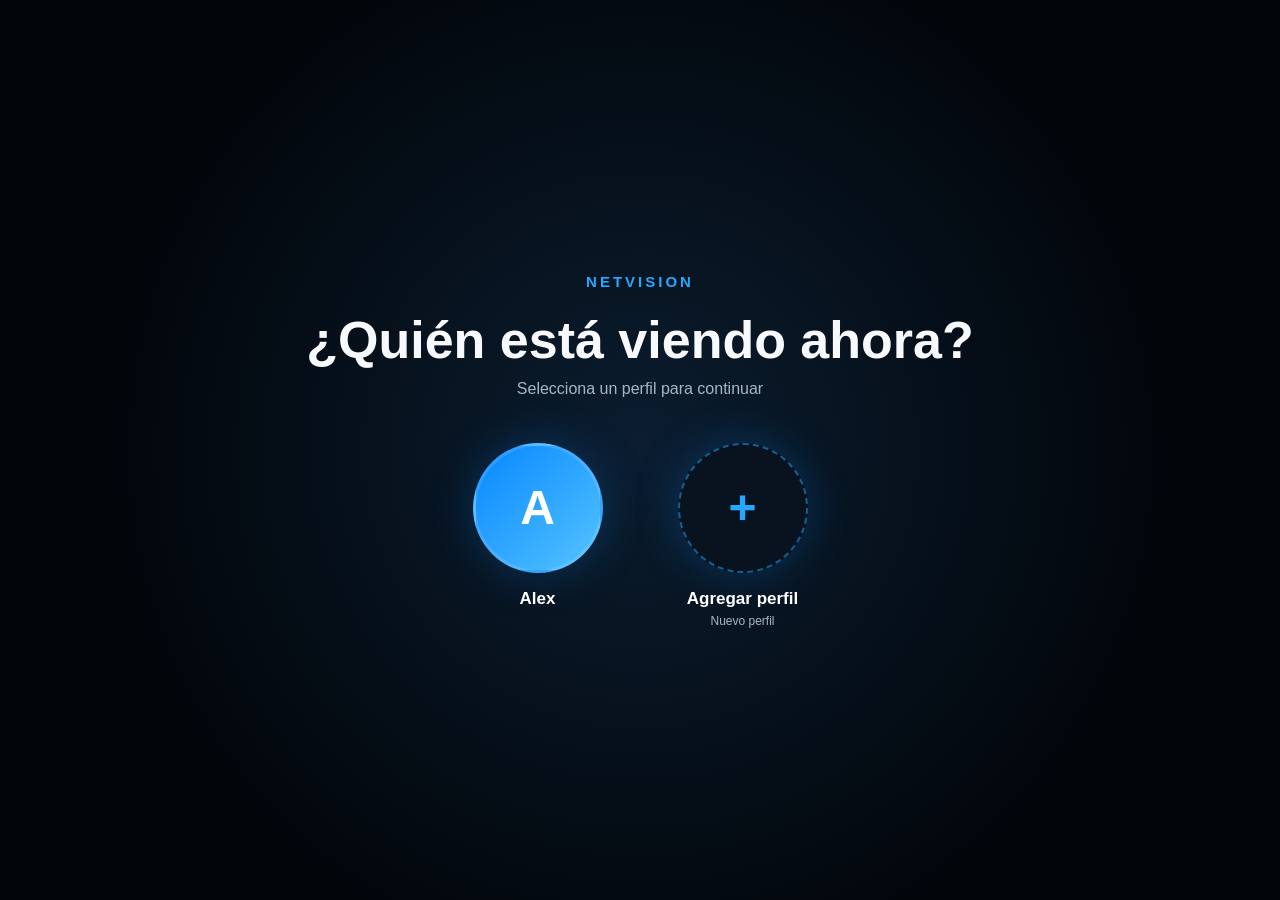
==== index.html @ 22b1b545 "Create index.html" ====
<!DOCTYPE html>
<html lang="es">
<head>
<meta charset="UTF-8">

<meta
    name="viewport"
    content="width=device-width, initial-scale=1.0, viewport-fit=cover"
>

<title>NETVISION</title>

<style>

:root{
    --bg:#02060b;
    --panel:#06101a;
    --panel2:#081522;

    --blue:#0b8cff;
    --blue2:#27a8ff;

    --purple:#d946ff;
    --green:#32f32d;

    --text:#f7f9fc;
    --muted:#aab5c4;

    --border:rgba(255,255,255,.12);
}

*{
    box-sizing:border-box;
    margin:0;
    padding:0;
}

html,
body{
    width:100%;
    height:100%;
    min-height:100%;

    background:var(--bg);
    color:var(--text);

    font-family:
        Arial,
        Helvetica,
        sans-serif;

    overflow:hidden;
}

button{
    font-family:inherit;
}


/* =========================================================
   APP
========================================================= */

#app{
    width:100%;
    height:100%;

    min-height:100dvh;

    position:relative;
}


/* =========================================================
   PERFIL
========================================================= */

.profile-screen{

    position:fixed;
    inset:0;

    z-index:1000;

    display:flex;
    align-items:center;
    justify-content:center;

    background:
        radial-gradient(
            circle at center,
            rgba(12,32,52,.9),
            #02060b 68%
        );

    padding:30px;
}

.profile-container{

    width:min(900px,100%);

    text-align:center;
}

.brand-small{

    color:var(--blue2);

    font-size:15px;

    font-weight:900;

    letter-spacing:3px;

    margin-bottom:20px;
}

.profile-container h1{

    font-size:
        clamp(30px,5vw,52px);

    margin-bottom:10px;
}

.profile-subtitle{

    color:var(--muted);

    font-size:16px;

    margin-bottom:45px;
}

.profile-list{

    display:flex;

    justify-content:center;

    align-items:flex-start;

    gap:45px;

    flex-wrap:wrap;
}

.profile{

    width:160px;

    border:0;

    background:transparent;

    color:white;

    cursor:pointer;

    transition:.25s;
}

.profile:hover{

    transform:translateY(-8px);
}

.avatar{

    width:130px;
    height:130px;

    margin:auto;

    border-radius:50%;

    display:flex;

    align-items:center;
    justify-content:center;

    background:
        linear-gradient(
            135deg,
            #0787ff,
            #55c4ff
        );

    font-size:48px;

    font-weight:900;

    border:
        3px solid
        rgba(255,255,255,.12);

    box-shadow:
        0 0 45px
        rgba(11,140,255,.25);
}

.avatar.add{

    background:#08131f;

    border:
        2px dashed
        rgba(39,168,255,.5);

    color:var(--blue2);
}

.profile-name{

    margin-top:16px;

    font-size:17px;

    font-weight:800;
}

.profile-extra{

    margin-top:5px;

    color:var(--muted);

    font-size:12px;
}


/* =========================================================
   HOME
========================================================= */

.home-screen{

    width:100%;
    height:100%;

    min-height:100dvh;

    display:none;

    flex-direction:column;

    position:relative;

    overflow:hidden;

    background:#02060b;
}


/* =========================================================
   HEADER
========================================================= */

.header{

    height:88px;

    min-height:88px;

    display:flex;

    align-items:center;

    justify-content:space-between;

    padding:0 36px;

    background:
        rgba(0,0,0,.88);

    border-bottom:
        1px solid
        rgba(255,255,255,.07);

    position:relative;

    z-index:5;
}

.logo{

    font-size:31px;

    font-weight:900;

    letter-spacing:-1px;

    color:white;
}

.logo span{

    color:var(--blue2);
}

.profile-button{

    display:flex;

    align-items:center;

    gap:12px;

    padding:5px 13px 5px 5px;

    border:
        1px solid
        rgba(255,255,255,.15);

    border-radius:35px;

    background:
        rgba(5,12,20,.8);

    color:white;

    cursor:pointer;

    font-size:18px;
}

.small-avatar{

    width:48px;
    height:48px;

    border-radius:50%;

    display:flex;

    align-items:center;
    justify-content:center;

    background:
        linear-gradient(
            135deg,
            #087cff,
            #31aaff
        );

    font-size:22px;

    font-weight:900;
}

.arrow{

    font-size:20px;
}


/* =========================================================
   BACKGROUND
========================================================= */

.home-background{

    position:absolute;

    inset:88px 0 0;

    z-index:0;

    background:
        radial-gradient(
            ellipse at center,
            rgba(0,93,170,.18),
            transparent 50%
        ),
        #02060b;
}

.home-background::before{

    content:"";

    position:absolute;

    inset:0;

    background:
        linear-gradient(
            90deg,
            rgba(0,0,0,.9),
            rgba(0,0,0,.2) 50%,
            rgba(0,0,0,.9)
        );
}


/* =========================================================
   HOME CONTENT
========================================================= */

.home-content{

    position:relative;

    z-index:2;

    flex:1;

    min-height:0;

    display:flex;

    flex-direction:column;

    align-items:center;

    justify-content:center;

    padding:30px 40px 20px;

    overflow:hidden;
}

.home-brand{

    color:var(--blue2);

    font-size:23px;

    font-weight:900;

    letter-spacing:4px;

    margin-bottom:12px;
}

.home-title{

    text-align:center;

    font-size:
        clamp(42px,5vw,78px);

    line-height:1;

    font-weight:900;

    max-width:1000px;
}

.home-title span{

    color:var(--blue2);
}

.home-description{

    margin-top:24px;

    text-align:center;

    color:#c9d2de;

    font-size:
        clamp(16px,1.5vw,23px);

    line-height:1.5;

    max-width:800px;
}


/* =========================================================
   CONTENT CARDS
========================================================= */

.menu-cards{

    width:min(1250px,100%);

    display:grid;

    grid-template-columns:
        repeat(3,1fr);

    gap:25px;

    margin-top:55px;
}

.menu-card{

    min-height:370px;

    border-radius:20px;

    border:1px solid;

    display:flex;

    flex-direction:column;

    align-items:center;

    justify-content:center;

    text-align:center;

    position:relative;

    overflow:hidden;

    background:
        linear-gradient(
            180deg,
            rgba(7,19,31,.78),
            rgba(1,6,11,.97)
        );

    cursor:pointer;

    transition:
        transform .25s,
        box-shadow .25s;
}

.menu-card:hover{

    transform:translateY(-8px);
}

.menu-card.tv{

    border-color:#009dff;

    box-shadow:
        inset 0 0 50px
        rgba(0,136,255,.08);
}

.menu-card.movies{

    border-color:#d43cff;

    box-shadow:
        inset 0 0 50px
        rgba(212,60,255,.08);
}

.menu-card.series{

    border-color:#39f52f;

    box-shadow:
        inset 0 0 50px
        rgba(57,245,47,.08);
}

.card-icon{

    width:140px;

    height:140px;

    display:flex;

    align-items:center;
    justify-content:center;

    margin-bottom:25px;
}

.card-icon svg{

    width:135px;
    height:135px;

    fill:none;

    stroke-width:4;
}

.tv .card-icon svg{
    stroke:#1ba1ff;
    filter:
        drop-shadow(
            0 0 12px
            rgba(27,161,255,.6)
        );
}

.movies .card-icon svg{
    stroke:#db4dff;
    filter:
        drop-shadow(
            0 0 12px
            rgba(219,77,255,.6)
        );
}

.series .card-icon svg{
    stroke:#42ff35;
    filter:
        drop-shadow(
            0 0 12px
            rgba(66,255,53,.6)
        );
}

.menu-card h2{

    font-size:35px;

    margin-bottom:12px;
}

.menu-card p{

    color:#d2d9e3;

    font-size:18px;
}

.card-arrow{

    margin-top:25px;

    width:62px;
    height:62px;

    border-radius:50%;

    display:flex;

    align-items:center;
    justify-content:center;

    color:white;

    font-size:35px;

    font-weight:300;
}

.tv .card-arrow{
    background:#087dff;
}

.movies .card-arrow{
    background:#8d29b9;
}

.series .card-arrow{
    background:#1dbd20;
}


/* =========================================================
   FOOTER
========================================================= */

.footer{

    flex:0 0 auto;

    text-align:center;

    color:#718094;

    font-size:16px;

    padding:15px;
}

.footer span{
    color:var(--blue2);
}


/* =========================================================
   PERFIL MENU
========================================================= */

.profile-menu{

    position:absolute;

    top:78px;

    right:30px;

    z-index:20;

    display:none;

    width:190px;

    padding:8px;

    border:
        1px solid
        rgba(255,255,255,.1);

    border-radius:12px;

    background:
        #07101a;

    box-shadow:
        0 15px 50px
        rgba(0,0,0,.5);
}

.profile-menu button{

    width:100%;

    border:0;

    background:transparent;

    color:white;

    padding:12px;

    text-align:left;

    border-radius:8px;

    cursor:pointer;
}

.profile-menu button:hover{

    background:
        rgba(14,143,255,.15);
}


/* =========================================================
   TABLET
========================================================= */

@media(max-width:1000px){

    .header{
        height:70px;
        min-height:70px;
        padding:0 22px;
    }

    .home-background{
        inset:70px 0 0;
    }

    .logo{
        font-size:24px;
    }

    .menu-cards{
        gap:15px;
    }

    .menu-card{
        min-height:300px;
    }

    .card-icon{
        width:100px;
        height:100px;
    }

    .card-icon svg{
        width:100px;
        height:100px;
    }

    .menu-card h2{
        font-size:27px;
    }

    .menu-card p{
        font-size:15px;
    }
}


/* =========================================================
   MÓVIL
========================================================= */

@media(max-width:650px){

    html,
    body{
        overflow:hidden;
    }

    .header{
        height:58px;
        min-height:58px;
        padding:0 12px;
    }

    .home-background{
        inset:58px 0 0;
    }

    .logo{
        font-size:20px;
    }

    .profile-button{
        font-size:13px;
        gap:7px;
        padding-right:8px;
    }

    .small-avatar{
        width:36px;
        height:36px;
        font-size:17px;
    }

    .home-content{
        padding:18px 12px 8px;
        justify-content:center;
    }

    .home-brand{
        font-size:14px;
        letter-spacing:3px;
        margin-bottom:8px;
    }

    .home-title{
        font-size:
            clamp(27px,8vw,42px);

        line-height:1.02;
    }

    .home-description{
        font-size:12px;
        margin-top:13px;
        max-width:330px;
    }

    .menu-cards{

        width:100%;

        grid-template-columns:
            repeat(3,1fr);

        gap:7px;

        margin-top:22px;
    }

    .menu-card{

        min-height:
            min(300px,42vh);

        border-radius:12px;
    }

    .card-icon{

        width:70px;
        height:70px;

        margin-bottom:10px;
    }

    .card-icon svg{
        width:68px;
        height:68px;
    }

    .menu-card h2{
        font-size:
            clamp(14px,4vw,20px);

        margin-bottom:6px;
    }

    .menu-card p{
        font-size:9px;
    }

    .card-arrow{
        width:38px;
        height:38px;

        margin-top:13px;

        font-size:23px;
    }

    .footer{
        font-size:9px;
        padding:8px;
    }

    .profile-screen{
        padding:15px;
    }

    .profile-container h1{
        font-size:27px;
    }

    .profile-subtitle{
        font-size:12px;
        margin-bottom:25px;
    }

    .profile-list{
        gap:20px;
    }

    .profile{
        width:105px;
    }

    .avatar{
        width:82px;
        height:82px;
        font-size:29px;
    }

    .profile-name{
        font-size:12px;
    }

    .profile-extra{
        font-size:9px;
    }
}


/* =========================================================
   MÓVIL HORIZONTAL
========================================================= */

@media(max-width:900px) and (orientation:landscape){

    .header{
        height:48px;
        min-height:48px;
    }

    .home-background{
        inset:48px 0 0;
    }

    .home-content{
        padding:8px 20px;
    }

    .home-brand{
        font-size:11px;
        margin-bottom:4px;
    }

    .home-title{
        font-size:28px;
    }

    .home-description{
        font-size:10px;
        margin-top:6px;
    }

    .menu-cards{
        margin-top:12px;
    }

    .menu-card{
        min-height:190px;
    }

    .card-icon{
        width:55px;
        height:55px;
        margin-bottom:5px;
    }

    .card-icon svg{
        width:55px;
        height:55px;
    }

    .menu-card h2{
        font-size:18px;
    }

    .menu-card p{
        font-size:9px;
    }

    .card-arrow{
        width:30px;
        height:30px;
        margin-top:8px;
        font-size:18px;
    }

    .footer{
        padding:5px;
        font-size:8px;
    }
}

</style>
</head>

<body>

<div id="app">

    <!-- =====================================================
         PERFIL
    ====================================================== -->

    <section
        class="profile-screen"
        id="profileScreen"
    >

        <div class="profile-container">

            <div class="brand-small">
                NETVISION
            </div>

            <h1>
                ¿Quién está viendo ahora?
            </h1>

            <p class="profile-subtitle">
                Selecciona un perfil para continuar
            </p>

            <div class="profile-list">

                <button
                    class="profile"
                    id="alexProfile"
                >

                    <div class="avatar">
                        A
                    </div>

                    <div class="profile-name">
                        Alex
                    </div>

                </button>


                <button
                    class="profile"
                    id="addProfile"
                >

                    <div class="avatar add">
                        +
                    </div>

                    <div class="profile-name">
                        Agregar perfil
                    </div>

                    <div class="profile-extra">
                        Nuevo perfil
                    </div>

                </button>

            </div>

        </div>

    </section>


    <!-- =====================================================
         HOME
    ====================================================== -->

    <section
        class="home-screen"
        id="homeScreen"
    >

        <div class="home-background"></div>


        <header class="header">

            <div class="logo">
                NET<span>VISION</span>
            </div>


            <button
                class="profile-button"
                id="profileButton"
            >

                <div
                    class="small-avatar"
                    id="currentAvatar"
                >
                    A
                </div>

                <span id="currentProfile">
                    Perfil
                </span>

                <span class="arrow">
                   ⌄
                </span>

            </button>


            <div
                class="profile-menu"
                id="profileMenu"
            >

                <button id="changeProfile">
                    Cambiar perfil
                </button>

            </div>

        </header>


        <main class="home-content">

            <div class="home-brand">
                NETVISION
            </div>

            <h1 class="home-title">
                Todo tu entretenimiento
                <br>
                <span>
                    en un solo lugar.
                </span>
            </h1>

            <p class="home-description">
                Disfruta de televisión, películas y series
                <br>
                desde cualquier dispositivo.
            </p>


            <div class="menu-cards">


                <!-- TV -->

                <article
                    class="menu-card tv"
                    id="tvButton"
                >

                    <div class="card-icon">

                        <svg
                            viewBox="0 0 100 100"
                        >

                            <rect
                                x="15"
                                y="27"
                                width="70"
                                height="50"
                                rx="7"
                            />

                            <line
                                x1="35"
                                y1="17"
                                x2="50"
                                y2="27"
                            />

                            <line
                                x1="65"
                                y1="17"
                                x2="50"
                                y2="27"
                            />

                            <line
                                x1="35"
                                y1="84"
                                x2="65"
                                y2="84"
                            />

                        </svg>

                    </div>

                    <h2>
                        TV
                    </h2>

                    <p>
                        Ver canales en vivo
                    </p>

                    <div class="card-arrow">
                        →
                    </div>

                </article>


                <!-- PELÍCULAS -->

                <article
                    class="menu-card movies"
                    id="moviesButton"
                >

                    <div class="card-icon">

                        <svg
                            viewBox="0 0 100 100"
                        >

                            <rect
                                x="15"
                                y="25"
                                width="70"
                                height="50"
                                rx="5"
                            />

                            <line
                                x1="15"
                                y1="38"
                                x2="85"
                                y2="38"
                            />

                            <line
                                x1="15"
                                y1="62"
                                x2="85"
                                y2="62"
                            />

                            <line
                                x1="32"
                                y1="25"
                                x2="40"
                                y2="38"
                            />

                            <line
                                x1="50"
                                y1="25"
                                x2="58"
                                y2="38"
                            />

                            <line
                                x1="68"
                                y1="25"
                                x2="76"
                                y2="38"
                            />

                        </svg>

                    </div>

                    <h2>
                        PELÍCULAS
                    </h2>

                    <p>
                        Explora el catálogo
                    </p>

                    <div class="card-arrow">
                        →
                    </div>

                </article>


                <!-- SERIES -->

                <article
                    class="menu-card series"
                    id="seriesButton"
                >

                    <div class="card-icon">

                        <svg
                            viewBox="0 0 100 100"
                        >

                            <rect
                                x="15"
                                y="27"
                                width="70"
                                height="50"
                                rx="7"
                            />

                            <polygon
                                points="43,40 43,64 65,52"
                                fill="currentColor"
                                stroke="none"
                            />

                            <line
                                x1="35"
                                y1="17"
                                x2="50"
                                y2="27"
                            />

                            <line
                                x1="65"
                                y1="17"
                                x2="50"
                                y2="27"
                            />

                        </svg>

                    </div>

                    <h2>
                        SERIES
                    </h2>

                    <p>
                        Explora el catálogo
                    </p>

                    <div class="card-arrow">
                        →
                    </div>

                </article>

            </div>

        </main>


        <footer class="footer">
            © 2026 <span>NETVISION</span>
            &nbsp; | &nbsp;
            Todos los derechos reservados.
        </footer>

    </section>

</div>


<script>

/* =========================================================
   ELEMENTOS
========================================================= */

const profileScreen =
    document.getElementById("profileScreen");

const homeScreen =
    document.getElementById("homeScreen");

const alexProfile =
    document.getElementById("alexProfile");

const addProfile =
    document.getElementById("addProfile");

const profileButton =
    document.getElementById("profileButton");

const profileMenu =
    document.getElementById("profileMenu");

const changeProfile =
    document.getElementById("changeProfile");

const currentProfile =
    document.getElementById("currentProfile");

const currentAvatar =
    document.getElementById("currentAvatar");

const tvButton =
    document.getElementById("tvButton");

const moviesButton =
    document.getElementById("moviesButton");

const seriesButton =
    document.getElementById("seriesButton");


/* =========================================================
   PANTALLA COMPLETA
========================================================= */

async function activateAppMode(){

    try{

        if(
            !document.fullscreenElement &&
            document.documentElement.requestFullscreen
        ){

            await document.documentElement
                .requestFullscreen()
                .catch(()=>{});

        }

    }catch(error){}


    /*
     * En móviles compatibles,
     * el bloqueo horizontal funciona
     * cuando estamos en fullscreen.
     */

    try{

        if(
            screen.orientation &&
            screen.orientation.lock
        ){

            await screen.orientation
                .lock("landscape")
                .catch(()=>{});

        }

    }catch(error){}

}


/* =========================================================
   SELECCIONAR PERFIL
========================================================= */

alexProfile.addEventListener(
    "click",
    async ()=>{

        sessionStorage.setItem(
            "netvisionProfile",
            "Alex"
        );

        await activateAppMode();

        showHome();

    }
);


/* =========================================================
   AGREGAR PERFIL
========================================================= */

addProfile.addEventListener(
    "click",
    ()=>{

        alert(
            "La creación de perfiles estará disponible próximamente."
        );

    }
);


/* =========================================================
   MOSTRAR HOME
========================================================= */

function showHome(){

    profileScreen.style.display =
        "none";

    homeScreen.style.display =
        "flex";

    currentProfile.textContent =
        sessionStorage.getItem(
            "netvisionProfile"
        ) || "Alex";

}


/* =========================================================
   PERFIL
========================================================= */

profileButton.addEventListener(
    "click",
    (event)=>{

        event.stopPropagation();

        profileMenu.style.display =
            profileMenu.style.display === "block"
                ? "none"
                : "block";

    }
);


changeProfile.addEventListener(
    "click",
    async ()=>{

        profileMenu.style.display =
            "none";

        homeScreen.style.display =
            "none";

        profileScreen.style.display =
            "flex";

        await activateAppMode();

    }
);


document.addEventListener(
    "click",
    ()=>{

        profileMenu.style.display =
            "none";

    }
);


/* =========================================================
   NAVEGACIÓN
========================================================= */

tvButton.addEventListener(
    "click",
    ()=>{
        window.location.href =
            "tv.html";
    }
);


moviesButton.addEventListener(
    "click",
    ()=>{
        window.location.href =
            "peliculas.html";
    }
);


seriesButton.addEventListener(
    "click",
    ()=>{
        window.location.href =
            "series.html";
    }
);


/* =========================================================
   RECUPERAR PERFIL
========================================================= */

const savedProfile =
    sessionStorage.getItem(
        "netvisionProfile"
    );

if(savedProfile){

    currentProfile.textContent =
        savedProfile;

}


/* =========================================================
   EVITAR SCROLL
========================================================= */

window.addEventListener(
    "resize",
    ()=>{
        document.documentElement.style.height =
            window.innerHeight + "px";

        document.body.style.height =
            window.innerHeight + "px";
    }
);

</script>

</body>
</html>
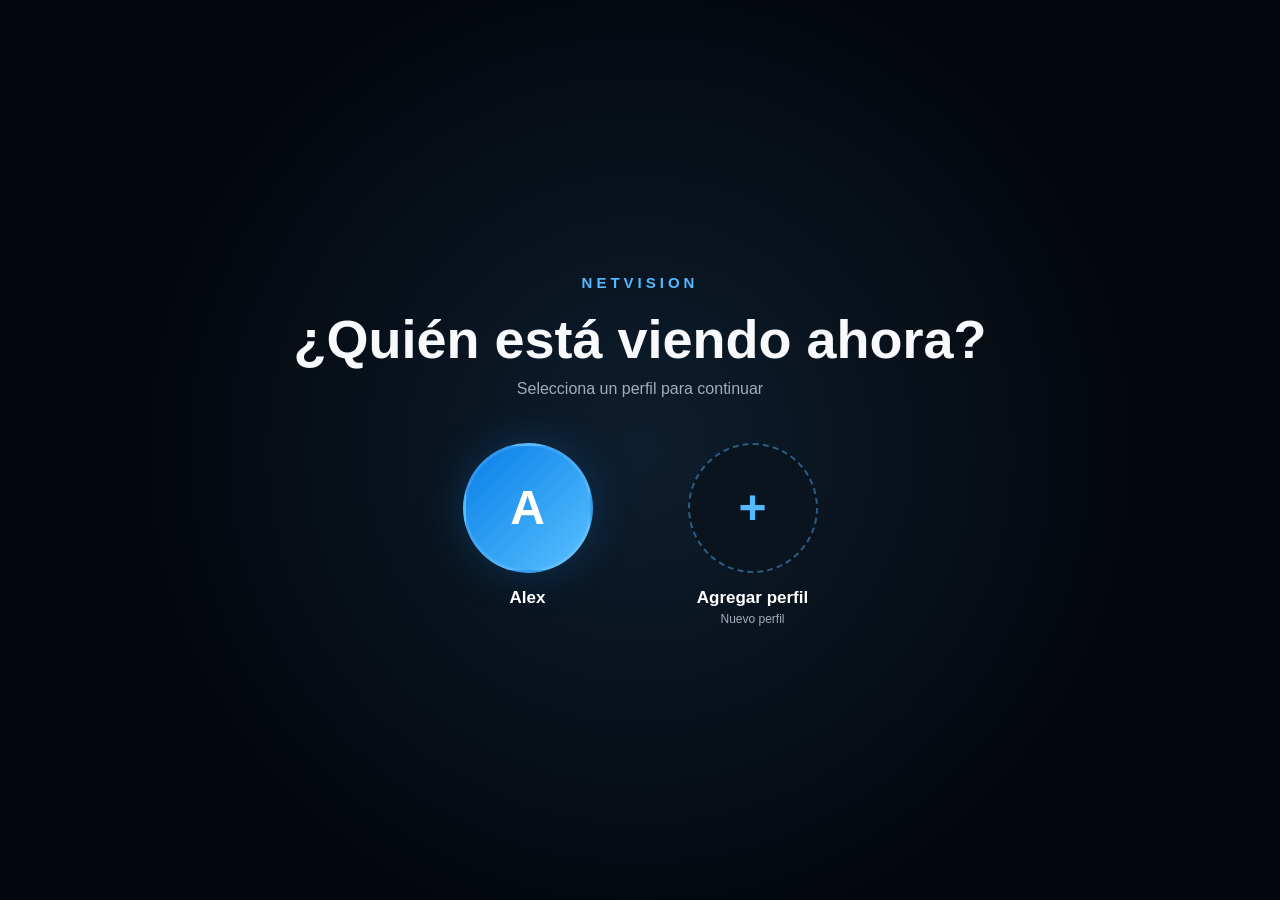
==== commit 0766c505: "Update index.html" ====
--- a/index.html
+++ b/index.html
@@ -1,3 +1,4 @@
+
 <!DOCTYPE html>
 <html lang="es">
 <head>
@@ -10,648 +11,1055 @@
 
 <title>NETVISION</title>
 
+<meta
+    name="description"
+    content="NETVISION - Todo tu entretenimiento en un solo lugar."
+>
+
 <style>
 
-:root{
-    --bg:#02060b;
-    --panel:#06101a;
-    --panel2:#081522;
-
-    --blue:#0b8cff;
-    --blue2:#27a8ff;
-
-    --purple:#d946ff;
-    --green:#32f32d;
-
-    --text:#f7f9fc;
-    --muted:#aab5c4;
-
-    --border:rgba(255,255,255,.12);
-}
-
-*{
-    box-sizing:border-box;
-    margin:0;
-    padding:0;
-}
+/* =========================================================
+   NETVISION
+   INDEX PRINCIPAL
+========================================================= */
+
+:root {
+
+    --bg:
+        #03070d;
+
+    --bg-soft:
+        #07111d;
+
+    --panel:
+        rgba(7, 16, 27, .78);
+
+    --border:
+        rgba(255,255,255,.12);
+
+    --blue:
+        #1597ff;
+
+    --blue-light:
+        #54b9ff;
+
+    --purple:
+        #c44cff;
+
+    --green:
+        #39ff14;
+
+    --text:
+        #f7f9fc;
+
+    --muted:
+        #a1adbc;
+}
+
+
+/* =========================================================
+   RESET
+========================================================= */
+
+* {
+    box-sizing:
+        border-box;
+
+    margin:
+        0;
+
+    padding:
+        0;
+}
+
 
 html,
-body{
-    width:100%;
-    height:100%;
-    min-height:100%;
-
-    background:var(--bg);
-    color:var(--text);
+body {
+
+    width:
+        100%;
+
+    height:
+        100%;
+
+    min-height:
+        100%;
+
+    overflow:
+        hidden;
+
+    background:
+        var(--bg);
+
+    color:
+        var(--text);
 
     font-family:
         Arial,
         Helvetica,
         sans-serif;
-
-    overflow:hidden;
-}
-
-button{
-    font-family:inherit;
-}
-
-
-/* =========================================================
-   APP
-========================================================= */
-
-#app{
-    width:100%;
-    height:100%;
-
-    min-height:100dvh;
-
-    position:relative;
-}
-
-
-/* =========================================================
-   PERFIL
-========================================================= */
-
-.profile-screen{
-
-    position:fixed;
-    inset:0;
-
-    z-index:1000;
-
-    display:flex;
-    align-items:center;
-    justify-content:center;
+}
+
+
+body {
+
+    position:
+        relative;
+}
+
+
+/* =========================================================
+   FONDO
+========================================================= */
+
+body::before {
+
+    content:
+        "";
+
+    position:
+        fixed;
+
+    inset:
+        0;
+
+    z-index:
+        -3;
+
+    background:
+
+        radial-gradient(
+            circle at 50% 15%,
+            rgba(21,151,255,.12),
+            transparent 38%
+        ),
+
+        radial-gradient(
+            circle at 10% 50%,
+            rgba(21,151,255,.08),
+            transparent 30%
+        ),
+
+        radial-gradient(
+            circle at 90% 50%,
+            rgba(0,100,255,.08),
+            transparent 30%
+        ),
+
+        linear-gradient(
+            180deg,
+            #02050a 0%,
+            #030811 50%,
+            #02050a 100%
+        );
+}
+
+
+/* =========================================================
+   EFECTO DECORATIVO
+========================================================= */
+
+body::after {
+
+    content:
+        "";
+
+    position:
+        fixed;
+
+    inset:
+        0;
+
+    z-index:
+        -2;
+
+    pointer-events:
+        none;
+
+    background:
+
+        linear-gradient(
+            90deg,
+            rgba(0,0,0,.55),
+            transparent 20%,
+            transparent 80%,
+            rgba(0,0,0,.55)
+        );
+}
+
+
+/* =========================================================
+   BOTONES
+========================================================= */
+
+button {
+
+    font-family:
+        inherit;
+
+    border:
+        0;
+
+    cursor:
+        pointer;
+}
+
+
+/* =========================================================
+   PANTALLA DE PERFIL
+========================================================= */
+
+.profile-screen {
+
+    position:
+        fixed;
+
+    inset:
+        0;
+
+    z-index:
+        1000;
+
+    display:
+        flex;
+
+    align-items:
+        center;
+
+    justify-content:
+        center;
+
+    padding:
+        30px;
+
+    background:
+
+        radial-gradient(
+            circle at center,
+            rgba(15,31,48,.95),
+            rgba(2,5,9,.99) 70%
+        );
+
+    transition:
+        opacity .35s ease,
+        visibility .35s ease;
+}
+
+
+.profile-screen.hidden {
+
+    opacity:
+        0;
+
+    visibility:
+        hidden;
+
+    pointer-events:
+        none;
+}
+
+
+.profile-container {
+
+    width:
+        min(900px, 100%);
+
+    text-align:
+        center;
+}
+
+
+.profile-brand {
+
+    color:
+        var(--blue-light);
+
+    font-size:
+        15px;
+
+    font-weight:
+        900;
+
+    letter-spacing:
+        4px;
+
+    margin-bottom:
+        20px;
+}
+
+
+.profile-container h1 {
+
+    font-size:
+        clamp(30px, 5vw, 54px);
+
+    line-height:
+        1.05;
+
+    font-weight:
+        800;
+
+    margin-bottom:
+        12px;
+}
+
+
+.profile-subtitle {
+
+    color:
+        var(--muted);
+
+    font-size:
+        16px;
+
+    margin-bottom:
+        45px;
+}
+
+
+/* =========================================================
+   PERFILES
+========================================================= */
+
+.profile-list {
+
+    display:
+        flex;
+
+    align-items:
+        flex-start;
+
+    justify-content:
+        center;
+
+    gap:
+        55px;
+
+    flex-wrap:
+        wrap;
+}
+
+
+.profile-item {
+
+    width:
+        170px;
+
+    background:
+        transparent;
+
+    color:
+        white;
+
+    transition:
+        transform .2s ease;
+}
+
+
+.profile-item:hover {
+
+    transform:
+        translateY(-8px);
+}
+
+
+.profile-avatar {
+
+    width:
+        130px;
+
+    height:
+        130px;
+
+    margin:
+        0 auto 15px;
+
+    border-radius:
+        50%;
+
+    display:
+        flex;
+
+    align-items:
+        center;
+
+    justify-content:
+        center;
+
+    background:
+        linear-gradient(
+            135deg,
+            #087ee8,
+            #59c1ff
+        );
+
+    border:
+        3px solid
+        rgba(255,255,255,.12);
+
+    box-shadow:
+        0 0 45px
+        rgba(21,151,255,.22);
+
+    color:
+        white;
+
+    font-size:
+        48px;
+
+    font-weight:
+        900;
+}
+
+
+.profile-avatar.add {
+
+    background:
+        rgba(10,20,31,.9);
+
+    color:
+        var(--blue-light);
+
+    border:
+        2px dashed
+        rgba(84,185,255,.45);
+
+    box-shadow:
+        none;
+}
+
+
+.profile-name {
+
+    font-size:
+        17px;
+
+    font-weight:
+        800;
+}
+
+
+.profile-add {
+
+    color:
+        var(--muted);
+
+    font-size:
+        12px;
+
+    margin-top:
+        4px;
+}
+
+
+/* =========================================================
+   APLICACIÓN
+========================================================= */
+
+#app {
+
+    width:
+        100%;
+
+    height:
+        100%;
+
+    min-height:
+        100%;
+
+    display:
+        none;
+
+    flex-direction:
+        column;
+}
+
+
+#app.visible {
+
+    display:
+        flex;
+}
+
+
+/* =========================================================
+   HEADER
+========================================================= */
+
+.navbar {
+
+    flex:
+        0 0 88px;
+
+    height:
+        88px;
+
+    display:
+        flex;
+
+    align-items:
+        center;
+
+    justify-content:
+        space-between;
+
+    padding:
+        0 38px;
+
+    background:
+        rgba(2,6,11,.92);
+
+    border-bottom:
+        1px solid
+        rgba(255,255,255,.08);
+
+    backdrop-filter:
+        blur(18px);
+}
+
+
+.logo {
+
+    font-size:
+        32px;
+
+    font-weight:
+        900;
+
+    letter-spacing:
+        1px;
+
+    color:
+        white;
+}
+
+
+.logo span {
+
+    color:
+        var(--blue);
+}
+
+
+/* =========================================================
+   PERFIL HEADER
+========================================================= */
+
+.profile-button {
+
+    display:
+        flex;
+
+    align-items:
+        center;
+
+    gap:
+        12px;
+
+    padding:
+        7px 15px 7px 8px;
+
+    border:
+        1px solid
+        rgba(84,185,255,.22);
+
+    border-radius:
+        40px;
+
+    background:
+        rgba(7,15,25,.8);
+
+    color:
+        white;
+
+    font-size:
+        15px;
+
+    transition:
+        background .2s ease,
+        border-color .2s ease;
+}
+
+
+.profile-button:hover {
+
+    background:
+        rgba(21,151,255,.12);
+
+    border-color:
+        rgba(84,185,255,.5);
+}
+
+
+.header-avatar {
+
+    width:
+        44px;
+
+    height:
+        44px;
+
+    border-radius:
+        50%;
+
+    display:
+        flex;
+
+    align-items:
+        center;
+
+    justify-content:
+        center;
+
+    background:
+        linear-gradient(
+            135deg,
+            #087ee8,
+            #55c1ff
+        );
+
+    font-size:
+        18px;
+
+    font-weight:
+        900;
+}
+
+
+.profile-arrow {
+
+    font-size:
+        15px;
+
+    color:
+        #aab5c3;
+}
+
+
+/* =========================================================
+   MENÚ PRINCIPAL
+========================================================= */
+
+.main-menu {
+
+    flex:
+        1;
+
+    min-height:
+        0;
+
+    display:
+        flex;
+
+    flex-direction:
+        column;
+
+    align-items:
+        center;
+
+    justify-content:
+        center;
+
+    padding:
+        25px 45px 18px;
+
+    overflow:
+        hidden;
+}
+
+
+/* =========================================================
+   HERO
+========================================================= */
+
+.hero {
+
+    width:
+        100%;
+
+    max-width:
+        1100px;
+
+    text-align:
+        center;
+
+    margin-bottom:
+        45px;
+}
+
+
+.hero-brand {
+
+    color:
+        var(--blue-light);
+
+    font-size:
+        20px;
+
+    font-weight:
+        900;
+
+    letter-spacing:
+        4px;
+
+    margin-bottom:
+        15px;
+}
+
+
+.hero h1 {
+
+    font-size:
+        clamp(42px, 5vw, 76px);
+
+    line-height:
+        .98;
+
+    font-weight:
+        900;
+
+    letter-spacing:
+        -2px;
+
+    margin-bottom:
+        15px;
+}
+
+
+.hero h1 span {
+
+    display:
+        block;
+
+    color:
+        var(--blue);
+}
+
+
+.hero p {
+
+    color:
+        #c4ceda;
+
+    font-size:
+        clamp(16px, 2vw, 22px);
+
+    line-height:
+        1.45;
+}
+
+
+/* =========================================================
+   TARJETAS
+========================================================= */
+
+.menu-cards {
+
+    width:
+        min(1220px, 100%);
+
+    display:
+        grid;
+
+    grid-template-columns:
+        repeat(3, 1fr);
+
+    gap:
+        25px;
+}
+
+
+.menu-card {
+
+    position:
+        relative;
+
+    min-height:
+        330px;
+
+    border:
+        1px solid
+        var(--card-color);
+
+    border-radius:
+        22px;
+
+    background:
+        linear-gradient(
+            180deg,
+            var(--card-bg),
+            rgba(2,7,13,.94)
+        );
+
+    overflow:
+        hidden;
+
+    display:
+        flex;
+
+    flex-direction:
+        column;
+
+    align-items:
+        center;
+
+    justify-content:
+        center;
+
+    text-align:
+        center;
+
+    color:
+        white;
+
+    transition:
+        transform .25s ease,
+        box-shadow .25s ease;
+}
+
+
+.menu-card::before {
+
+    content:
+        "";
+
+    position:
+        absolute;
+
+    inset:
+        0;
 
     background:
         radial-gradient(
             circle at center,
-            rgba(12,32,52,.9),
-            #02060b 68%
+            var(--card-glow),
+            transparent 65%
         );
 
-    padding:30px;
-}
-
-.profile-container{
-
-    width:min(900px,100%);
-
-    text-align:center;
-}
-
-.brand-small{
-
-    color:var(--blue2);
-
-    font-size:15px;
-
-    font-weight:900;
-
-    letter-spacing:3px;
-
-    margin-bottom:20px;
-}
-
-.profile-container h1{
-
-    font-size:
-        clamp(30px,5vw,52px);
-
-    margin-bottom:10px;
-}
-
-.profile-subtitle{
-
-    color:var(--muted);
-
-    font-size:16px;
-
-    margin-bottom:45px;
-}
-
-.profile-list{
-
-    display:flex;
-
-    justify-content:center;
-
-    align-items:flex-start;
-
-    gap:45px;
-
-    flex-wrap:wrap;
-}
-
-.profile{
-
-    width:160px;
-
-    border:0;
-
-    background:transparent;
-
-    color:white;
-
-    cursor:pointer;
-
-    transition:.25s;
-}
-
-.profile:hover{
-
-    transform:translateY(-8px);
-}
-
-.avatar{
-
-    width:130px;
-    height:130px;
-
-    margin:auto;
-
-    border-radius:50%;
-
-    display:flex;
-
-    align-items:center;
-    justify-content:center;
-
-    background:
-        linear-gradient(
-            135deg,
-            #0787ff,
-            #55c4ff
-        );
-
-    font-size:48px;
-
-    font-weight:900;
-
-    border:
-        3px solid
-        rgba(255,255,255,.12);
+    opacity:
+        .55;
+
+    pointer-events:
+        none;
+}
+
+
+.menu-card:hover {
+
+    transform:
+        translateY(-7px);
 
     box-shadow:
-        0 0 45px
-        rgba(11,140,255,.25);
-}
-
-.avatar.add{
-
-    background:#08131f;
-
-    border:
-        2px dashed
-        rgba(39,168,255,.5);
-
-    color:var(--blue2);
-}
-
-.profile-name{
-
-    margin-top:16px;
-
-    font-size:17px;
-
-    font-weight:800;
-}
-
-.profile-extra{
-
-    margin-top:5px;
-
-    color:var(--muted);
-
-    font-size:12px;
-}
-
-
-/* =========================================================
-   HOME
-========================================================= */
-
-.home-screen{
-
-    width:100%;
-    height:100%;
-
-    min-height:100dvh;
-
-    display:none;
-
-    flex-direction:column;
-
-    position:relative;
-
-    overflow:hidden;
-
-    background:#02060b;
-}
-
-
-/* =========================================================
-   HEADER
-========================================================= */
-
-.header{
-
-    height:88px;
-
-    min-height:88px;
-
-    display:flex;
-
-    align-items:center;
-
-    justify-content:space-between;
-
-    padding:0 36px;
-
-    background:
-        rgba(0,0,0,.88);
-
-    border-bottom:
-        1px solid
-        rgba(255,255,255,.07);
-
-    position:relative;
-
-    z-index:5;
-}
-
-.logo{
-
-    font-size:31px;
-
-    font-weight:900;
-
-    letter-spacing:-1px;
-
-    color:white;
-}
-
-.logo span{
-
-    color:var(--blue2);
-}
-
-.profile-button{
-
-    display:flex;
-
-    align-items:center;
-
-    gap:12px;
-
-    padding:5px 13px 5px 5px;
-
-    border:
-        1px solid
-        rgba(255,255,255,.15);
-
-    border-radius:35px;
-
-    background:
-        rgba(5,12,20,.8);
-
-    color:white;
-
-    cursor:pointer;
-
-    font-size:18px;
-}
-
-.small-avatar{
-
-    width:48px;
-    height:48px;
-
-    border-radius:50%;
-
-    display:flex;
-
-    align-items:center;
-    justify-content:center;
-
-    background:
-        linear-gradient(
-            135deg,
-            #087cff,
-            #31aaff
-        );
-
-    font-size:22px;
-
-    font-weight:900;
-}
-
-.arrow{
-
-    font-size:20px;
-}
-
-
-/* =========================================================
-   BACKGROUND
-========================================================= */
-
-.home-background{
-
-    position:absolute;
-
-    inset:88px 0 0;
-
-    z-index:0;
-
-    background:
-        radial-gradient(
-            ellipse at center,
-            rgba(0,93,170,.18),
-            transparent 50%
-        ),
-        #02060b;
-}
-
-.home-background::before{
-
-    content:"";
-
-    position:absolute;
-
-    inset:0;
-
-    background:
-        linear-gradient(
-            90deg,
-            rgba(0,0,0,.9),
-            rgba(0,0,0,.2) 50%,
-            rgba(0,0,0,.9)
-        );
-}
-
-
-/* =========================================================
-   HOME CONTENT
-========================================================= */
-
-.home-content{
-
-    position:relative;
-
-    z-index:2;
-
-    flex:1;
-
-    min-height:0;
-
-    display:flex;
-
-    flex-direction:column;
-
-    align-items:center;
-
-    justify-content:center;
-
-    padding:30px 40px 20px;
-
-    overflow:hidden;
-}
-
-.home-brand{
-
-    color:var(--blue2);
-
-    font-size:23px;
-
-    font-weight:900;
-
-    letter-spacing:4px;
-
-    margin-bottom:12px;
-}
-
-.home-title{
-
-    text-align:center;
-
-    font-size:
-        clamp(42px,5vw,78px);
-
-    line-height:1;
-
-    font-weight:900;
-
-    max-width:1000px;
-}
-
-.home-title span{
-
-    color:var(--blue2);
-}
-
-.home-description{
-
-    margin-top:24px;
-
-    text-align:center;
-
-    color:#c9d2de;
-
-    font-size:
-        clamp(16px,1.5vw,23px);
-
-    line-height:1.5;
-
-    max-width:800px;
-}
-
-
-/* =========================================================
-   CONTENT CARDS
-========================================================= */
-
-.menu-cards{
-
-    width:min(1250px,100%);
-
-    display:grid;
-
-    grid-template-columns:
-        repeat(3,1fr);
-
-    gap:25px;
-
-    margin-top:55px;
-}
-
-.menu-card{
-
-    min-height:370px;
-
-    border-radius:20px;
-
-    border:1px solid;
-
-    display:flex;
-
-    flex-direction:column;
-
-    align-items:center;
-
-    justify-content:center;
-
-    text-align:center;
-
-    position:relative;
-
-    overflow:hidden;
-
-    background:
-        linear-gradient(
-            180deg,
-            rgba(7,19,31,.78),
-            rgba(1,6,11,.97)
-        );
-
-    cursor:pointer;
-
-    transition:
-        transform .25s,
-        box-shadow .25s;
-}
-
-.menu-card:hover{
-
-    transform:translateY(-8px);
-}
-
-.menu-card.tv{
-
-    border-color:#009dff;
-
-    box-shadow:
-        inset 0 0 50px
-        rgba(0,136,255,.08);
-}
-
-.menu-card.movies{
-
-    border-color:#d43cff;
-
-    box-shadow:
-        inset 0 0 50px
-        rgba(212,60,255,.08);
-}
-
-.menu-card.series{
-
-    border-color:#39f52f;
-
-    box-shadow:
-        inset 0 0 50px
-        rgba(57,245,47,.08);
-}
-
-.card-icon{
-
-    width:140px;
-
-    height:140px;
-
-    display:flex;
-
-    align-items:center;
-    justify-content:center;
-
-    margin-bottom:25px;
-}
-
-.card-icon svg{
-
-    width:135px;
-    height:135px;
-
-    fill:none;
-
-    stroke-width:4;
-}
-
-.tv .card-icon svg{
-    stroke:#1ba1ff;
+        0 18px 60px
+        var(--card-shadow);
+}
+
+
+/* =========================================================
+   COLORES TARJETAS
+========================================================= */
+
+.menu-card.tv {
+
+    --card-color:
+        #1597ff;
+
+    --card-bg:
+        rgba(12,52,88,.38);
+
+    --card-glow:
+        rgba(21,151,255,.18);
+
+    --card-shadow:
+        rgba(21,151,255,.16);
+}
+
+
+.menu-card.movies {
+
+    --card-color:
+        #c44cff;
+
+    --card-bg:
+        rgba(71,19,87,.34);
+
+    --card-glow:
+        rgba(196,76,255,.18);
+
+    --card-shadow:
+        rgba(196,76,255,.15);
+}
+
+
+.menu-card.series {
+
+    --card-color:
+        #39ff14;
+
+    --card-bg:
+        rgba(17,65,16,.34);
+
+    --card-glow:
+        rgba(57,255,20,.15);
+
+    --card-shadow:
+        rgba(57,255,20,.12);
+}
+
+
+/* =========================================================
+   ICONO
+========================================================= */
+
+.menu-icon {
+
+    width:
+        125px;
+
+    height:
+        125px;
+
+    margin-bottom:
+        20px;
+
+    display:
+        flex;
+
+    align-items:
+        center;
+
+    justify-content:
+        center;
+
+    color:
+        var(--card-color);
+}
+
+
+.menu-icon svg {
+
+    width:
+        105px;
+
+    height:
+        105px;
+
+    stroke:
+        currentColor;
+
+    fill:
+        none;
+
+    stroke-width:
+        2;
+
+    stroke-linecap:
+        round;
+
+    stroke-linejoin:
+        round;
+
     filter:
         drop-shadow(
             0 0 12px
-            rgba(27,161,255,.6)
+            var(--card-color)
         );
 }
 
-.movies .card-icon svg{
-    stroke:#db4dff;
-    filter:
-        drop-shadow(
-            0 0 12px
-            rgba(219,77,255,.6)
-        );
-}
-
-.series .card-icon svg{
-    stroke:#42ff35;
-    filter:
-        drop-shadow(
-            0 0 12px
-            rgba(66,255,53,.6)
-        );
-}
-
-.menu-card h2{
-
-    font-size:35px;
-
-    margin-bottom:12px;
-}
-
-.menu-card p{
-
-    color:#d2d9e3;
-
-    font-size:18px;
-}
-
-.card-arrow{
-
-    margin-top:25px;
-
-    width:62px;
-    height:62px;
-
-    border-radius:50%;
-
-    display:flex;
-
-    align-items:center;
-    justify-content:center;
-
-    color:white;
-
-    font-size:35px;
-
-    font-weight:300;
-}
-
-.tv .card-arrow{
-    background:#087dff;
-}
-
-.movies .card-arrow{
-    background:#8d29b9;
-}
-
-.series .card-arrow{
-    background:#1dbd20;
+
+.menu-card h2 {
+
+    position:
+        relative;
+
+    z-index:
+        1;
+
+    font-size:
+        32px;
+
+    font-weight:
+        900;
+
+    margin-bottom:
+        8px;
+}
+
+
+.menu-card p {
+
+    position:
+        relative;
+
+    z-index:
+        1;
+
+    color:
+        #c0cad5;
+
+    font-size:
+        17px;
+
+    margin-bottom:
+        22px;
+}
+
+
+/* =========================================================
+   FLECHA
+========================================================= */
+
+.menu-arrow {
+
+    position:
+        relative;
+
+    z-index:
+        1;
+
+    width:
+        58px;
+
+    height:
+        58px;
+
+    border-radius:
+        50%;
+
+    display:
+        flex;
+
+    align-items:
+        center;
+
+    justify-content:
+        center;
+
+    background:
+        var(--card-color);
+
+    color:
+        white;
+
+    font-size:
+        32px;
+
+    font-weight:
+        300;
+
+    box-shadow:
+        0 0 28px
+        var(--card-color);
+
+    transition:
+        transform .2s ease;
+}
+
+
+.menu-card:hover .menu-arrow {
+
+    transform:
+        translateX(5px);
 }
 
 
@@ -659,129 +1067,124 @@
    FOOTER
 ========================================================= */
 
-.footer{
-
-    flex:0 0 auto;
-
-    text-align:center;
-
-    color:#718094;
-
-    font-size:16px;
-
-    padding:15px;
-}
-
-.footer span{
-    color:var(--blue2);
-}
-
-
-/* =========================================================
-   PERFIL MENU
-========================================================= */
-
-.profile-menu{
-
-    position:absolute;
-
-    top:78px;
-
-    right:30px;
-
-    z-index:20;
-
-    display:none;
-
-    width:190px;
-
-    padding:8px;
-
-    border:
-        1px solid
-        rgba(255,255,255,.1);
-
-    border-radius:12px;
-
-    background:
-        #07101a;
-
-    box-shadow:
-        0 15px 50px
-        rgba(0,0,0,.5);
-}
-
-.profile-menu button{
-
-    width:100%;
-
-    border:0;
-
-    background:transparent;
-
-    color:white;
-
-    padding:12px;
-
-    text-align:left;
-
-    border-radius:8px;
-
-    cursor:pointer;
-}
-
-.profile-menu button:hover{
-
-    background:
-        rgba(14,143,255,.15);
-}
-
-
-/* =========================================================
-   TABLET
-========================================================= */
-
-@media(max-width:1000px){
-
-    .header{
-        height:70px;
-        min-height:70px;
-        padding:0 22px;
-    }
-
-    .home-background{
-        inset:70px 0 0;
-    }
-
-    .logo{
-        font-size:24px;
-    }
-
-    .menu-cards{
-        gap:15px;
-    }
-
-    .menu-card{
-        min-height:300px;
-    }
-
-    .card-icon{
-        width:100px;
-        height:100px;
-    }
-
-    .card-icon svg{
-        width:100px;
-        height:100px;
-    }
-
-    .menu-card h2{
-        font-size:27px;
-    }
-
-    .menu-card p{
-        font-size:15px;
-    }
+.footer {
+
+    flex:
+        0 0 45px;
+
+    height:
+        45px;
+
+    display:
+        flex;
+
+    align-items:
+        center;
+
+    justify-content:
+        center;
+
+    color:
+        #788697;
+
+    font-size:
+        14px;
+
+    gap:
+        15px;
+}
+
+
+.footer strong {
+
+    color:
+        var(--blue-light);
+}
+
+
+/* =========================================================
+   RESPONSIVE
+========================================================= */
+
+@media (max-width: 1000px) {
+
+    .navbar {
+
+        flex-basis:
+            70px;
+
+        height:
+            70px;
+
+        padding:
+            0 25px;
+    }
+
+
+    .logo {
+
+        font-size:
+            25px;
+    }
+
+
+    .hero {
+
+        margin-bottom:
+            25px;
+    }
+
+
+    .hero h1 {
+
+        font-size:
+            clamp(35px, 6vw, 55px);
+    }
+
+
+    .menu-card {
+
+        min-height:
+            260px;
+    }
+
+
+    .menu-icon {
+
+        width:
+            90px;
+
+        height:
+            90px;
+
+        margin-bottom:
+            12px;
+    }
+
+
+    .menu-icon svg {
+
+        width:
+            75px;
+
+        height:
+            75px;
+    }
+
+
+    .menu-card h2 {
+
+        font-size:
+            25px;
+    }
+
+
+    .menu-card p {
+
+        font-size:
+            14px;
+    }
+
 }
 
 
@@ -789,596 +1192,1042 @@
    MÓVIL
 ========================================================= */
 
-@media(max-width:650px){
+@media (max-width: 650px) {
 
     html,
-    body{
-        overflow:hidden;
-    }
-
-    .header{
-        height:58px;
-        min-height:58px;
-        padding:0 12px;
-    }
-
-    .home-background{
-        inset:58px 0 0;
-    }
-
-    .logo{
-        font-size:20px;
-    }
-
-    .profile-button{
-        font-size:13px;
-        gap:7px;
-        padding-right:8px;
-    }
-
-    .small-avatar{
-        width:36px;
-        height:36px;
-        font-size:17px;
-    }
-
-    .home-content{
-        padding:18px 12px 8px;
-        justify-content:center;
-    }
-
-    .home-brand{
-        font-size:14px;
-        letter-spacing:3px;
-        margin-bottom:8px;
-    }
-
-    .home-title{
-        font-size:
-            clamp(27px,8vw,42px);
-
-        line-height:1.02;
-    }
-
-    .home-description{
-        font-size:12px;
-        margin-top:13px;
-        max-width:330px;
-    }
-
-    .menu-cards{
-
-        width:100%;
+    body {
+
+        overflow:
+            hidden;
+    }
+
+
+    .navbar {
+
+        flex-basis:
+            58px;
+
+        height:
+            58px;
+
+        min-height:
+            58px;
+
+        padding:
+            0 12px;
+    }
+
+
+    .logo {
+
+        font-size:
+            19px;
+
+        letter-spacing:
+            .5px;
+    }
+
+
+    .profile-button {
+
+        gap:
+            7px;
+
+        padding:
+            4px 9px 4px 5px;
+
+        font-size:
+            11px;
+    }
+
+
+    .header-avatar {
+
+        width:
+            34px;
+
+        height:
+            34px;
+
+        font-size:
+            14px;
+    }
+
+
+    .profile-arrow {
+
+        font-size:
+            11px;
+    }
+
+
+    .main-menu {
+
+        padding:
+            14px 12px 8px;
+
+        justify-content:
+            center;
+
+        gap:
+            0;
+    }
+
+
+    .hero {
+
+        margin-bottom:
+            18px;
+
+        flex:
+            0 0 auto;
+    }
+
+
+    .hero-brand {
+
+        font-size:
+            10px;
+
+        letter-spacing:
+            2.5px;
+
+        margin-bottom:
+            8px;
+    }
+
+
+    .hero h1 {
+
+        font-size:
+            clamp(25px, 8vw, 37px);
+
+        letter-spacing:
+            -1px;
+
+        margin-bottom:
+            8px;
+    }
+
+
+    .hero p {
+
+        font-size:
+            11px;
+
+        line-height:
+            1.35;
+
+        max-width:
+            340px;
+
+        margin:
+            0 auto;
+    }
+
+
+    .menu-cards {
+
+        width:
+            100%;
 
         grid-template-columns:
-            repeat(3,1fr);
-
-        gap:7px;
-
-        margin-top:22px;
-    }
-
-    .menu-card{
+            repeat(3, 1fr);
+
+        gap:
+            7px;
+
+        flex:
+            0 0 auto;
+    }
+
+
+    .menu-card {
 
         min-height:
-            min(300px,42vh);
-
-        border-radius:12px;
-    }
-
-    .card-icon{
-
-        width:70px;
-        height:70px;
-
-        margin-bottom:10px;
-    }
-
-    .card-icon svg{
-        width:68px;
-        height:68px;
-    }
-
-    .menu-card h2{
-        font-size:
-            clamp(14px,4vw,20px);
-
-        margin-bottom:6px;
-    }
-
-    .menu-card p{
-        font-size:9px;
-    }
-
-    .card-arrow{
-        width:38px;
-        height:38px;
-
-        margin-top:13px;
-
-        font-size:23px;
-    }
-
-    .footer{
-        font-size:9px;
-        padding:8px;
-    }
-
-    .profile-screen{
-        padding:15px;
-    }
-
-    .profile-container h1{
-        font-size:27px;
-    }
-
-    .profile-subtitle{
-        font-size:12px;
-        margin-bottom:25px;
-    }
-
-    .profile-list{
-        gap:20px;
-    }
-
-    .profile{
-        width:105px;
-    }
-
-    .avatar{
-        width:82px;
-        height:82px;
-        font-size:29px;
-    }
-
-    .profile-name{
-        font-size:12px;
-    }
-
-    .profile-extra{
-        font-size:9px;
-    }
-}
-
-
-/* =========================================================
-   MÓVIL HORIZONTAL
-========================================================= */
-
-@media(max-width:900px) and (orientation:landscape){
-
-    .header{
-        height:48px;
-        min-height:48px;
-    }
-
-    .home-background{
-        inset:48px 0 0;
-    }
-
-    .home-content{
-        padding:8px 20px;
-    }
-
-    .home-brand{
-        font-size:11px;
-        margin-bottom:4px;
-    }
-
-    .home-title{
-        font-size:28px;
-    }
-
-    .home-description{
-        font-size:10px;
-        margin-top:6px;
-    }
-
-    .menu-cards{
-        margin-top:12px;
-    }
-
-    .menu-card{
-        min-height:190px;
-    }
-
-    .card-icon{
-        width:55px;
-        height:55px;
-        margin-bottom:5px;
-    }
-
-    .card-icon svg{
-        width:55px;
-        height:55px;
-    }
-
-    .menu-card h2{
-        font-size:18px;
-    }
-
-    .menu-card p{
-        font-size:9px;
-    }
-
-    .card-arrow{
-        width:30px;
-        height:30px;
-        margin-top:8px;
-        font-size:18px;
-    }
-
-    .footer{
-        padding:5px;
-        font-size:8px;
-    }
+            205px;
+
+        border-radius:
+            13px;
+    }
+
+
+    .menu-icon {
+
+        width:
+            65px;
+
+        height:
+            65px;
+
+        margin-bottom:
+            8px;
+    }
+
+
+    .menu-icon svg {
+
+        width:
+            58px;
+
+        height:
+            58px;
+    }
+
+
+    .menu-card h2 {
+
+        font-size:
+            17px;
+
+        margin-bottom:
+            5px;
+    }
+
+
+    .menu-card p {
+
+        font-size:
+            9px;
+
+        margin-bottom:
+            10px;
+    }
+
+
+    .menu-arrow {
+
+        width:
+            34px;
+
+        height:
+            34px;
+
+        font-size:
+            20px;
+    }
+
+
+    .footer {
+
+        flex-basis:
+            25px;
+
+        height:
+            25px;
+
+        font-size:
+            8px;
+
+        gap:
+            7px;
+    }
+
+
+    /* =============================================
+       PERFIL MÓVIL
+    ============================================= */
+
+    .profile-screen {
+
+        padding:
+            12px;
+
+        overflow:
+            hidden;
+    }
+
+
+    .profile-brand {
+
+        font-size:
+            11px;
+
+        letter-spacing:
+            2.5px;
+
+        margin-bottom:
+            10px;
+    }
+
+
+    .profile-container h1 {
+
+        font-size:
+            clamp(23px, 7vw, 30px);
+
+        margin-bottom:
+            7px;
+    }
+
+
+    .profile-subtitle {
+
+        font-size:
+            10px;
+
+        margin-bottom:
+            20px;
+    }
+
+
+    .profile-list {
+
+        gap:
+            18px;
+    }
+
+
+    .profile-item {
+
+        width:
+            100px;
+    }
+
+
+    .profile-avatar {
+
+        width:
+            72px;
+
+        height:
+            72px;
+
+        font-size:
+            27px;
+
+        margin-bottom:
+            9px;
+    }
+
+
+    .profile-avatar.add {
+
+        font-size:
+            27px;
+    }
+
+
+    .profile-name {
+
+        font-size:
+            11px;
+    }
+
+
+    .profile-add {
+
+        font-size:
+            8px;
+    }
+
+}
+
+
+/* =========================================================
+   TELÉFONOS MUY PEQUEÑOS
+========================================================= */
+
+@media (max-width: 380px) {
+
+    .navbar {
+
+        height:
+            52px;
+
+        min-height:
+            52px;
+
+        flex-basis:
+            52px;
+    }
+
+
+    .logo {
+
+        font-size:
+            17px;
+    }
+
+
+    .header-avatar {
+
+        width:
+            30px;
+
+        height:
+            30px;
+    }
+
+
+    .profile-button {
+
+        font-size:
+            9px;
+
+        padding:
+            3px 7px 3px 4px;
+    }
+
+
+    .main-menu {
+
+        padding:
+            8px 8px 5px;
+    }
+
+
+    .hero {
+
+        margin-bottom:
+            10px;
+    }
+
+
+    .hero-brand {
+
+        font-size:
+            8px;
+
+        margin-bottom:
+            5px;
+    }
+
+
+    .hero h1 {
+
+        font-size:
+            23px;
+    }
+
+
+    .hero p {
+
+        font-size:
+            9px;
+    }
+
+
+    .menu-cards {
+
+        gap:
+            5px;
+    }
+
+
+    .menu-card {
+
+        min-height:
+            175px;
+
+        border-radius:
+            10px;
+    }
+
+
+    .menu-icon {
+
+        width:
+            52px;
+
+        height:
+            52px;
+    }
+
+
+    .menu-icon svg {
+
+        width:
+            48px;
+
+        height:
+            48px;
+    }
+
+
+    .menu-card h2 {
+
+        font-size:
+            14px;
+    }
+
+
+    .menu-card p {
+
+        font-size:
+            7px;
+
+        margin-bottom:
+            7px;
+    }
+
+
+    .menu-arrow {
+
+        width:
+            28px;
+
+        height:
+            28px;
+
+        font-size:
+            17px;
+    }
+
+
+    .footer {
+
+        font-size:
+            7px;
+    }
+
+}
+
+
+/* =========================================================
+   LANDSCAPE MÓVIL
+========================================================= */
+
+@media (max-width: 900px) and (orientation: landscape) {
+
+    .navbar {
+
+        height:
+            48px;
+
+        min-height:
+            48px;
+
+        flex-basis:
+            48px;
+    }
+
+
+    .logo {
+
+        font-size:
+            18px;
+    }
+
+
+    .header-avatar {
+
+        width:
+            30px;
+
+        height:
+            30px;
+    }
+
+
+    .main-menu {
+
+        padding:
+            8px 30px 5px;
+    }
+
+
+    .hero {
+
+        margin-bottom:
+            10px;
+    }
+
+
+    .hero-brand {
+
+        font-size:
+            9px;
+
+        margin-bottom:
+            4px;
+    }
+
+
+    .hero h1 {
+
+        font-size:
+            28px;
+
+        margin-bottom:
+            5px;
+    }
+
+
+    .hero p {
+
+        font-size:
+            10px;
+    }
+
+
+    .menu-cards {
+
+        max-width:
+            900px;
+
+        gap:
+            10px;
+    }
+
+
+    .menu-card {
+
+        min-height:
+            155px;
+
+        border-radius:
+            10px;
+    }
+
+
+    .menu-icon {
+
+        width:
+            48px;
+
+        height:
+            48px;
+
+        margin-bottom:
+            5px;
+    }
+
+
+    .menu-icon svg {
+
+        width:
+            44px;
+
+        height:
+            44px;
+    }
+
+
+    .menu-card h2 {
+
+        font-size:
+            15px;
+    }
+
+
+    .menu-card p {
+
+        font-size:
+            8px;
+
+        margin-bottom:
+            7px;
+    }
+
+
+    .menu-arrow {
+
+        width:
+            28px;
+
+        height:
+            28px;
+
+        font-size:
+            17px;
+    }
+
+
+    .footer {
+
+        height:
+            20px;
+
+        flex-basis:
+            20px;
+
+        font-size:
+            7px;
+    }
+
 }
 
 </style>
 </head>
 
+
 <body>
 
+
+<!-- =========================================================
+     PANTALLA DE PERFILES
+========================================================= -->
+
+<section
+    class="profile-screen"
+    id="profileScreen"
+>
+
+    <div class="profile-container">
+
+        <div class="profile-brand">
+            NETVISION
+        </div>
+
+        <h1>
+            ¿Quién está viendo ahora?
+        </h1>
+
+        <p class="profile-subtitle">
+            Selecciona un perfil para continuar
+        </p>
+
+
+        <div class="profile-list">
+
+
+            <!-- ALEX -->
+
+            <button
+                class="profile-item"
+                id="alexProfile"
+                type="button"
+            >
+
+                <div class="profile-avatar">
+                    A
+                </div>
+
+                <div class="profile-name">
+                    Alex
+                </div>
+
+            </button>
+
+
+            <!-- AGREGAR PERFIL -->
+
+            <button
+                class="profile-item"
+                id="addProfile"
+                type="button"
+            >
+
+                <div class="profile-avatar add">
+                    +
+                </div>
+
+                <div class="profile-name">
+                    Agregar perfil
+                </div>
+
+                <div class="profile-add">
+                    Nuevo perfil
+                </div>
+
+            </button>
+
+        </div>
+
+    </div>
+
+</section>
+
+
+
+<!-- =========================================================
+     APLICACIÓN PRINCIPAL
+========================================================= -->
+
 <div id="app">
 
+
     <!-- =====================================================
-         PERFIL
+         HEADER
     ====================================================== -->
 
-    <section
-        class="profile-screen"
-        id="profileScreen"
-    >
-
-        <div class="profile-container">
-
-            <div class="brand-small">
+    <header class="navbar">
+
+
+        <div class="logo">
+            NET<span>VISION</span>
+        </div>
+
+
+        <button
+            class="profile-button"
+            id="profileButton"
+            type="button"
+        >
+
+            <div
+                class="header-avatar"
+                id="headerAvatar"
+            >
+                A
+            </div>
+
+            <span id="headerProfileName">
+                Alex
+            </span>
+
+            <span class="profile-arrow">
+               ⌄
+            </span>
+
+        </button>
+
+    </header>
+
+
+
+    <!-- =====================================================
+         MENÚ
+    ====================================================== -->
+
+    <main class="main-menu">
+
+
+        <!-- =================================================
+             HERO
+        ================================================== -->
+
+        <section class="hero">
+
+            <div class="hero-brand">
                 NETVISION
             </div>
 
             <h1>
-                ¿Quién está viendo ahora?
-            </h1>
-
-            <p class="profile-subtitle">
-                Selecciona un perfil para continuar
-            </p>
-
-            <div class="profile-list">
-
-                <button
-                    class="profile"
-                    id="alexProfile"
-                >
-
-                    <div class="avatar">
-                        A
-                    </div>
-
-                    <div class="profile-name">
-                        Alex
-                    </div>
-
-                </button>
-
-
-                <button
-                    class="profile"
-                    id="addProfile"
-                >
-
-                    <div class="avatar add">
-                        +
-                    </div>
-
-                    <div class="profile-name">
-                        Agregar perfil
-                    </div>
-
-                    <div class="profile-extra">
-                        Nuevo perfil
-                    </div>
-
-                </button>
-
-            </div>
-
-        </div>
-
-    </section>
-
-
-    <!-- =====================================================
-         HOME
-    ====================================================== -->
-
-    <section
-        class="home-screen"
-        id="homeScreen"
-    >
-
-        <div class="home-background"></div>
-
-
-        <header class="header">
-
-            <div class="logo">
-                NET<span>VISION</span>
-            </div>
-
-
-            <button
-                class="profile-button"
-                id="profileButton"
-            >
-
-                <div
-                    class="small-avatar"
-                    id="currentAvatar"
-                >
-                    A
-                </div>
-
-                <span id="currentProfile">
-                    Perfil
-                </span>
-
-                <span class="arrow">
-                   ⌄
-                </span>
-
-            </button>
-
-
-            <div
-                class="profile-menu"
-                id="profileMenu"
-            >
-
-                <button id="changeProfile">
-                    Cambiar perfil
-                </button>
-
-            </div>
-
-        </header>
-
-
-        <main class="home-content">
-
-            <div class="home-brand">
-                NETVISION
-            </div>
-
-            <h1 class="home-title">
                 Todo tu entretenimiento
-                <br>
                 <span>
                     en un solo lugar.
                 </span>
             </h1>
 
-            <p class="home-description">
+            <p>
                 Disfruta de televisión, películas y series
                 <br>
                 desde cualquier dispositivo.
             </p>
 
-
-            <div class="menu-cards">
-
-
-                <!-- TV -->
-
-                <article
-                    class="menu-card tv"
-                    id="tvButton"
-                >
-
-                    <div class="card-icon">
-
-                        <svg
-                            viewBox="0 0 100 100"
-                        >
-
-                            <rect
-                                x="15"
-                                y="27"
-                                width="70"
-                                height="50"
-                                rx="7"
-                            />
-
-                            <line
-                                x1="35"
-                                y1="17"
-                                x2="50"
-                                y2="27"
-                            />
-
-                            <line
-                                x1="65"
-                                y1="17"
-                                x2="50"
-                                y2="27"
-                            />
-
-                            <line
-                                x1="35"
-                                y1="84"
-                                x2="65"
-                                y2="84"
-                            />
-
-                        </svg>
-
-                    </div>
-
-                    <h2>
-                        TV
-                    </h2>
-
-                    <p>
-                        Ver canales en vivo
-                    </p>
-
-                    <div class="card-arrow">
-                        →
-                    </div>
-
-                </article>
-
-
-                <!-- PELÍCULAS -->
-
-                <article
-                    class="menu-card movies"
-                    id="moviesButton"
-                >
-
-                    <div class="card-icon">
-
-                        <svg
-                            viewBox="0 0 100 100"
-                        >
-
-                            <rect
-                                x="15"
-                                y="25"
-                                width="70"
-                                height="50"
-                                rx="5"
-                            />
-
-                            <line
-                                x1="15"
-                                y1="38"
-                                x2="85"
-                                y2="38"
-                            />
-
-                            <line
-                                x1="15"
-                                y1="62"
-                                x2="85"
-                                y2="62"
-                            />
-
-                            <line
-                                x1="32"
-                                y1="25"
-                                x2="40"
-                                y2="38"
-                            />
-
-                            <line
-                                x1="50"
-                                y1="25"
-                                x2="58"
-                                y2="38"
-                            />
-
-                            <line
-                                x1="68"
-                                y1="25"
-                                x2="76"
-                                y2="38"
-                            />
-
-                        </svg>
-
-                    </div>
-
-                    <h2>
-                        PELÍCULAS
-                    </h2>
-
-                    <p>
-                        Explora el catálogo
-                    </p>
-
-                    <div class="card-arrow">
-                        →
-                    </div>
-
-                </article>
-
-
-                <!-- SERIES -->
-
-                <article
-                    class="menu-card series"
-                    id="seriesButton"
-                >
-
-                    <div class="card-icon">
-
-                        <svg
-                            viewBox="0 0 100 100"
-                        >
-
-                            <rect
-                                x="15"
-                                y="27"
-                                width="70"
-                                height="50"
-                                rx="7"
-                            />
-
-                            <polygon
-                                points="43,40 43,64 65,52"
-                                fill="currentColor"
-                                stroke="none"
-                            />
-
-                            <line
-                                x1="35"
-                                y1="17"
-                                x2="50"
-                                y2="27"
-                            />
-
-                            <line
-                                x1="65"
-                                y1="17"
-                                x2="50"
-                                y2="27"
-                            />
-
-                        </svg>
-
-                    </div>
-
-                    <h2>
-                        SERIES
-                    </h2>
-
-                    <p>
-                        Explora el catálogo
-                    </p>
-
-                    <div class="card-arrow">
-                        →
-                    </div>
-
-                </article>
-
-            </div>
-
-        </main>
-
-
-        <footer class="footer">
-            © 2026 <span>NETVISION</span>
-            &nbsp; | &nbsp;
+        </section>
+
+
+
+        <!-- =================================================
+             OPCIONES
+        ================================================== -->
+
+        <section class="menu-cards">
+
+
+            <!-- =============================================
+                 TV
+            ============================================== -->
+
+            <button
+                class="menu-card tv"
+                type="button"
+                onclick="openTV()"
+            >
+
+                <div class="menu-icon">
+
+                    <svg
+                        viewBox="0 0 100 100"
+                    >
+
+                        <rect
+                            x="15"
+                            y="25"
+                            width="70"
+                            height="48"
+                            rx="8"
+                        />
+
+                        <path
+                            d="M35 15 L50 25 L65 15"
+                        />
+
+                        <path
+                            d="M38 83 H62"
+                        />
+
+                    </svg>
+
+                </div>
+
+
+                <h2>
+                    TV
+                </h2>
+
+                <p>
+                    Ver canales en vivo
+                </p>
+
+                <div class="menu-arrow">
+                    →
+                </div>
+
+            </button>
+
+
+
+            <!-- =============================================
+                 PELÍCULAS
+            ============================================== -->
+
+            <button
+                class="menu-card movies"
+                type="button"
+                onclick="openMovies()"
+            >
+
+                <div class="menu-icon">
+
+                    <svg
+                        viewBox="0 0 100 100"
+                    >
+
+                        <rect
+                            x="15"
+                            y="20"
+                            width="70"
+                            height="60"
+                            rx="7"
+                        />
+
+                        <path
+                            d="M15 35 H85"
+                        />
+
+                        <path
+                            d="M30 20 L40 35"
+                        />
+
+                        <path
+                            d="M50 20 L60 35"
+                        />
+
+                        <path
+                            d="M70 20 L80 35"
+                        />
+
+                        <path
+                            d="M38 50 H62"
+                        />
+
+                        <path
+                            d="M38 62 H62"
+                        />
+
+                    </svg>
+
+                </div>
+
+
+                <h2>
+                    PELÍCULAS
+                </h2>
+
+                <p>
+                    Explora el catálogo
+                </p>
+
+                <div class="menu-arrow">
+                    →
+                </div>
+
+            </button>
+
+
+
+            <!-- =============================================
+                 SERIES
+            ============================================== -->
+
+            <button
+                class="menu-card series"
+                type="button"
+                onclick="openSeries()"
+            >
+
+                <div class="menu-icon">
+
+                    <svg
+                        viewBox="0 0 100 100"
+                    >
+
+                        <rect
+                            x="15"
+                            y="25"
+                            width="70"
+                            height="48"
+                            rx="8"
+                        />
+
+                        <path
+                            d="M50 73 V84"
+                        />
+
+                        <path
+                            d="M35 84 H65"
+                        />
+
+                        <polygon
+                            points="43,38 43,60 64,49"
+                            fill="currentColor"
+                            stroke="none"
+                        />
+
+                    </svg>
+
+                </div>
+
+
+                <h2>
+                    SERIES
+                </h2>
+
+                <p>
+                    Explora el catálogo
+                </p>
+
+                <div class="menu-arrow">
+                    →
+                </div>
+
+            </button>
+
+        </section>
+
+    </main>
+
+
+
+    <!-- =====================================================
+         FOOTER
+    ====================================================== -->
+
+    <footer class="footer">
+
+        <span>
+            © 2026
+            <strong>NETVISION</strong>
+        </span>
+
+        <span>
+            |
+        </span>
+
+        <span>
             Todos los derechos reservados.
-        </footer>
-
-    </section>
+        </span>
+
+    </footer>
 
 </div>
 
 
+
 <script>
 
 /* =========================================================
@@ -1386,105 +2235,195 @@
 ========================================================= */
 
 const profileScreen =
-    document.getElementById("profileScreen");
-
-const homeScreen =
-    document.getElementById("homeScreen");
+    document.getElementById(
+        "profileScreen"
+    );
+
+
+const app =
+    document.getElementById(
+        "app"
+    );
+
 
 const alexProfile =
-    document.getElementById("alexProfile");
+    document.getElementById(
+        "alexProfile"
+    );
+
 
 const addProfile =
-    document.getElementById("addProfile");
+    document.getElementById(
+        "addProfile"
+    );
+
 
 const profileButton =
-    document.getElementById("profileButton");
-
-const profileMenu =
-    document.getElementById("profileMenu");
-
-const changeProfile =
-    document.getElementById("changeProfile");
-
-const currentProfile =
-    document.getElementById("currentProfile");
-
-const currentAvatar =
-    document.getElementById("currentAvatar");
-
-const tvButton =
-    document.getElementById("tvButton");
-
-const moviesButton =
-    document.getElementById("moviesButton");
-
-const seriesButton =
-    document.getElementById("seriesButton");
-
-
-/* =========================================================
-   PANTALLA COMPLETA
-========================================================= */
-
-async function activateAppMode(){
-
-    try{
-
-        if(
-            !document.fullscreenElement &&
-            document.documentElement.requestFullscreen
-        ){
+    document.getElementById(
+        "profileButton"
+    );
+
+
+const headerAvatar =
+    document.getElementById(
+        "headerAvatar"
+    );
+
+
+const headerProfileName =
+    document.getElementById(
+        "headerProfileName"
+    );
+
+
+/* =========================================================
+   PERFIL ACTUAL
+========================================================= */
+
+let currentProfile =
+    sessionStorage.getItem(
+        "netvisionProfile"
+    );
+
+
+/* =========================================================
+   MOSTRAR APP
+========================================================= */
+
+function showApp() {
+
+    profileScreen.classList.add(
+        "hidden"
+    );
+
+
+    setTimeout(
+        () => {
+
+            profileScreen.style.display =
+                "none";
+
+            app.classList.add(
+                "visible"
+            );
+
+        },
+        250
+    );
+
+
+    updateHeader();
+
+}
+
+
+/* =========================================================
+   ACTUALIZAR PERFIL
+========================================================= */
+
+function updateHeader() {
+
+    const name =
+        currentProfile ||
+        "Alex";
+
+
+    headerProfileName.textContent =
+        name;
+
+
+    headerAvatar.textContent =
+        name.charAt(0).toUpperCase();
+
+}
+
+
+/* =========================================================
+   ENTRAR AL SISTEMA
+========================================================= */
+
+async function enterWithProfile(
+    profileName
+) {
+
+    currentProfile =
+        profileName;
+
+
+    sessionStorage.setItem(
+        "netvisionProfile",
+        profileName
+    );
+
+
+    /*
+     * Intentar pantalla completa.
+     */
+
+    try {
+
+        if (
+            document.documentElement
+                .requestFullscreen
+        ) {
 
             await document.documentElement
                 .requestFullscreen()
-                .catch(()=>{});
+                .catch(
+                    () => {}
+                );
 
         }
 
-    }catch(error){}
+    } catch (error) {}
 
 
     /*
-     * En móviles compatibles,
-     * el bloqueo horizontal funciona
-     * cuando estamos en fullscreen.
+     * Intentar orientación horizontal.
+     *
+     * Algunos navegadores móviles no
+     * permiten bloquear la orientación.
+     * Si no lo permiten, el diseño
+     * responsive continúa funcionando.
      */
 
-    try{
-
-        if(
+    try {
+
+        if (
             screen.orientation &&
             screen.orientation.lock
-        ){
+        ) {
 
             await screen.orientation
-                .lock("landscape")
-                .catch(()=>{});
+                .lock(
+                    "landscape"
+                )
+                .catch(
+                    () => {}
+                );
 
         }
 
-    }catch(error){}
-
-}
-
-
-/* =========================================================
-   SELECCIONAR PERFIL
+    } catch (error) {}
+
+
+    showApp();
+
+}
+
+
+/* =========================================================
+   ALEX
 ========================================================= */
 
 alexProfile.addEventListener(
     "click",
-    async ()=>{
-
-        sessionStorage.setItem(
-            "netvisionProfile",
+    () => {
+
+        enterWithProfile(
             "Alex"
         );
 
-        await activateAppMode();
-
-        showHome();
-
     }
 );
 
@@ -1495,7 +2434,7 @@
 
 addProfile.addEventListener(
     "click",
-    ()=>{
+    () => {
 
         alert(
             "La creación de perfiles estará disponible próximamente."
@@ -1506,134 +2445,178 @@
 
 
 /* =========================================================
-   MOSTRAR HOME
-========================================================= */
-
-function showHome(){
-
-    profileScreen.style.display =
-        "none";
-
-    homeScreen.style.display =
-        "flex";
-
-    currentProfile.textContent =
-        sessionStorage.getItem(
-            "netvisionProfile"
-        ) || "Alex";
-
-}
-
-
-/* =========================================================
-   PERFIL
+   BOTÓN PERFIL
 ========================================================= */
 
 profileButton.addEventListener(
     "click",
-    (event)=>{
-
-        event.stopPropagation();
-
-        profileMenu.style.display =
-            profileMenu.style.display === "block"
-                ? "none"
-                : "block";
-
-    }
-);
-
-
-changeProfile.addEventListener(
-    "click",
-    async ()=>{
-
-        profileMenu.style.display =
-            "none";
-
-        homeScreen.style.display =
-            "none";
+    () => {
+
+        app.classList.remove(
+            "visible"
+        );
+
 
         profileScreen.style.display =
             "flex";
 
-        await activateAppMode();
+
+        requestAnimationFrame(
+            () => {
+
+                profileScreen.classList.remove(
+                    "hidden"
+                );
+
+            }
+        );
 
     }
 );
 
 
+/* =========================================================
+   NAVEGACIÓN TV
+========================================================= */
+
+function openTV() {
+
+    /*
+     * El navegador puede salir de
+     * fullscreen al cambiar de página.
+     * TV.html se encargará nuevamente
+     * de su propia interfaz.
+     */
+
+    window.location.href =
+        "tv.html";
+
+}
+
+
+/* =========================================================
+   NAVEGACIÓN PELÍCULAS
+========================================================= */
+
+function openMovies() {
+
+    window.location.href =
+        "peliculas.html";
+
+}
+
+
+/* =========================================================
+   NAVEGACIÓN SERIES
+========================================================= */
+
+function openSeries() {
+
+    window.location.href =
+        "series.html";
+
+}
+
+
+/* =========================================================
+   INICIO
+========================================================= */
+
+function initialize() {
+
+    /*
+     * IMPORTANTE:
+     * Siempre mostramos primero el selector
+     * de perfiles al abrir index.html.
+     *
+     * Esto mantiene el flujo:
+     *
+     * PERFIL
+     *   ↓
+     * MENÚ
+     *   ↓
+     * TV / PELÍCULAS / SERIES
+     */
+
+    app.classList.remove(
+        "visible"
+    );
+
+
+    profileScreen.style.display =
+        "flex";
+
+
+    profileScreen.classList.remove(
+        "hidden"
+    );
+
+
+    updateHeader();
+
+}
+
+
+/* =========================================================
+   INICIAR
+========================================================= */
+
+initialize();
+
+
+/* =========================================================
+   EVITAR SCROLL
+========================================================= */
+
 document.addEventListener(
-    "click",
-    ()=>{
-
-        profileMenu.style.display =
-            "none";
-
+    "touchmove",
+    event => {
+
+        /*
+         * Solo evitamos el movimiento
+         * cuando la página principal
+         * está activa.
+         */
+
+        if (
+            app.classList.contains(
+                "visible"
+            )
+        ) {
+
+            event.preventDefault();
+
+        }
+
+    },
+    {
+        passive:
+            false
     }
 );
 
 
 /* =========================================================
-   NAVEGACIÓN
-========================================================= */
-
-tvButton.addEventListener(
-    "click",
-    ()=>{
-        window.location.href =
-            "tv.html";
-    }
-);
-
-
-moviesButton.addEventListener(
-    "click",
-    ()=>{
-        window.location.href =
-            "peliculas.html";
-    }
-);
-
-
-seriesButton.addEventListener(
-    "click",
-    ()=>{
-        window.location.href =
-            "series.html";
-    }
-);
-
-
-/* =========================================================
-   RECUPERAR PERFIL
-========================================================= */
-
-const savedProfile =
-    sessionStorage.getItem(
-        "netvisionProfile"
-    );
-
-if(savedProfile){
-
-    currentProfile.textContent =
-        savedProfile;
-
-}
-
-
-/* =========================================================
-   EVITAR SCROLL
+   RESTAURAR ORIENTACIÓN AL SALIR
 ========================================================= */
 
 window.addEventListener(
-    "resize",
-    ()=>{
-        document.documentElement.style.height =
-            window.innerHeight + "px";
-
-        document.body.style.height =
-            window.innerHeight + "px";
+    "pagehide",
+    () => {
+
+        try {
+
+            if (
+                screen.orientation &&
+                screen.orientation.unlock
+            ) {
+
+                screen.orientation.unlock();
+
+            }
+
+        } catch (error) {}
+
     }
 );
 
@@ -1641,3 +2624,4 @@
 
 </body>
 </html>
+
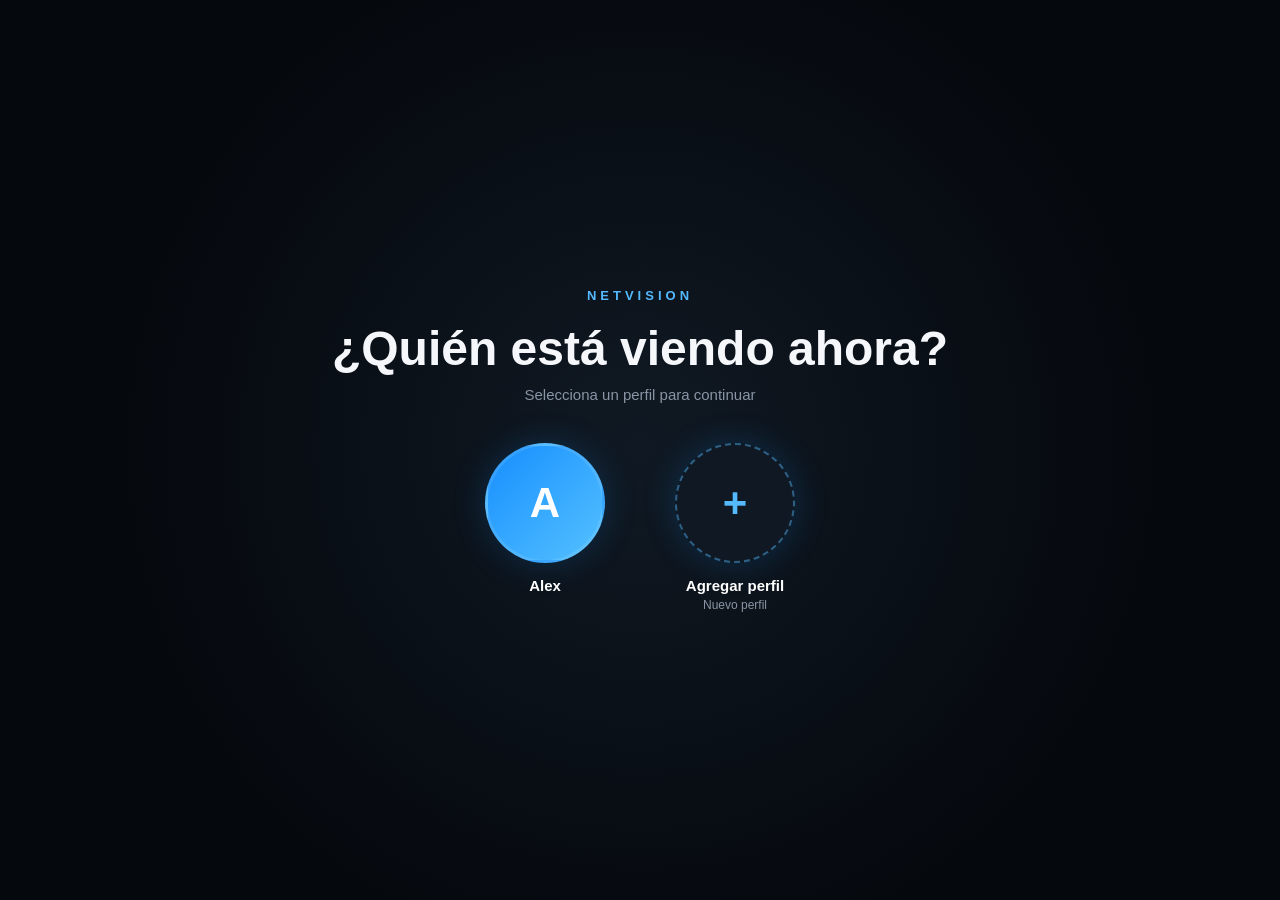
==== commit 722447c3: "Update index.html" ====
--- a/index.html
+++ b/index.html
@@ -2,6 +2,7 @@
 <!DOCTYPE html>
 <html lang="es">
 <head>
+
 <meta charset="UTF-8">
 
 <meta
@@ -25,17 +26,12 @@
 
 :root {
 
-    --bg:
-        #03070d;
-
-    --bg-soft:
-        #07111d;
-
-    --panel:
-        rgba(7, 16, 27, .78);
+    --bg: #05080d;
+    --panel: #0a1018;
+    --panel-2: #0d1520;
 
     --border:
-        rgba(255,255,255,.12);
+        rgba(255,255,255,.08);
 
     --blue:
         #1597ff;
@@ -43,17 +39,14 @@
     --blue-light:
         #54b9ff;
 
-    --purple:
-        #c44cff;
-
-    --green:
-        #39ff14;
-
     --text:
-        #f7f9fc;
+        #f5f7fb;
 
     --muted:
-        #a1adbc;
+        #8995a5;
+
+    --radius:
+        14px;
 }
 
 
@@ -62,6 +55,7 @@
 ========================================================= */
 
 * {
+
     box-sizing:
         border-box;
 
@@ -70,6 +64,7 @@
 
     padding:
         0;
+
 }
 
 
@@ -98,127 +93,202 @@
         Arial,
         Helvetica,
         sans-serif;
-}
-
-
-body {
+
+}
+
+
+button {
+
+    font-family:
+        inherit;
+
+}
+
+
+/* =========================================================
+   APP
+========================================================= */
+
+#app {
+
+    width:
+        100%;
+
+    height:
+        100%;
+
+    min-height:
+        100svh;
 
     position:
         relative;
-}
-
-
-/* =========================================================
-   FONDO
-========================================================= */
-
-body::before {
-
-    content:
-        "";
+
+    overflow:
+        hidden;
+
+}
+
+
+/* =========================================================
+   PANTALLA DE PERFILES
+========================================================= */
+
+.profile-screen {
 
     position:
-        fixed;
+        absolute;
 
     inset:
         0;
 
     z-index:
-        -3;
+        100;
+
+    display:
+        flex;
+
+    align-items:
+        center;
+
+    justify-content:
+        center;
+
+    padding:
+        30px;
 
     background:
-
         radial-gradient(
-            circle at 50% 15%,
-            rgba(21,151,255,.12),
-            transparent 38%
-        ),
-
-        radial-gradient(
-            circle at 10% 50%,
-            rgba(21,151,255,.08),
-            transparent 30%
-        ),
-
-        radial-gradient(
-            circle at 90% 50%,
-            rgba(0,100,255,.08),
-            transparent 30%
-        ),
-
-        linear-gradient(
-            180deg,
-            #02050a 0%,
-            #030811 50%,
-            #02050a 100%
+            circle at center,
+            #101923 0%,
+            #05080d 68%
         );
-}
-
-
-/* =========================================================
-   EFECTO DECORATIVO
-========================================================= */
-
-body::after {
-
-    content:
-        "";
-
-    position:
-        fixed;
-
-    inset:
-        0;
-
-    z-index:
-        -2;
-
-    pointer-events:
-        none;
-
-    background:
-
-        linear-gradient(
-            90deg,
-            rgba(0,0,0,.55),
-            transparent 20%,
-            transparent 80%,
-            rgba(0,0,0,.55)
-        );
-}
-
-
-/* =========================================================
-   BOTONES
-========================================================= */
-
-button {
-
-    font-family:
-        inherit;
+
+}
+
+
+.profile-container {
+
+    width:
+        min(850px, 100%);
+
+    text-align:
+        center;
+
+}
+
+
+.profile-brand {
+
+    color:
+        var(--blue-light);
+
+    font-size:
+        13px;
+
+    font-weight:
+        900;
+
+    letter-spacing:
+        4px;
+
+    margin-bottom:
+        18px;
+
+}
+
+
+.profile-container h1 {
+
+    font-size:
+        clamp(28px, 5vw, 48px);
+
+    font-weight:
+        800;
+
+    margin-bottom:
+        10px;
+
+}
+
+
+.profile-subtitle {
+
+    color:
+        var(--muted);
+
+    font-size:
+        15px;
+
+    margin-bottom:
+        40px;
+
+}
+
+
+.profile-list {
+
+    display:
+        flex;
+
+    justify-content:
+        center;
+
+    align-items:
+        flex-start;
+
+    gap:
+        40px;
+
+    flex-wrap:
+        wrap;
+
+}
+
+
+.profile-item {
+
+    width:
+        150px;
 
     border:
         0;
 
+    background:
+        transparent;
+
+    color:
+        white;
+
     cursor:
         pointer;
-}
-
-
-/* =========================================================
-   PANTALLA DE PERFIL
-========================================================= */
-
-.profile-screen {
-
-    position:
-        fixed;
-
-    inset:
-        0;
-
-    z-index:
-        1000;
+
+    transition:
+        transform .2s ease;
+
+}
+
+
+.profile-item:hover {
+
+    transform:
+        translateY(-6px);
+
+}
+
+
+.profile-avatar {
+
+    width:
+        120px;
+
+    height:
+        120px;
+
+    margin:
+        0 auto 14px;
+
+    border-radius:
+        50%;
 
     display:
         flex;
@@ -229,193 +299,37 @@
     justify-content:
         center;
 
-    padding:
-        30px;
-
-    background:
-
-        radial-gradient(
-            circle at center,
-            rgba(15,31,48,.95),
-            rgba(2,5,9,.99) 70%
-        );
-
-    transition:
-        opacity .35s ease,
-        visibility .35s ease;
-}
-
-
-.profile-screen.hidden {
-
-    opacity:
-        0;
-
-    visibility:
-        hidden;
-
-    pointer-events:
-        none;
-}
-
-
-.profile-container {
-
-    width:
-        min(900px, 100%);
-
-    text-align:
-        center;
-}
-
-
-.profile-brand {
-
-    color:
-        var(--blue-light);
-
     font-size:
-        15px;
+        42px;
 
     font-weight:
         900;
-
-    letter-spacing:
-        4px;
-
-    margin-bottom:
-        20px;
-}
-
-
-.profile-container h1 {
-
-    font-size:
-        clamp(30px, 5vw, 54px);
-
-    line-height:
-        1.05;
-
-    font-weight:
-        800;
-
-    margin-bottom:
-        12px;
-}
-
-
-.profile-subtitle {
-
-    color:
-        var(--muted);
-
-    font-size:
-        16px;
-
-    margin-bottom:
-        45px;
-}
-
-
-/* =========================================================
-   PERFILES
-========================================================= */
-
-.profile-list {
-
-    display:
-        flex;
-
-    align-items:
-        flex-start;
-
-    justify-content:
-        center;
-
-    gap:
-        55px;
-
-    flex-wrap:
-        wrap;
-}
-
-
-.profile-item {
-
-    width:
-        170px;
-
-    background:
-        transparent;
-
-    color:
-        white;
-
-    transition:
-        transform .2s ease;
-}
-
-
-.profile-item:hover {
-
-    transform:
-        translateY(-8px);
-}
-
-
-.profile-avatar {
-
-    width:
-        130px;
-
-    height:
-        130px;
-
-    margin:
-        0 auto 15px;
-
-    border-radius:
-        50%;
-
-    display:
-        flex;
-
-    align-items:
-        center;
-
-    justify-content:
-        center;
 
     background:
         linear-gradient(
             135deg,
-            #087ee8,
-            #59c1ff
+            #168fff,
+            #55c1ff
         );
+
+    color:
+        white;
 
     border:
         3px solid
-        rgba(255,255,255,.12);
+        rgba(255,255,255,.10);
 
     box-shadow:
-        0 0 45px
-        rgba(21,151,255,.22);
-
-    color:
-        white;
-
-    font-size:
-        48px;
-
-    font-weight:
-        900;
+        0 0 35px
+        rgba(21,151,255,.20);
+
 }
 
 
 .profile-avatar.add {
 
     background:
-        rgba(10,20,31,.9);
+        #101923;
 
     color:
         var(--blue-light);
@@ -424,18 +338,17 @@
         2px dashed
         rgba(84,185,255,.45);
 
-    box-shadow:
-        none;
 }
 
 
 .profile-name {
 
     font-size:
-        17px;
+        15px;
 
     font-weight:
         800;
+
 }
 
 
@@ -449,50 +362,100 @@
 
     margin-top:
         4px;
-}
-
-
-/* =========================================================
-   APLICACIÓN
-========================================================= */
-
-#app {
-
-    width:
-        100%;
-
-    height:
-        100%;
-
-    min-height:
-        100%;
+
+}
+
+
+/* =========================================================
+   MENU PRINCIPAL
+========================================================= */
+
+.main-screen {
+
+    position:
+        absolute;
+
+    inset:
+        0;
 
     display:
         none;
 
     flex-direction:
         column;
-}
-
-
-#app.visible {
+
+    background:
+        var(--bg);
+
+}
+
+
+/* =========================================================
+   HEADER
+========================================================= */
+
+.navbar {
+
+    height:
+        58px;
+
+    min-height:
+        58px;
 
     display:
         flex;
-}
-
-
-/* =========================================================
-   HEADER
-========================================================= */
-
-.navbar {
-
-    flex:
-        0 0 88px;
-
-    height:
-        88px;
+
+    align-items:
+        center;
+
+    justify-content:
+        space-between;
+
+    padding:
+        0 28px;
+
+    background:
+        #070c13;
+
+    border-bottom:
+        1px solid
+        var(--border);
+
+}
+
+
+.logo {
+
+    border:
+        0;
+
+    background:
+        transparent;
+
+    color:
+        white;
+
+    font-size:
+        15px;
+
+    font-weight:
+        900;
+
+    letter-spacing:
+        2px;
+
+}
+
+
+.logo span {
+
+    color:
+        var(--blue-light);
+
+}
+
+
+.profile-area {
 
     display:
         flex;
@@ -500,195 +463,351 @@
     align-items:
         center;
 
+    gap:
+        9px;
+
+    color:
+        #dce4ed;
+
+    font-size:
+        12px;
+
+}
+
+
+.small-avatar {
+
+    width:
+        30px;
+
+    height:
+        30px;
+
+    border-radius:
+        50%;
+
+    display:
+        flex;
+
+    align-items:
+        center;
+
     justify-content:
-        space-between;
-
-    padding:
-        0 38px;
-
-    background:
-        rgba(2,6,11,.92);
-
-    border-bottom:
-        1px solid
-        rgba(255,255,255,.08);
-
-    backdrop-filter:
-        blur(18px);
-}
-
-
-.logo {
+        center;
 
     font-size:
-        32px;
+        12px;
 
     font-weight:
         900;
-
-    letter-spacing:
-        1px;
-
-    color:
-        white;
-}
-
-
-.logo span {
-
-    color:
-        var(--blue);
-}
-
-
-/* =========================================================
-   PERFIL HEADER
-========================================================= */
-
-.profile-button {
-
-    display:
-        flex;
-
-    align-items:
-        center;
-
-    gap:
-        12px;
-
-    padding:
-        7px 15px 7px 8px;
-
-    border:
-        1px solid
-        rgba(84,185,255,.22);
-
-    border-radius:
-        40px;
-
-    background:
-        rgba(7,15,25,.8);
-
-    color:
-        white;
-
-    font-size:
-        15px;
-
-    transition:
-        background .2s ease,
-        border-color .2s ease;
-}
-
-
-.profile-button:hover {
-
-    background:
-        rgba(21,151,255,.12);
-
-    border-color:
-        rgba(84,185,255,.5);
-}
-
-
-.header-avatar {
-
-    width:
-        44px;
-
-    height:
-        44px;
-
-    border-radius:
-        50%;
-
-    display:
-        flex;
-
-    align-items:
-        center;
-
-    justify-content:
-        center;
 
     background:
         linear-gradient(
             135deg,
-            #087ee8,
+            #168fff,
             #55c1ff
         );
 
+}
+
+
+/* =========================================================
+   CONTENIDO PRINCIPAL
+========================================================= */
+
+.main-content {
+
+    flex:
+        1;
+
+    min-height:
+        0;
+
+    display:
+        flex;
+
+    align-items:
+        center;
+
+    justify-content:
+        center;
+
+    padding:
+        30px;
+
+}
+
+
+.main-inner {
+
+    width:
+        min(1100px, 100%);
+
+    text-align:
+        center;
+
+}
+
+
+/* =========================================================
+   HERO
+========================================================= */
+
+.hero-kicker {
+
+    color:
+        var(--blue-light);
+
     font-size:
-        18px;
+        11px;
 
     font-weight:
         900;
-}
-
-
-.profile-arrow {
+
+    letter-spacing:
+        4px;
+
+    margin-bottom:
+        12px;
+
+}
+
+
+.hero-title {
+
+    font-size:
+        clamp(34px, 6vw, 68px);
+
+    font-weight:
+        900;
+
+    line-height:
+        1;
+
+    margin-bottom:
+        15px;
+
+}
+
+
+.hero-title span {
+
+    color:
+        var(--blue-light);
+
+}
+
+
+.hero-description {
+
+    max-width:
+        600px;
+
+    margin:
+        0 auto 42px;
+
+    color:
+        var(--muted);
 
     font-size:
         15px;
 
-    color:
-        #aab5c3;
-}
-
-
-/* =========================================================
-   MENÚ PRINCIPAL
-========================================================= */
-
-.main-menu {
-
-    flex:
-        1;
+    line-height:
+        1.6;
+
+}
+
+
+/* =========================================================
+   OPCIONES
+========================================================= */
+
+.content-options {
+
+    display:
+        grid;
+
+    grid-template-columns:
+        repeat(3, 1fr);
+
+    gap:
+        18px;
+
+    width:
+        100%;
+
+    max-width:
+        900px;
+
+    margin:
+        0 auto;
+
+}
+
+
+.content-card {
+
+    position:
+        relative;
 
     min-height:
-        0;
+        220px;
+
+    padding:
+        28px;
+
+    border:
+        1px solid
+        var(--border);
+
+    border-radius:
+        var(--radius);
+
+    background:
+        linear-gradient(
+            145deg,
+            #0d1621,
+            #080d14
+        );
+
+    color:
+        white;
+
+    cursor:
+        pointer;
+
+    overflow:
+        hidden;
+
+    text-align:
+        left;
+
+    transition:
+        transform .2s ease,
+        border-color .2s ease,
+        box-shadow .2s ease;
+
+}
+
+
+.content-card::after {
+
+    content:
+        "";
+
+    position:
+        absolute;
+
+    width:
+        140px;
+
+    height:
+        140px;
+
+    right:
+        -45px;
+
+    bottom:
+        -45px;
+
+    border-radius:
+        50%;
+
+    background:
+        rgba(21,151,255,.10);
+
+}
+
+
+.content-card:hover {
+
+    transform:
+        translateY(-6px);
+
+    border-color:
+        rgba(84,185,255,.45);
+
+    box-shadow:
+        0 15px 40px
+        rgba(0,0,0,.35);
+
+}
+
+
+.content-icon {
+
+    width:
+        62px;
+
+    height:
+        62px;
 
     display:
         flex;
 
-    flex-direction:
-        column;
-
     align-items:
         center;
 
     justify-content:
         center;
 
-    padding:
-        25px 45px 18px;
-
-    overflow:
-        hidden;
-}
-
-
-/* =========================================================
-   HERO
-========================================================= */
-
-.hero {
-
-    width:
-        100%;
-
-    max-width:
-        1100px;
-
-    text-align:
-        center;
+    border-radius:
+        14px;
+
+    background:
+        rgba(21,151,255,.12);
+
+    border:
+        1px solid
+        rgba(84,185,255,.25);
+
+    color:
+        var(--blue-light);
+
+    font-size:
+        28px;
 
     margin-bottom:
-        45px;
-}
-
-
-.hero-brand {
+        22px;
+
+}
+
+
+.content-card h2 {
+
+    font-size:
+        21px;
+
+    margin-bottom:
+        8px;
+
+}
+
+
+.content-card p {
+
+    color:
+        var(--muted);
+
+    font-size:
+        12px;
+
+    line-height:
+        1.5;
+
+}
+
+
+.content-arrow {
+
+    position:
+        absolute;
+
+    right:
+        22px;
+
+    bottom:
+        20px;
 
     color:
         var(--blue-light);
@@ -696,409 +815,24 @@
     font-size:
         20px;
 
-    font-weight:
-        900;
-
-    letter-spacing:
-        4px;
-
-    margin-bottom:
-        15px;
-}
-
-
-.hero h1 {
+}
+
+
+/* =========================================================
+   FOOTER
+========================================================= */
+
+.main-footer {
+
+    color:
+        #586575;
 
     font-size:
-        clamp(42px, 5vw, 76px);
-
-    line-height:
-        .98;
-
-    font-weight:
-        900;
-
-    letter-spacing:
-        -2px;
-
-    margin-bottom:
-        15px;
-}
-
-
-.hero h1 span {
-
-    display:
-        block;
-
-    color:
-        var(--blue);
-}
-
-
-.hero p {
-
-    color:
-        #c4ceda;
-
-    font-size:
-        clamp(16px, 2vw, 22px);
-
-    line-height:
-        1.45;
-}
-
-
-/* =========================================================
-   TARJETAS
-========================================================= */
-
-.menu-cards {
-
-    width:
-        min(1220px, 100%);
-
-    display:
-        grid;
-
-    grid-template-columns:
-        repeat(3, 1fr);
-
-    gap:
+        9px;
+
+    margin-top:
         25px;
-}
-
-
-.menu-card {
-
-    position:
-        relative;
-
-    min-height:
-        330px;
-
-    border:
-        1px solid
-        var(--card-color);
-
-    border-radius:
-        22px;
-
-    background:
-        linear-gradient(
-            180deg,
-            var(--card-bg),
-            rgba(2,7,13,.94)
-        );
-
-    overflow:
-        hidden;
-
-    display:
-        flex;
-
-    flex-direction:
-        column;
-
-    align-items:
-        center;
-
-    justify-content:
-        center;
-
-    text-align:
-        center;
-
-    color:
-        white;
-
-    transition:
-        transform .25s ease,
-        box-shadow .25s ease;
-}
-
-
-.menu-card::before {
-
-    content:
-        "";
-
-    position:
-        absolute;
-
-    inset:
-        0;
-
-    background:
-        radial-gradient(
-            circle at center,
-            var(--card-glow),
-            transparent 65%
-        );
-
-    opacity:
-        .55;
-
-    pointer-events:
-        none;
-}
-
-
-.menu-card:hover {
-
-    transform:
-        translateY(-7px);
-
-    box-shadow:
-        0 18px 60px
-        var(--card-shadow);
-}
-
-
-/* =========================================================
-   COLORES TARJETAS
-========================================================= */
-
-.menu-card.tv {
-
-    --card-color:
-        #1597ff;
-
-    --card-bg:
-        rgba(12,52,88,.38);
-
-    --card-glow:
-        rgba(21,151,255,.18);
-
-    --card-shadow:
-        rgba(21,151,255,.16);
-}
-
-
-.menu-card.movies {
-
-    --card-color:
-        #c44cff;
-
-    --card-bg:
-        rgba(71,19,87,.34);
-
-    --card-glow:
-        rgba(196,76,255,.18);
-
-    --card-shadow:
-        rgba(196,76,255,.15);
-}
-
-
-.menu-card.series {
-
-    --card-color:
-        #39ff14;
-
-    --card-bg:
-        rgba(17,65,16,.34);
-
-    --card-glow:
-        rgba(57,255,20,.15);
-
-    --card-shadow:
-        rgba(57,255,20,.12);
-}
-
-
-/* =========================================================
-   ICONO
-========================================================= */
-
-.menu-icon {
-
-    width:
-        125px;
-
-    height:
-        125px;
-
-    margin-bottom:
-        20px;
-
-    display:
-        flex;
-
-    align-items:
-        center;
-
-    justify-content:
-        center;
-
-    color:
-        var(--card-color);
-}
-
-
-.menu-icon svg {
-
-    width:
-        105px;
-
-    height:
-        105px;
-
-    stroke:
-        currentColor;
-
-    fill:
-        none;
-
-    stroke-width:
-        2;
-
-    stroke-linecap:
-        round;
-
-    stroke-linejoin:
-        round;
-
-    filter:
-        drop-shadow(
-            0 0 12px
-            var(--card-color)
-        );
-}
-
-
-.menu-card h2 {
-
-    position:
-        relative;
-
-    z-index:
-        1;
-
-    font-size:
-        32px;
-
-    font-weight:
-        900;
-
-    margin-bottom:
-        8px;
-}
-
-
-.menu-card p {
-
-    position:
-        relative;
-
-    z-index:
-        1;
-
-    color:
-        #c0cad5;
-
-    font-size:
-        17px;
-
-    margin-bottom:
-        22px;
-}
-
-
-/* =========================================================
-   FLECHA
-========================================================= */
-
-.menu-arrow {
-
-    position:
-        relative;
-
-    z-index:
-        1;
-
-    width:
-        58px;
-
-    height:
-        58px;
-
-    border-radius:
-        50%;
-
-    display:
-        flex;
-
-    align-items:
-        center;
-
-    justify-content:
-        center;
-
-    background:
-        var(--card-color);
-
-    color:
-        white;
-
-    font-size:
-        32px;
-
-    font-weight:
-        300;
-
-    box-shadow:
-        0 0 28px
-        var(--card-color);
-
-    transition:
-        transform .2s ease;
-}
-
-
-.menu-card:hover .menu-arrow {
-
-    transform:
-        translateX(5px);
-}
-
-
-/* =========================================================
-   FOOTER
-========================================================= */
-
-.footer {
-
-    flex:
-        0 0 45px;
-
-    height:
-        45px;
-
-    display:
-        flex;
-
-    align-items:
-        center;
-
-    justify-content:
-        center;
-
-    color:
-        #788697;
-
-    font-size:
-        14px;
-
-    gap:
-        15px;
-}
-
-
-.footer strong {
-
-    color:
-        var(--blue-light);
+
 }
 
 
@@ -1106,757 +840,305 @@
    RESPONSIVE
 ========================================================= */
 
-@media (max-width: 1000px) {
+@media (max-width: 750px) {
 
     .navbar {
 
-        flex-basis:
-            70px;
-
         height:
-            70px;
+            50px;
+
+        min-height:
+            50px;
 
         padding:
-            0 25px;
+            0 14px;
+
     }
 
 
     .logo {
 
         font-size:
-            25px;
-    }
-
-
-    .hero {
+            12px;
+
+    }
+
+
+    .profile-area {
+
+        font-size:
+            9px;
+
+    }
+
+
+    .small-avatar {
+
+        width:
+            26px;
+
+        height:
+            26px;
+
+        font-size:
+            10px;
+
+    }
+
+
+    .main-content {
+
+        padding:
+            18px 12px;
+
+    }
+
+
+    .hero-kicker {
+
+        font-size:
+            8px;
+
+        letter-spacing:
+            2px;
+
+    }
+
+
+    .hero-title {
+
+        font-size:
+            clamp(27px, 9vw, 43px);
+
+    }
+
+
+    .hero-description {
+
+        font-size:
+            11px;
+
+        margin-bottom:
+            24px;
+
+    }
+
+
+    .content-options {
+
+        gap:
+            8px;
+
+    }
+
+
+    .content-card {
+
+        min-height:
+            155px;
+
+        padding:
+            15px;
+
+        border-radius:
+            10px;
+
+    }
+
+
+    .content-icon {
+
+        width:
+            42px;
+
+        height:
+            42px;
+
+        border-radius:
+            10px;
+
+        font-size:
+            19px;
+
+        margin-bottom:
+            15px;
+
+    }
+
+
+    .content-card h2 {
+
+        font-size:
+            14px;
+
+    }
+
+
+    .content-card p {
+
+        font-size:
+            8px;
+
+    }
+
+
+    .content-arrow {
+
+        right:
+            12px;
+
+        bottom:
+            10px;
+
+        font-size:
+            14px;
+
+    }
+
+
+    .profile-screen {
+
+        padding:
+            15px;
+
+    }
+
+
+    .profile-container h1 {
+
+        font-size:
+            27px;
+
+    }
+
+
+    .profile-subtitle {
+
+        font-size:
+            11px;
 
         margin-bottom:
             25px;
-    }
-
-
-    .hero h1 {
-
-        font-size:
-            clamp(35px, 6vw, 55px);
-    }
-
-
-    .menu-card {
+
+    }
+
+
+    .profile-list {
+
+        gap:
+            18px;
+
+    }
+
+
+    .profile-item {
+
+        width:
+            105px;
+
+    }
+
+
+    .profile-avatar {
+
+        width:
+            80px;
+
+        height:
+            80px;
+
+        font-size:
+            28px;
+
+    }
+
+
+    .profile-name {
+
+        font-size:
+            12px;
+
+    }
+
+
+    .profile-add {
+
+        font-size:
+            9px;
+
+    }
+
+}
+
+
+@media (max-width: 420px) {
+
+    .content-card {
 
         min-height:
-            260px;
-    }
-
-
-    .menu-icon {
-
-        width:
-            90px;
-
-        height:
-            90px;
-
-        margin-bottom:
-            12px;
-    }
-
-
-    .menu-icon svg {
-
-        width:
-            75px;
-
-        height:
-            75px;
-    }
-
-
-    .menu-card h2 {
-
-        font-size:
-            25px;
-    }
-
-
-    .menu-card p {
-
-        font-size:
-            14px;
-    }
-
-}
-
-
-/* =========================================================
-   MÓVIL
-========================================================= */
-
-@media (max-width: 650px) {
-
-    html,
-    body {
-
-        overflow:
-            hidden;
-    }
-
-
-    .navbar {
-
-        flex-basis:
-            58px;
-
-        height:
-            58px;
-
-        min-height:
-            58px;
-
-        padding:
-            0 12px;
-    }
-
-
-    .logo {
-
-        font-size:
-            19px;
-
-        letter-spacing:
-            .5px;
-    }
-
-
-    .profile-button {
-
-        gap:
-            7px;
-
-        padding:
-            4px 9px 4px 5px;
-
-        font-size:
-            11px;
-    }
-
-
-    .header-avatar {
-
-        width:
-            34px;
-
-        height:
-            34px;
-
-        font-size:
-            14px;
-    }
-
-
-    .profile-arrow {
-
-        font-size:
-            11px;
-    }
-
-
-    .main-menu {
-
-        padding:
-            14px 12px 8px;
-
-        justify-content:
-            center;
-
-        gap:
-            0;
-    }
-
-
-    .hero {
-
-        margin-bottom:
-            18px;
-
-        flex:
-            0 0 auto;
-    }
-
-
-    .hero-brand {
-
-        font-size:
-            10px;
-
-        letter-spacing:
-            2.5px;
-
-        margin-bottom:
-            8px;
-    }
-
-
-    .hero h1 {
-
-        font-size:
-            clamp(25px, 8vw, 37px);
-
-        letter-spacing:
-            -1px;
-
-        margin-bottom:
-            8px;
-    }
-
-
-    .hero p {
-
-        font-size:
-            11px;
-
-        line-height:
-            1.35;
-
-        max-width:
-            340px;
-
-        margin:
-            0 auto;
-    }
-
-
-    .menu-cards {
-
-        width:
-            100%;
-
-        grid-template-columns:
-            repeat(3, 1fr);
-
-        gap:
-            7px;
-
-        flex:
-            0 0 auto;
-    }
-
-
-    .menu-card {
-
-        min-height:
-            205px;
-
-        border-radius:
-            13px;
-    }
-
-
-    .menu-icon {
-
-        width:
-            65px;
-
-        height:
-            65px;
-
-        margin-bottom:
-            8px;
-    }
-
-
-    .menu-icon svg {
-
-        width:
-            58px;
-
-        height:
-            58px;
-    }
-
-
-    .menu-card h2 {
-
-        font-size:
-            17px;
-
-        margin-bottom:
-            5px;
-    }
-
-
-    .menu-card p {
-
-        font-size:
-            9px;
-
-        margin-bottom:
-            10px;
-    }
-
-
-    .menu-arrow {
-
-        width:
-            34px;
-
-        height:
-            34px;
-
-        font-size:
-            20px;
-    }
-
-
-    .footer {
-
-        flex-basis:
-            25px;
-
-        height:
-            25px;
-
-        font-size:
-            8px;
-
-        gap:
-            7px;
-    }
-
-
-    /* =============================================
-       PERFIL MÓVIL
-    ============================================= */
-
-    .profile-screen {
+            140px;
 
         padding:
             12px;
 
-        overflow:
-            hidden;
-    }
-
-
-    .profile-brand {
-
-        font-size:
+    }
+
+
+    .content-icon {
+
+        width:
+            38px;
+
+        height:
+            38px;
+
+        font-size:
+            17px;
+
+        margin-bottom:
             11px;
 
-        letter-spacing:
-            2.5px;
-
-        margin-bottom:
-            10px;
-    }
-
-
-    .profile-container h1 {
-
-        font-size:
-            clamp(23px, 7vw, 30px);
-
-        margin-bottom:
+    }
+
+
+    .content-card h2 {
+
+        font-size:
+            12px;
+
+    }
+
+
+    .content-card p {
+
+        font-size:
             7px;
-    }
-
-
-    .profile-subtitle {
-
-        font-size:
-            10px;
-
-        margin-bottom:
-            20px;
-    }
-
-
-    .profile-list {
-
-        gap:
-            18px;
-    }
-
-
-    .profile-item {
-
-        width:
-            100px;
-    }
-
-
-    .profile-avatar {
-
-        width:
-            72px;
-
-        height:
-            72px;
-
-        font-size:
-            27px;
-
-        margin-bottom:
-            9px;
-    }
-
-
-    .profile-avatar.add {
-
-        font-size:
-            27px;
-    }
-
-
-    .profile-name {
-
-        font-size:
-            11px;
-    }
-
-
-    .profile-add {
-
-        font-size:
-            8px;
-    }
-
-}
-
-
-/* =========================================================
-   TELÉFONOS MUY PEQUEÑOS
-========================================================= */
-
-@media (max-width: 380px) {
-
-    .navbar {
-
-        height:
-            52px;
-
-        min-height:
-            52px;
-
-        flex-basis:
-            52px;
-    }
-
-
-    .logo {
-
-        font-size:
-            17px;
-    }
-
-
-    .header-avatar {
-
-        width:
-            30px;
-
-        height:
-            30px;
-    }
-
-
-    .profile-button {
-
-        font-size:
-            9px;
-
-        padding:
-            3px 7px 3px 4px;
-    }
-
-
-    .main-menu {
-
-        padding:
-            8px 8px 5px;
-    }
-
-
-    .hero {
-
-        margin-bottom:
-            10px;
-    }
-
-
-    .hero-brand {
-
-        font-size:
-            8px;
-
-        margin-bottom:
-            5px;
-    }
-
-
-    .hero h1 {
-
-        font-size:
-            23px;
-    }
-
-
-    .hero p {
-
-        font-size:
-            9px;
-    }
-
-
-    .menu-cards {
-
-        gap:
-            5px;
-    }
-
-
-    .menu-card {
-
-        min-height:
-            175px;
-
-        border-radius:
-            10px;
-    }
-
-
-    .menu-icon {
-
-        width:
-            52px;
-
-        height:
-            52px;
-    }
-
-
-    .menu-icon svg {
-
-        width:
-            48px;
-
-        height:
-            48px;
-    }
-
-
-    .menu-card h2 {
-
-        font-size:
-            14px;
-    }
-
-
-    .menu-card p {
-
-        font-size:
-            7px;
-
-        margin-bottom:
-            7px;
-    }
-
-
-    .menu-arrow {
-
-        width:
-            28px;
-
-        height:
-            28px;
-
-        font-size:
-            17px;
-    }
-
-
-    .footer {
-
-        font-size:
-            7px;
-    }
-
-}
-
-
-/* =========================================================
-   LANDSCAPE MÓVIL
-========================================================= */
-
-@media (max-width: 900px) and (orientation: landscape) {
-
-    .navbar {
-
-        height:
-            48px;
-
-        min-height:
-            48px;
-
-        flex-basis:
-            48px;
-    }
-
-
-    .logo {
-
-        font-size:
-            18px;
-    }
-
-
-    .header-avatar {
-
-        width:
-            30px;
-
-        height:
-            30px;
-    }
-
-
-    .main-menu {
-
-        padding:
-            8px 30px 5px;
-    }
-
-
-    .hero {
-
-        margin-bottom:
-            10px;
-    }
-
-
-    .hero-brand {
-
-        font-size:
-            9px;
-
-        margin-bottom:
-            4px;
-    }
-
-
-    .hero h1 {
-
-        font-size:
-            28px;
-
-        margin-bottom:
-            5px;
-    }
-
-
-    .hero p {
-
-        font-size:
-            10px;
-    }
-
-
-    .menu-cards {
+
+    }
+
+
+    .hero-description {
 
         max-width:
-            900px;
-
-        gap:
-            10px;
-    }
-
-
-    .menu-card {
-
-        min-height:
-            155px;
-
-        border-radius:
-            10px;
-    }
-
-
-    .menu-icon {
-
-        width:
-            48px;
-
-        height:
-            48px;
-
-        margin-bottom:
-            5px;
-    }
-
-
-    .menu-icon svg {
-
-        width:
-            44px;
-
-        height:
-            44px;
-    }
-
-
-    .menu-card h2 {
-
-        font-size:
-            15px;
-    }
-
-
-    .menu-card p {
-
-        font-size:
-            8px;
-
-        margin-bottom:
-            7px;
-    }
-
-
-    .menu-arrow {
-
-        width:
-            28px;
-
-        height:
-            28px;
-
-        font-size:
-            17px;
-    }
-
-
-    .footer {
-
-        height:
-            20px;
-
-        flex-basis:
-            20px;
-
-        font-size:
-            7px;
+            310px;
+
     }
 
 }
 
 </style>
+
 </head>
 
 
 <body>
 
 
+<div id="app">
+
+
 <!-- =========================================================
-     PANTALLA DE PERFILES
+     PERFIL
 ========================================================= -->
 
 <section
@@ -1880,9 +1162,6 @@
 
 
         <div class="profile-list">
-
-
-            <!-- ALEX -->
 
             <button
                 class="profile-item"
@@ -1901,8 +1180,6 @@
             </button>
 
 
-            <!-- AGREGAR PERFIL -->
-
             <button
                 class="profile-item"
                 id="addProfile"
@@ -1930,34 +1207,32 @@
 </section>
 
 
-
 <!-- =========================================================
-     APLICACIÓN PRINCIPAL
+     MENU PRINCIPAL
 ========================================================= -->
 
-<div id="app">
-
-
-    <!-- =====================================================
-         HEADER
-    ====================================================== -->
+<section
+    class="main-screen"
+    id="mainScreen"
+>
+
 
     <header class="navbar">
 
-
         <div class="logo">
-            NET<span>VISION</span>
+            <span>NET</span>VISION
         </div>
 
 
-        <button
-            class="profile-button"
+        <div
+            class="profile-area"
             id="profileButton"
-            type="button"
+            style="cursor:pointer;"
+            title="Cambiar perfil"
         >
 
             <div
-                class="header-avatar"
+                class="small-avatar"
                 id="headerAvatar"
             >
                 A
@@ -1967,265 +1242,136 @@
                 Alex
             </span>
 
-            <span class="profile-arrow">
-               ⌄
-            </span>
-
-        </button>
+        </div>
 
     </header>
 
 
 
-    <!-- =====================================================
-         MENÚ
-    ====================================================== -->
-
-    <main class="main-menu">
-
-
-        <!-- =================================================
-             HERO
-        ================================================== -->
-
-        <section class="hero">
-
-            <div class="hero-brand">
+    <main class="main-content">
+
+        <div class="main-inner">
+
+
+            <div class="hero-kicker">
                 NETVISION
             </div>
 
-            <h1>
-                Todo tu entretenimiento
-                <span>
-                    en un solo lugar.
-                </span>
+
+            <h1 class="hero-title">
+                Todo tu
+                <span>entretenimiento</span>
+                en un solo lugar
             </h1>
 
-            <p>
-                Disfruta de televisión, películas y series
-                <br>
-                desde cualquier dispositivo.
+
+            <p class="hero-description">
+                Elige qué quieres ver y disfruta
+                de tus contenidos favoritos.
             </p>
 
-        </section>
-
-
-
-        <!-- =================================================
-             OPCIONES
-        ================================================== -->
-
-        <section class="menu-cards">
-
-
-            <!-- =============================================
-                 TV
-            ============================================== -->
-
-            <button
-                class="menu-card tv"
-                type="button"
-                onclick="openTV()"
-            >
-
-                <div class="menu-icon">
-
-                    <svg
-                        viewBox="0 0 100 100"
-                    >
-
-                        <rect
-                            x="15"
-                            y="25"
-                            width="70"
-                            height="48"
-                            rx="8"
-                        />
-
-                        <path
-                            d="M35 15 L50 25 L65 15"
-                        />
-
-                        <path
-                            d="M38 83 H62"
-                        />
-
-                    </svg>
-
-                </div>
-
-
-                <h2>
-                    TV
-                </h2>
-
-                <p>
-                    Ver canales en vivo
-                </p>
-
-                <div class="menu-arrow">
-                    →
-                </div>
-
-            </button>
-
-
-
-            <!-- =============================================
-                 PELÍCULAS
-            ============================================== -->
-
-            <button
-                class="menu-card movies"
-                type="button"
-                onclick="openMovies()"
-            >
-
-                <div class="menu-icon">
-
-                    <svg
-                        viewBox="0 0 100 100"
-                    >
-
-                        <rect
-                            x="15"
-                            y="20"
-                            width="70"
-                            height="60"
-                            rx="7"
-                        />
-
-                        <path
-                            d="M15 35 H85"
-                        />
-
-                        <path
-                            d="M30 20 L40 35"
-                        />
-
-                        <path
-                            d="M50 20 L60 35"
-                        />
-
-                        <path
-                            d="M70 20 L80 35"
-                        />
-
-                        <path
-                            d="M38 50 H62"
-                        />
-
-                        <path
-                            d="M38 62 H62"
-                        />
-
-                    </svg>
-
-                </div>
-
-
-                <h2>
-                    PELÍCULAS
-                </h2>
-
-                <p>
-                    Explora el catálogo
-                </p>
-
-                <div class="menu-arrow">
-                    →
-                </div>
-
-            </button>
-
-
-
-            <!-- =============================================
-                 SERIES
-            ============================================== -->
-
-            <button
-                class="menu-card series"
-                type="button"
-                onclick="openSeries()"
-            >
-
-                <div class="menu-icon">
-
-                    <svg
-                        viewBox="0 0 100 100"
-                    >
-
-                        <rect
-                            x="15"
-                            y="25"
-                            width="70"
-                            height="48"
-                            rx="8"
-                        />
-
-                        <path
-                            d="M50 73 V84"
-                        />
-
-                        <path
-                            d="M35 84 H65"
-                        />
-
-                        <polygon
-                            points="43,38 43,60 64,49"
-                            fill="currentColor"
-                            stroke="none"
-                        />
-
-                    </svg>
-
-                </div>
-
-
-                <h2>
-                    SERIES
-                </h2>
-
-                <p>
-                    Explora el catálogo
-                </p>
-
-                <div class="menu-arrow">
-                    →
-                </div>
-
-            </button>
-
-        </section>
+
+            <div class="content-options">
+
+
+                <!-- TV -->
+
+                <button
+                    class="content-card"
+                    id="tvButton"
+                    type="button"
+                >
+
+                    <div class="content-icon">
+                        ▣
+                    </div>
+
+                    <h2>
+                        TV EN VIVO
+                    </h2>
+
+                    <p>
+                        Disfruta canales en vivo
+                        en tiempo real.
+                    </p>
+
+                    <div class="content-arrow">
+                        →
+                    </div>
+
+                </button>
+
+
+                <!-- PELÍCULAS -->
+
+                <button
+                    class="content-card"
+                    id="moviesButton"
+                    type="button"
+                >
+
+                    <div class="content-icon">
+                        ▶
+                    </div>
+
+                    <h2>
+                        PELÍCULAS
+                    </h2>
+
+                    <p>
+                        Descubre películas
+                        y disfruta de tus favoritas.
+                    </p>
+
+                    <div class="content-arrow">
+                        →
+                    </div>
+
+                </button>
+
+
+                <!-- SERIES -->
+
+                <button
+                    class="content-card"
+                    id="seriesButton"
+                    type="button"
+                >
+
+                    <div class="content-icon">
+                        ▤
+                    </div>
+
+                    <h2>
+                        SERIES
+                    </h2>
+
+                    <p>
+                        Explora tus series
+                        y episodios favoritos.
+                    </p>
+
+                    <div class="content-arrow">
+                        →
+                    </div>
+
+                </button>
+
+
+            </div>
+
+
+            <div class="main-footer">
+                Selecciona una categoría para comenzar
+            </div>
+
+        </div>
 
     </main>
 
-
-
-    <!-- =====================================================
-         FOOTER
-    ====================================================== -->
-
-    <footer class="footer">
-
-        <span>
-            © 2026
-            <strong>NETVISION</strong>
-        </span>
-
-        <span>
-            |
-        </span>
-
-        <span>
-            Todos los derechos reservados.
-        </span>
-
-    </footer>
+</section>
 
 </div>
-
 
 
 <script>
@@ -2240,9 +1386,9 @@
     );
 
 
-const app =
+const mainScreen =
     document.getElementById(
-        "app"
+        "mainScreen"
     );
 
 
@@ -2264,55 +1410,42 @@
     );
 
 
+const headerProfileName =
+    document.getElementById(
+        "headerProfileName"
+    );
+
+
 const headerAvatar =
     document.getElementById(
         "headerAvatar"
     );
 
 
-const headerProfileName =
-    document.getElementById(
-        "headerProfileName"
-    );
-
-
-/* =========================================================
-   PERFIL ACTUAL
-========================================================= */
-
-let currentProfile =
-    sessionStorage.getItem(
-        "netvisionProfile"
-    );
-
-
-/* =========================================================
-   MOSTRAR APP
-========================================================= */
-
-function showApp() {
-
-    profileScreen.classList.add(
-        "hidden"
-    );
-
-
-    setTimeout(
-        () => {
-
-            profileScreen.style.display =
-                "none";
-
-            app.classList.add(
-                "visible"
-            );
-
-        },
-        250
-    );
-
-
-    updateHeader();
+/* =========================================================
+   PERFIL
+========================================================= */
+
+function showProfileScreen() {
+
+    profileScreen.style.display =
+        "flex";
+
+    mainScreen.style.display =
+        "none";
+
+}
+
+
+function showMainMenu() {
+
+    profileScreen.style.display =
+        "none";
+
+    mainScreen.style.display =
+        "flex";
+
+    updateProfileUI();
 
 }
 
@@ -2321,108 +1454,81 @@
    ACTUALIZAR PERFIL
 ========================================================= */
 
-function updateHeader() {
-
-    const name =
-        currentProfile ||
-        "Alex";
+function updateProfileUI() {
+
+    const profile =
+        sessionStorage.getItem(
+            "netvisionProfile"
+        ) || "Alex";
 
 
     headerProfileName.textContent =
-        name;
+        profile;
 
 
     headerAvatar.textContent =
-        name.charAt(0).toUpperCase();
-
-}
-
-
-/* =========================================================
-   ENTRAR AL SISTEMA
-========================================================= */
-
-async function enterWithProfile(
-    profileName
-) {
-
-    currentProfile =
-        profileName;
-
-
-    sessionStorage.setItem(
-        "netvisionProfile",
-        profileName
-    );
-
-
-    /*
-     * Intentar pantalla completa.
-     */
-
-    try {
-
-        if (
-            document.documentElement
-                .requestFullscreen
-        ) {
-
-            await document.documentElement
-                .requestFullscreen()
-                .catch(
-                    () => {}
-                );
-
-        }
-
-    } catch (error) {}
-
-
-    /*
-     * Intentar orientación horizontal.
-     *
-     * Algunos navegadores móviles no
-     * permiten bloquear la orientación.
-     * Si no lo permiten, el diseño
-     * responsive continúa funcionando.
-     */
-
-    try {
-
-        if (
-            screen.orientation &&
-            screen.orientation.lock
-        ) {
-
-            await screen.orientation
-                .lock(
-                    "landscape"
-                )
-                .catch(
-                    () => {}
-                );
-
-        }
-
-    } catch (error) {}
-
-
-    showApp();
-
-}
-
-
-/* =========================================================
-   ALEX
+        profile
+            .charAt(0)
+            .toUpperCase();
+
+}
+
+
+/* =========================================================
+   SELECCIONAR ALEX
 ========================================================= */
 
 alexProfile.addEventListener(
     "click",
-    () => {
-
-        enterWithProfile(
+    async () => {
+
+        sessionStorage.setItem(
+            "netvisionProfile",
             "Alex"
         );
+
+
+        /*
+         * Intentamos pantalla completa
+         * en teléfonos.
+         *
+         * Si el navegador no lo permite,
+         * simplemente continúa.
+         */
+
+        try {
+
+            if (
+                document.documentElement
+                    .requestFullscreen
+            ) {
+
+                await document.documentElement
+                    .requestFullscreen()
+                    .catch(() => {});
+
+            }
+
+        } catch (error) {}
+
+
+        try {
+
+            if (
+                screen.orientation &&
+                screen.orientation.lock
+            ) {
+
+                await screen.orientation
+                    .lock("landscape")
+                    .catch(() => {});
+
+            }
+
+        } catch (error) {}
+
+
+        showMainMenu();
 
     }
 );
@@ -2437,7 +1543,7 @@
     () => {
 
         alert(
-            "La creación de perfiles estará disponible próximamente."
+            "La función para crear perfiles estará disponible próximamente."
         );
 
     }
@@ -2445,183 +1551,117 @@
 
 
 /* =========================================================
-   BOTÓN PERFIL
+   CAMBIAR PERFIL
 ========================================================= */
 
 profileButton.addEventListener(
     "click",
     () => {
 
-        app.classList.remove(
-            "visible"
+        sessionStorage.removeItem(
+            "netvisionProfile"
         );
 
 
-        profileScreen.style.display =
-            "flex";
-
-
-        requestAnimationFrame(
-            () => {
-
-                profileScreen.classList.remove(
-                    "hidden"
-                );
-
-            }
+        showProfileScreen();
+
+    }
+);
+
+
+/* =========================================================
+   TV
+========================================================= */
+
+document
+    .getElementById("tvButton")
+    .addEventListener(
+        "click",
+        () => {
+
+            window.location.href =
+                "tv.html";
+
+        }
+    );
+
+
+/* =========================================================
+   PELÍCULAS
+========================================================= */
+
+document
+    .getElementById("moviesButton")
+    .addEventListener(
+        "click",
+        () => {
+
+            window.location.href =
+                "peliculas.html";
+
+        }
+    );
+
+
+/* =========================================================
+   SERIES
+========================================================= */
+
+document
+    .getElementById("seriesButton")
+    .addEventListener(
+        "click",
+        () => {
+
+            window.location.href =
+                "series.html";
+
+        }
+    );
+
+
+/* =========================================================
+   INICIO
+========================================================= */
+
+function initialize() {
+
+    const savedProfile =
+        sessionStorage.getItem(
+            "netvisionProfile"
         );
 
-    }
-);
-
-
-/* =========================================================
-   NAVEGACIÓN TV
-========================================================= */
-
-function openTV() {
 
     /*
-     * El navegador puede salir de
-     * fullscreen al cambiar de página.
-     * TV.html se encargará nuevamente
-     * de su propia interfaz.
+     * Si ya existe perfil:
+     *
+     * NO mostramos perfiles.
+     *
+     * Esto evita:
+     *
+     * TV → INICIO → PERFIL
+     *
+     * y permite:
+     *
+     * TV → INICIO → MENU
      */
 
-    window.location.href =
-        "tv.html";
-
-}
-
-
-/* =========================================================
-   NAVEGACIÓN PELÍCULAS
-========================================================= */
-
-function openMovies() {
-
-    window.location.href =
-        "peliculas.html";
-
-}
-
-
-/* =========================================================
-   NAVEGACIÓN SERIES
-========================================================= */
-
-function openSeries() {
-
-    window.location.href =
-        "series.html";
-
-}
-
-
-/* =========================================================
-   INICIO
-========================================================= */
-
-function initialize() {
-
-    /*
-     * IMPORTANTE:
-     * Siempre mostramos primero el selector
-     * de perfiles al abrir index.html.
-     *
-     * Esto mantiene el flujo:
-     *
-     * PERFIL
-     *   ↓
-     * MENÚ
-     *   ↓
-     * TV / PELÍCULAS / SERIES
-     */
-
-    app.classList.remove(
-        "visible"
-    );
-
-
-    profileScreen.style.display =
-        "flex";
-
-
-    profileScreen.classList.remove(
-        "hidden"
-    );
-
-
-    updateHeader();
-
-}
-
-
-/* =========================================================
-   INICIAR
-========================================================= */
+    if (savedProfile) {
+
+        showMainMenu();
+
+    } else {
+
+        showProfileScreen();
+
+    }
+
+}
+
 
 initialize();
-
-
-/* =========================================================
-   EVITAR SCROLL
-========================================================= */
-
-document.addEventListener(
-    "touchmove",
-    event => {
-
-        /*
-         * Solo evitamos el movimiento
-         * cuando la página principal
-         * está activa.
-         */
-
-        if (
-            app.classList.contains(
-                "visible"
-            )
-        ) {
-
-            event.preventDefault();
-
-        }
-
-    },
-    {
-        passive:
-            false
-    }
-);
-
-
-/* =========================================================
-   RESTAURAR ORIENTACIÓN AL SALIR
-========================================================= */
-
-window.addEventListener(
-    "pagehide",
-    () => {
-
-        try {
-
-            if (
-                screen.orientation &&
-                screen.orientation.unlock
-            ) {
-
-                screen.orientation.unlock();
-
-            }
-
-        } catch (error) {}
-
-    }
-);
 
 </script>
 
 </body>
 </html>
-
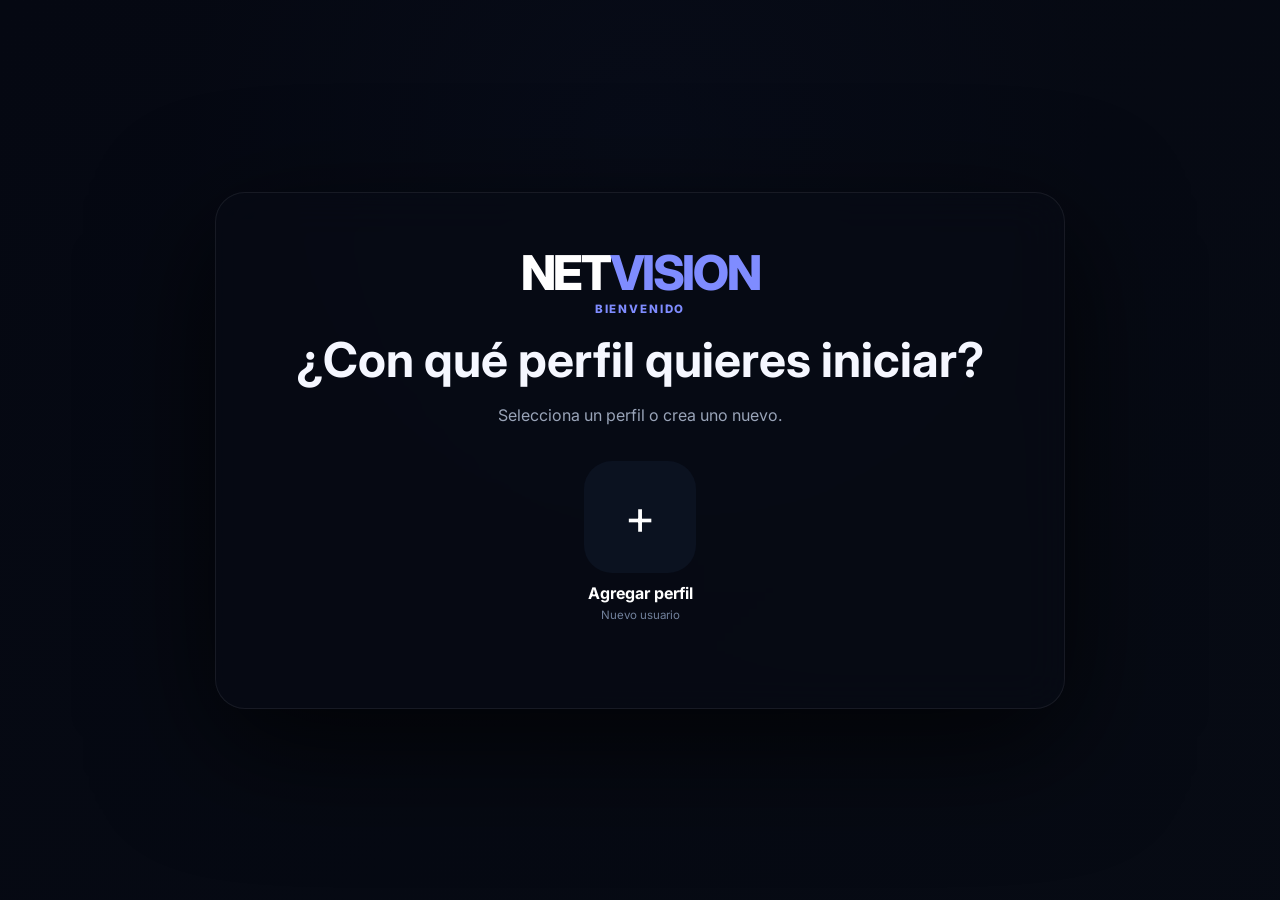
==== commit 3badebc3: "Add files via upload" ====
--- a/index.html
+++ b/index.html
@@ -1,1667 +1,34 @@
-
-<!DOCTYPE html>
-<html lang="es">
-<head>
-
-<meta charset="UTF-8">
-
-<meta
-    name="viewport"
-    content="width=device-width, initial-scale=1.0, viewport-fit=cover"
->
-
-<title>NETVISION</title>
-
-<meta
-    name="description"
-    content="NETVISION - Todo tu entretenimiento en un solo lugar."
->
-
-<style>
-
-/* =========================================================
-   NETVISION
-   INDEX PRINCIPAL
-========================================================= */
-
-:root {
-
-    --bg: #05080d;
-    --panel: #0a1018;
-    --panel-2: #0d1520;
-
-    --border:
-        rgba(255,255,255,.08);
-
-    --blue:
-        #1597ff;
-
-    --blue-light:
-        #54b9ff;
-
-    --text:
-        #f5f7fb;
-
-    --muted:
-        #8995a5;
-
-    --radius:
-        14px;
-}
-
-
-/* =========================================================
-   RESET
-========================================================= */
-
-* {
-
-    box-sizing:
-        border-box;
-
-    margin:
-        0;
-
-    padding:
-        0;
-
-}
-
-
-html,
-body {
-
-    width:
-        100%;
-
-    height:
-        100%;
-
-    min-height:
-        100%;
-
-    overflow:
-        hidden;
-
-    background:
-        var(--bg);
-
-    color:
-        var(--text);
-
-    font-family:
-        Arial,
-        Helvetica,
-        sans-serif;
-
-}
-
-
-button {
-
-    font-family:
-        inherit;
-
-}
-
-
-/* =========================================================
-   APP
-========================================================= */
-
-#app {
-
-    width:
-        100%;
-
-    height:
-        100%;
-
-    min-height:
-        100svh;
-
-    position:
-        relative;
-
-    overflow:
-        hidden;
-
-}
-
-
-/* =========================================================
-   PANTALLA DE PERFILES
-========================================================= */
-
-.profile-screen {
-
-    position:
-        absolute;
-
-    inset:
-        0;
-
-    z-index:
-        100;
-
-    display:
-        flex;
-
-    align-items:
-        center;
-
-    justify-content:
-        center;
-
-    padding:
-        30px;
-
-    background:
-        radial-gradient(
-            circle at center,
-            #101923 0%,
-            #05080d 68%
-        );
-
-}
-
-
-.profile-container {
-
-    width:
-        min(850px, 100%);
-
-    text-align:
-        center;
-
-}
-
-
-.profile-brand {
-
-    color:
-        var(--blue-light);
-
-    font-size:
-        13px;
-
-    font-weight:
-        900;
-
-    letter-spacing:
-        4px;
-
-    margin-bottom:
-        18px;
-
-}
-
-
-.profile-container h1 {
-
-    font-size:
-        clamp(28px, 5vw, 48px);
-
-    font-weight:
-        800;
-
-    margin-bottom:
-        10px;
-
-}
-
-
-.profile-subtitle {
-
-    color:
-        var(--muted);
-
-    font-size:
-        15px;
-
-    margin-bottom:
-        40px;
-
-}
-
-
-.profile-list {
-
-    display:
-        flex;
-
-    justify-content:
-        center;
-
-    align-items:
-        flex-start;
-
-    gap:
-        40px;
-
-    flex-wrap:
-        wrap;
-
-}
-
-
-.profile-item {
-
-    width:
-        150px;
-
-    border:
-        0;
-
-    background:
-        transparent;
-
-    color:
-        white;
-
-    cursor:
-        pointer;
-
-    transition:
-        transform .2s ease;
-
-}
-
-
-.profile-item:hover {
-
-    transform:
-        translateY(-6px);
-
-}
-
-
-.profile-avatar {
-
-    width:
-        120px;
-
-    height:
-        120px;
-
-    margin:
-        0 auto 14px;
-
-    border-radius:
-        50%;
-
-    display:
-        flex;
-
-    align-items:
-        center;
-
-    justify-content:
-        center;
-
-    font-size:
-        42px;
-
-    font-weight:
-        900;
-
-    background:
-        linear-gradient(
-            135deg,
-            #168fff,
-            #55c1ff
-        );
-
-    color:
-        white;
-
-    border:
-        3px solid
-        rgba(255,255,255,.10);
-
-    box-shadow:
-        0 0 35px
-        rgba(21,151,255,.20);
-
-}
-
-
-.profile-avatar.add {
-
-    background:
-        #101923;
-
-    color:
-        var(--blue-light);
-
-    border:
-        2px dashed
-        rgba(84,185,255,.45);
-
-}
-
-
-.profile-name {
-
-    font-size:
-        15px;
-
-    font-weight:
-        800;
-
-}
-
-
-.profile-add {
-
-    color:
-        var(--muted);
-
-    font-size:
-        12px;
-
-    margin-top:
-        4px;
-
-}
-
-
-/* =========================================================
-   MENU PRINCIPAL
-========================================================= */
-
-.main-screen {
-
-    position:
-        absolute;
-
-    inset:
-        0;
-
-    display:
-        none;
-
-    flex-direction:
-        column;
-
-    background:
-        var(--bg);
-
-}
-
-
-/* =========================================================
-   HEADER
-========================================================= */
-
-.navbar {
-
-    height:
-        58px;
-
-    min-height:
-        58px;
-
-    display:
-        flex;
-
-    align-items:
-        center;
-
-    justify-content:
-        space-between;
-
-    padding:
-        0 28px;
-
-    background:
-        #070c13;
-
-    border-bottom:
-        1px solid
-        var(--border);
-
-}
-
-
-.logo {
-
-    border:
-        0;
-
-    background:
-        transparent;
-
-    color:
-        white;
-
-    font-size:
-        15px;
-
-    font-weight:
-        900;
-
-    letter-spacing:
-        2px;
-
-}
-
-
-.logo span {
-
-    color:
-        var(--blue-light);
-
-}
-
-
-.profile-area {
-
-    display:
-        flex;
-
-    align-items:
-        center;
-
-    gap:
-        9px;
-
-    color:
-        #dce4ed;
-
-    font-size:
-        12px;
-
-}
-
-
-.small-avatar {
-
-    width:
-        30px;
-
-    height:
-        30px;
-
-    border-radius:
-        50%;
-
-    display:
-        flex;
-
-    align-items:
-        center;
-
-    justify-content:
-        center;
-
-    font-size:
-        12px;
-
-    font-weight:
-        900;
-
-    background:
-        linear-gradient(
-            135deg,
-            #168fff,
-            #55c1ff
-        );
-
-}
-
-
-/* =========================================================
-   CONTENIDO PRINCIPAL
-========================================================= */
-
-.main-content {
-
-    flex:
-        1;
-
-    min-height:
-        0;
-
-    display:
-        flex;
-
-    align-items:
-        center;
-
-    justify-content:
-        center;
-
-    padding:
-        30px;
-
-}
-
-
-.main-inner {
-
-    width:
-        min(1100px, 100%);
-
-    text-align:
-        center;
-
-}
-
-
-/* =========================================================
-   HERO
-========================================================= */
-
-.hero-kicker {
-
-    color:
-        var(--blue-light);
-
-    font-size:
-        11px;
-
-    font-weight:
-        900;
-
-    letter-spacing:
-        4px;
-
-    margin-bottom:
-        12px;
-
-}
-
-
-.hero-title {
-
-    font-size:
-        clamp(34px, 6vw, 68px);
-
-    font-weight:
-        900;
-
-    line-height:
-        1;
-
-    margin-bottom:
-        15px;
-
-}
-
-
-.hero-title span {
-
-    color:
-        var(--blue-light);
-
-}
-
-
-.hero-description {
-
-    max-width:
-        600px;
-
-    margin:
-        0 auto 42px;
-
-    color:
-        var(--muted);
-
-    font-size:
-        15px;
-
-    line-height:
-        1.6;
-
-}
-
-
-/* =========================================================
-   OPCIONES
-========================================================= */
-
-.content-options {
-
-    display:
-        grid;
-
-    grid-template-columns:
-        repeat(3, 1fr);
-
-    gap:
-        18px;
-
-    width:
-        100%;
-
-    max-width:
-        900px;
-
-    margin:
-        0 auto;
-
-}
-
-
-.content-card {
-
-    position:
-        relative;
-
-    min-height:
-        220px;
-
-    padding:
-        28px;
-
-    border:
-        1px solid
-        var(--border);
-
-    border-radius:
-        var(--radius);
-
-    background:
-        linear-gradient(
-            145deg,
-            #0d1621,
-            #080d14
-        );
-
-    color:
-        white;
-
-    cursor:
-        pointer;
-
-    overflow:
-        hidden;
-
-    text-align:
-        left;
-
-    transition:
-        transform .2s ease,
-        border-color .2s ease,
-        box-shadow .2s ease;
-
-}
-
-
-.content-card::after {
-
-    content:
-        "";
-
-    position:
-        absolute;
-
-    width:
-        140px;
-
-    height:
-        140px;
-
-    right:
-        -45px;
-
-    bottom:
-        -45px;
-
-    border-radius:
-        50%;
-
-    background:
-        rgba(21,151,255,.10);
-
-}
-
-
-.content-card:hover {
-
-    transform:
-        translateY(-6px);
-
-    border-color:
-        rgba(84,185,255,.45);
-
-    box-shadow:
-        0 15px 40px
-        rgba(0,0,0,.35);
-
-}
-
-
-.content-icon {
-
-    width:
-        62px;
-
-    height:
-        62px;
-
-    display:
-        flex;
-
-    align-items:
-        center;
-
-    justify-content:
-        center;
-
-    border-radius:
-        14px;
-
-    background:
-        rgba(21,151,255,.12);
-
-    border:
-        1px solid
-        rgba(84,185,255,.25);
-
-    color:
-        var(--blue-light);
-
-    font-size:
-        28px;
-
-    margin-bottom:
-        22px;
-
-}
-
-
-.content-card h2 {
-
-    font-size:
-        21px;
-
-    margin-bottom:
-        8px;
-
-}
-
-
-.content-card p {
-
-    color:
-        var(--muted);
-
-    font-size:
-        12px;
-
-    line-height:
-        1.5;
-
-}
-
-
-.content-arrow {
-
-    position:
-        absolute;
-
-    right:
-        22px;
-
-    bottom:
-        20px;
-
-    color:
-        var(--blue-light);
-
-    font-size:
-        20px;
-
-}
-
-
-/* =========================================================
-   FOOTER
-========================================================= */
-
-.main-footer {
-
-    color:
-        #586575;
-
-    font-size:
-        9px;
-
-    margin-top:
-        25px;
-
-}
-
-
-/* =========================================================
-   RESPONSIVE
-========================================================= */
-
-@media (max-width: 750px) {
-
-    .navbar {
-
-        height:
-            50px;
-
-        min-height:
-            50px;
-
-        padding:
-            0 14px;
-
-    }
-
-
-    .logo {
-
-        font-size:
-            12px;
-
-    }
-
-
-    .profile-area {
-
-        font-size:
-            9px;
-
-    }
-
-
-    .small-avatar {
-
-        width:
-            26px;
-
-        height:
-            26px;
-
-        font-size:
-            10px;
-
-    }
-
-
-    .main-content {
-
-        padding:
-            18px 12px;
-
-    }
-
-
-    .hero-kicker {
-
-        font-size:
-            8px;
-
-        letter-spacing:
-            2px;
-
-    }
-
-
-    .hero-title {
-
-        font-size:
-            clamp(27px, 9vw, 43px);
-
-    }
-
-
-    .hero-description {
-
-        font-size:
-            11px;
-
-        margin-bottom:
-            24px;
-
-    }
-
-
-    .content-options {
-
-        gap:
-            8px;
-
-    }
-
-
-    .content-card {
-
-        min-height:
-            155px;
-
-        padding:
-            15px;
-
-        border-radius:
-            10px;
-
-    }
-
-
-    .content-icon {
-
-        width:
-            42px;
-
-        height:
-            42px;
-
-        border-radius:
-            10px;
-
-        font-size:
-            19px;
-
-        margin-bottom:
-            15px;
-
-    }
-
-
-    .content-card h2 {
-
-        font-size:
-            14px;
-
-    }
-
-
-    .content-card p {
-
-        font-size:
-            8px;
-
-    }
-
-
-    .content-arrow {
-
-        right:
-            12px;
-
-        bottom:
-            10px;
-
-        font-size:
-            14px;
-
-    }
-
-
-    .profile-screen {
-
-        padding:
-            15px;
-
-    }
-
-
-    .profile-container h1 {
-
-        font-size:
-            27px;
-
-    }
-
-
-    .profile-subtitle {
-
-        font-size:
-            11px;
-
-        margin-bottom:
-            25px;
-
-    }
-
-
-    .profile-list {
-
-        gap:
-            18px;
-
-    }
-
-
-    .profile-item {
-
-        width:
-            105px;
-
-    }
-
-
-    .profile-avatar {
-
-        width:
-            80px;
-
-        height:
-            80px;
-
-        font-size:
-            28px;
-
-    }
-
-
-    .profile-name {
-
-        font-size:
-            12px;
-
-    }
-
-
-    .profile-add {
-
-        font-size:
-            9px;
-
-    }
-
-}
-
-
-@media (max-width: 420px) {
-
-    .content-card {
-
-        min-height:
-            140px;
-
-        padding:
-            12px;
-
-    }
-
-
-    .content-icon {
-
-        width:
-            38px;
-
-        height:
-            38px;
-
-        font-size:
-            17px;
-
-        margin-bottom:
-            11px;
-
-    }
-
-
-    .content-card h2 {
-
-        font-size:
-            12px;
-
-    }
-
-
-    .content-card p {
-
-        font-size:
-            7px;
-
-    }
-
-
-    .hero-description {
-
-        max-width:
-            310px;
-
-    }
-
-}
-
-</style>
-
-</head>
-
-
-<body>
-
-
-<div id="app">
-
-
-<!-- =========================================================
-     PERFIL
-========================================================= -->
-
-<section
-    class="profile-screen"
-    id="profileScreen"
->
-
-    <div class="profile-container">
-
-        <div class="profile-brand">
-            NETVISION
-        </div>
-
-        <h1>
-            ¿Quién está viendo ahora?
-        </h1>
-
-        <p class="profile-subtitle">
-            Selecciona un perfil para continuar
-        </p>
-
-
-        <div class="profile-list">
-
-            <button
-                class="profile-item"
-                id="alexProfile"
-                type="button"
-            >
-
-                <div class="profile-avatar">
-                    A
-                </div>
-
-                <div class="profile-name">
-                    Alex
-                </div>
-
-            </button>
-
-
-            <button
-                class="profile-item"
-                id="addProfile"
-                type="button"
-            >
-
-                <div class="profile-avatar add">
-                    +
-                </div>
-
-                <div class="profile-name">
-                    Agregar perfil
-                </div>
-
-                <div class="profile-add">
-                    Nuevo perfil
-                </div>
-
-            </button>
-
-        </div>
-
-    </div>
-
+<!doctype html><html lang="es"><head>
+<meta charset="utf-8"><meta name="viewport" content="width=device-width,initial-scale=1,viewport-fit=cover">
+<meta name="theme-color" content="#070a12"><title>NETVISION</title>
+<link rel="preconnect" href="https://fonts.googleapis.com"><link rel="preconnect" href="https://fonts.gstatic.com" crossorigin>
+<link href="https://fonts.googleapis.com/css2?family=Inter:wght@400;500;600;700;800&display=swap" rel="stylesheet">
+<link rel="stylesheet" href="https://cdnjs.cloudflare.com/ajax/libs/font-awesome/6.5.2/css/all.min.css">
+<link rel="stylesheet" href="style.css?v=500">
+</head><body>
+<div id="toast" class="toast"></div>
+<section id="profileGate" class="profile-gate">
+  <div class="profile-backdrop"></div><div class="profile-shell">
+    <div class="brand brand-xl">NET<span>VISION</span></div><span class="eyebrow">BIENVENIDO</span><h1>¿Con qué perfil quieres iniciar?</h1><p>Selecciona un perfil o crea uno nuevo.</p>
+    <div id="profileList" class="profile-list"></div>
+  </div>
 </section>
-
-
-<!-- =========================================================
-     MENU PRINCIPAL
-========================================================= -->
-
-<section
-    class="main-screen"
-    id="mainScreen"
->
-
-
-    <header class="navbar">
-
-        <div class="logo">
-            <span>NET</span>VISION
-        </div>
-
-
-        <div
-            class="profile-area"
-            id="profileButton"
-            style="cursor:pointer;"
-            title="Cambiar perfil"
-        >
-
-            <div
-                class="small-avatar"
-                id="headerAvatar"
-            >
-                A
-            </div>
-
-            <span id="headerProfileName">
-                Alex
-            </span>
-
-        </div>
-
-    </header>
-
-
-
-    <main class="main-content">
-
-        <div class="main-inner">
-
-
-            <div class="hero-kicker">
-                NETVISION
-            </div>
-
-
-            <h1 class="hero-title">
-                Todo tu
-                <span>entretenimiento</span>
-                en un solo lugar
-            </h1>
-
-
-            <p class="hero-description">
-                Elige qué quieres ver y disfruta
-                de tus contenidos favoritos.
-            </p>
-
-
-            <div class="content-options">
-
-
-                <!-- TV -->
-
-                <button
-                    class="content-card"
-                    id="tvButton"
-                    type="button"
-                >
-
-                    <div class="content-icon">
-                        ▣
-                    </div>
-
-                    <h2>
-                        TV EN VIVO
-                    </h2>
-
-                    <p>
-                        Disfruta canales en vivo
-                        en tiempo real.
-                    </p>
-
-                    <div class="content-arrow">
-                        →
-                    </div>
-
-                </button>
-
-
-                <!-- PELÍCULAS -->
-
-                <button
-                    class="content-card"
-                    id="moviesButton"
-                    type="button"
-                >
-
-                    <div class="content-icon">
-                        ▶
-                    </div>
-
-                    <h2>
-                        PELÍCULAS
-                    </h2>
-
-                    <p>
-                        Descubre películas
-                        y disfruta de tus favoritas.
-                    </p>
-
-                    <div class="content-arrow">
-                        →
-                    </div>
-
-                </button>
-
-
-                <!-- SERIES -->
-
-                <button
-                    class="content-card"
-                    id="seriesButton"
-                    type="button"
-                >
-
-                    <div class="content-icon">
-                        ▤
-                    </div>
-
-                    <h2>
-                        SERIES
-                    </h2>
-
-                    <p>
-                        Explora tus series
-                        y episodios favoritos.
-                    </p>
-
-                    <div class="content-arrow">
-                        →
-                    </div>
-
-                </button>
-
-
-            </div>
-
-
-            <div class="main-footer">
-                Selecciona una categoría para comenzar
-            </div>
-
-        </div>
-
-    </main>
-
-</section>
-
-</div>
-
-
-<script>
-
-/* =========================================================
-   ELEMENTOS
-========================================================= */
-
-const profileScreen =
-    document.getElementById(
-        "profileScreen"
-    );
-
-
-const mainScreen =
-    document.getElementById(
-        "mainScreen"
-    );
-
-
-const alexProfile =
-    document.getElementById(
-        "alexProfile"
-    );
-
-
-const addProfile =
-    document.getElementById(
-        "addProfile"
-    );
-
-
-const profileButton =
-    document.getElementById(
-        "profileButton"
-    );
-
-
-const headerProfileName =
-    document.getElementById(
-        "headerProfileName"
-    );
-
-
-const headerAvatar =
-    document.getElementById(
-        "headerAvatar"
-    );
-
-
-/* =========================================================
-   PERFIL
-========================================================= */
-
-function showProfileScreen() {
-
-    profileScreen.style.display =
-        "flex";
-
-    mainScreen.style.display =
-        "none";
-
-}
-
-
-function showMainMenu() {
-
-    profileScreen.style.display =
-        "none";
-
-    mainScreen.style.display =
-        "flex";
-
-    updateProfileUI();
-
-}
-
-
-/* =========================================================
-   ACTUALIZAR PERFIL
-========================================================= */
-
-function updateProfileUI() {
-
-    const profile =
-        sessionStorage.getItem(
-            "netvisionProfile"
-        ) || "Alex";
-
-
-    headerProfileName.textContent =
-        profile;
-
-
-    headerAvatar.textContent =
-        profile
-            .charAt(0)
-            .toUpperCase();
-
-}
-
-
-/* =========================================================
-   SELECCIONAR ALEX
-========================================================= */
-
-alexProfile.addEventListener(
-    "click",
-    async () => {
-
-        sessionStorage.setItem(
-            "netvisionProfile",
-            "Alex"
-        );
-
-
-        /*
-         * Intentamos pantalla completa
-         * en teléfonos.
-         *
-         * Si el navegador no lo permite,
-         * simplemente continúa.
-         */
-
-        try {
-
-            if (
-                document.documentElement
-                    .requestFullscreen
-            ) {
-
-                await document.documentElement
-                    .requestFullscreen()
-                    .catch(() => {});
-
-            }
-
-        } catch (error) {}
-
-
-        try {
-
-            if (
-                screen.orientation &&
-                screen.orientation.lock
-            ) {
-
-                await screen.orientation
-                    .lock("landscape")
-                    .catch(() => {});
-
-            }
-
-        } catch (error) {}
-
-
-        showMainMenu();
-
-    }
-);
-
-
-/* =========================================================
-   AGREGAR PERFIL
-========================================================= */
-
-addProfile.addEventListener(
-    "click",
-    () => {
-
-        alert(
-            "La función para crear perfiles estará disponible próximamente."
-        );
-
-    }
-);
-
-
-/* =========================================================
-   CAMBIAR PERFIL
-========================================================= */
-
-profileButton.addEventListener(
-    "click",
-    () => {
-
-        sessionStorage.removeItem(
-            "netvisionProfile"
-        );
-
-
-        showProfileScreen();
-
-    }
-);
-
-
-/* =========================================================
-   TV
-========================================================= */
-
-document
-    .getElementById("tvButton")
-    .addEventListener(
-        "click",
-        () => {
-
-            window.location.href =
-                "tv.html";
-
-        }
-    );
-
-
-/* =========================================================
-   PELÍCULAS
-========================================================= */
-
-document
-    .getElementById("moviesButton")
-    .addEventListener(
-        "click",
-        () => {
-
-            window.location.href =
-                "peliculas.html";
-
-        }
-    );
-
-
-/* =========================================================
-   SERIES
-========================================================= */
-
-document
-    .getElementById("seriesButton")
-    .addEventListener(
-        "click",
-        () => {
-
-            window.location.href =
-                "series.html";
-
-        }
-    );
-
-
-/* =========================================================
-   INICIO
-========================================================= */
-
-function initialize() {
-
-    const savedProfile =
-        sessionStorage.getItem(
-            "netvisionProfile"
-        );
-
-
-    /*
-     * Si ya existe perfil:
-     *
-     * NO mostramos perfiles.
-     *
-     * Esto evita:
-     *
-     * TV → INICIO → PERFIL
-     *
-     * y permite:
-     *
-     * TV → INICIO → MENU
-     */
-
-    if (savedProfile) {
-
-        showMainMenu();
-
-    } else {
-
-        showProfileScreen();
-
-    }
-
-}
-
-
-initialize();
-
-</script>
-
-</body>
-</html>
+<div id="app" class="hidden">
+<header class="topbar"><button id="homeBtn" class="brand brand-button">NET<span>VISION</span></button><div id="hello" class="hello"></div><div class="top-actions"><button id="searchBtn" class="icon-btn" title="Buscar"><i class="fa-solid fa-magnifying-glass"></i></button><button id="settingsBtn" class="icon-btn" title="Perfil y ajustes"><i class="fa-solid fa-gear"></i></button><button id="profileBtn" class="profile-mini"><span id="profileMiniAvatar"></span><span id="profileMiniName">Perfil</span></button></div></header>
+<main>
+<section id="homeScreen" class="screen home-screen"><div class="home-copy"><span class="eyebrow">MENÚ PRINCIPAL</span><h1>¿Qué quieres ver?</h1><p>TV en vivo, películas y series en una sola experiencia.</p></div><div class="home-options">
+<button class="home-card tv" data-view="tv"><span class="home-icon"><i class="fa-solid fa-tv"></i></span><strong>TV EN VIVO</strong><small>Canales y categorías</small><i class="fa-solid fa-arrow-right go"></i></button>
+<button class="home-card movies" data-view="movies"><span class="home-icon"><i class="fa-solid fa-film"></i></span><strong>PELÍCULAS</strong><small>Catálogo desde las APIs</small><i class="fa-solid fa-arrow-right go"></i></button>
+<button class="home-card series" data-view="series"><span class="home-icon"><i class="fa-solid fa-clapperboard"></i></span><strong>SERIES</strong><small>Temporadas y episodios</small><i class="fa-solid fa-arrow-right go"></i></button>
+</div></section>
+<section id="tvScreen" class="screen hidden page-screen"><div class="page-head"><div><span class="eyebrow">TV EN VIVO</span><h1>Canales en directo</h1></div><button class="back-home" data-home><i class="fa-solid fa-arrow-left"></i> Inicio</button></div><div class="tv-layout">
+<aside id="channelSidebar" class="channel-sidebar"><div class="sidebar-head"><div><span class="eyebrow">CATEGORÍAS</span><h2 id="categoryTitle">Todos los canales</h2></div><button id="closeSidebar" class="icon-btn mobile-only"><i class="fa-solid fa-xmark"></i></button></div><div class="channel-search"><i class="fa-solid fa-magnifying-glass"></i><input id="channelSearch" placeholder="Buscar canal..."></div><div id="categoryTabs" class="category-tabs"></div><div id="channelList" class="channel-list"></div></aside>
+<section class="tv-stage"><div id="tvPlayer" class="tv-player"><video id="tvVideo" playsinline controls></video><div id="tvEmpty" class="tv-empty"><i class="fa-solid fa-tower-broadcast"></i><h2>Selecciona un canal</h2><p>Elige un canal para comenzar.</p></div><div class="tv-top-overlay"><button class="player-back" data-home><i class="fa-solid fa-arrow-left"></i><span>TV</span></button><div class="current-channel"><strong id="tvCurrentName">Sin canal</strong><span id="tvCurrentGroup">TV EN VIVO</span></div><span class="live-badge"><i></i> EN VIVO</span></div><button id="tvPrev" class="switch-arrow prev"><i class="fa-solid fa-chevron-left"></i></button><button id="tvNext" class="switch-arrow next"><i class="fa-solid fa-chevron-right"></i></button><div class="tv-hint">← → cambiar canal</div><div class="fullscreen-controls"><button id="fsPrev" aria-label="Canal anterior"><i class="fa-solid fa-chevron-left"></i></button><button id="fsClose" aria-label="Salir de pantalla completa"><i class="fa-solid fa-compress"></i></button><button id="fsNext" aria-label="Canal siguiente"><i class="fa-solid fa-chevron-right"></i></button></div></div>
+<div class="tv-now-bar"><div id="tvLogo" class="tv-logo"><i class="fa-solid fa-tv"></i></div><div class="now-copy"><span class="eyebrow">CANAL ACTUAL</span><strong id="tvNowName">Selecciona un canal</strong><small id="tvNowGroup">—</small></div><button id="tvFullscreen" class="primary-btn compact"><i class="fa-solid fa-expand"></i><span>Pantalla completa</span></button><button id="openSidebar" class="primary-btn compact mobile-only"><i class="fa-solid fa-list"></i><span>Lista</span></button></div></section></div></section>
+<section id="catalogScreen" class="screen hidden page-screen"><div class="page-head"><div><span id="catalogEyebrow" class="eyebrow">CATÁLOGO</span><h1 id="catalogTitle">Películas</h1><p id="catalogSubtitle"></p></div><button class="back-home" data-home><i class="fa-solid fa-arrow-left"></i> Inicio</button></div><div id="catalogHero" class="catalog-hero"></div><div id="catalogGrid" class="catalog-grid"></div><div id="catalogLoading" class="catalog-loading hidden"><span class="spinner"></span> Consultando API...</div><button id="catalogMore" class="load-more hidden">Cargar más</button></section>
+<section id="mediaScreen" class="screen hidden media-screen"><div class="media-top"><button id="mediaBack" class="back-home"><i class="fa-solid fa-arrow-left"></i> Volver</button><span id="mediaTypeLabel">PELÍCULA</span></div><div class="media-layout"><section class="media-main"><div id="mediaPlayer" class="media-player"><video id="mediaVideo" playsinline controls></video><iframe id="mediaFrame" class="media-frame hidden" allow="autoplay; fullscreen; picture-in-picture" allowfullscreen></iframe><div id="mediaLoading" class="media-loading hidden"><span class="spinner"></span><span>Buscando fuente...</span></div><div id="mediaEmpty" class="media-empty hidden"><i class="fa-solid fa-film"></i><strong>No se encontró una fuente reproducible</strong><small>La API respondió sin un stream compatible.</small></div><button id="mediaFullscreen" class="media-fullscreen"><i class="fa-solid fa-expand"></i></button></div><div class="media-info-card"><div class="media-poster"><img id="mediaPoster" alt=""></div><div class="media-copy"><h1 id="mediaTitle"></h1><div id="mediaMeta" class="media-meta"></div><p id="mediaDescription"></p><button id="mediaRetry" class="primary-btn"><i class="fa-solid fa-rotate"></i> Intentar reproducir</button></div></div></section><aside id="episodesPanel" class="episodes-panel hidden"><div class="episodes-head"><div><span class="eyebrow">EPISODIOS</span><h2 id="seasonTitle">Temporada</h2></div><button id="closeEpisodes" class="icon-btn"><i class="fa-solid fa-xmark"></i></button></div><div id="episodeList" class="episode-list"></div></aside></div></section>
+</main></div>
+<div id="profileModal" class="modal hidden"><div class="modal-backdrop" data-close></div><div class="profile-modal"><button class="modal-close" data-close><i class="fa-solid fa-xmark"></i></button><span class="eyebrow">PERFIL</span><h2 id="profileModalTitle">Crear perfil</h2><div class="profile-edit-head"><div id="editAvatar" class="avatar-large"></div><label>Nombre<input id="profileName" maxlength="18" placeholder="Tu nombre"></label></div><h3>Avatares</h3><div id="avatarPicker" class="avatar-picker"></div><h3>Fondos</h3><div id="backgroundPicker" class="background-picker"></div><button id="saveProfile" class="primary-btn full">Guardar perfil</button><button id="deleteProfile" class="outline-btn danger full hidden">Eliminar perfil</button><button id="addProfileFromSettings" class="outline-btn full">+ Agregar otro perfil</button></div></div>
+<div id="searchModal" class="modal hidden"><div class="modal-backdrop" data-close-search></div><div class="search-modal"><button class="modal-close" data-close-search><i class="fa-solid fa-xmark"></i></button><span class="eyebrow">BUSCAR</span><h2>Buscar contenido</h2><input id="globalSearch" class="search-big" placeholder="Película, serie o canal..."><div id="searchResults" class="search-results"></div></div></div>
+<script src="https://cdn.jsdelivr.net/npm/hls.js@1.5.15/dist/hls.min.js"></script><script src="api.js?v=500"></script><script src="app.js?v=500"></script><script src="movies.js?v=500"></script><script src="series.js?v=500"></script><script src="reproductor.js?v=500"></script><script src="perfiles.js?v=500"></script><script src="tv.js?v=500"></script>
+</body></html>
--- a/style.css
+++ b/style.css
@@ -0,0 +1,71 @@
+:root{--bg:#070a12;--panel:#101522;--panel2:#151b2b;--text:#f5f7ff;--muted:#99a4b8;--line:rgba(255,255,255,.09);--accent:#6d7cff;--accent2:#22d3ee;--danger:#ef4444;--profile-bg:none}*{box-sizing:border-box}html,body{margin:0;min-height:100%;background:radial-gradient(circle at 20% 10%,#18213e 0,#070a12 38%,#05070c 100%);color:var(--text);font-family:Inter,system-ui,sans-serif}body:before{content:"";position:fixed;inset:0;background-image:var(--profile-bg);background-size:cover;background-position:center;opacity:.08;pointer-events:none;z-index:-1}.hidden{display:none!important}button,input{font:inherit}button{cursor:pointer}.brand{font-weight:800;letter-spacing:-.05em;font-size:1.35rem;color:#fff}.brand span{color:#7f8cff}.brand-xl{font-size:3rem}.brand-button{background:none;border:0}.eyebrow{display:block;color:#7f8cff;font-size:.72rem;font-weight:800;letter-spacing:.16em;text-transform:uppercase}.topbar{position:sticky;top:0;z-index:50;height:72px;display:flex;align-items:center;gap:24px;padding:0 clamp(18px,4vw,56px);background:rgba(7,10,18,.82);backdrop-filter:blur(20px);border-bottom:1px solid var(--line)}.hello{color:var(--muted);font-size:.9rem;flex:1}.top-actions{display:flex;align-items:center;gap:8px}.icon-btn,.profile-mini{border:1px solid var(--line);background:#111725;color:#fff;border-radius:12px;min-height:42px;padding:0 12px}.profile-mini{display:flex;align-items:center;gap:8px}.profile-mini span:first-child{width:28px;height:28px;border-radius:50%;overflow:hidden;display:grid;place-items:center;background:#27314d}.profile-mini img{width:100%;height:100%;object-fit:cover}.screen{padding:clamp(28px,5vw,70px) clamp(18px,5vw,72px);max-width:1500px;margin:auto}.home-screen{min-height:calc(100vh - 72px);display:flex;flex-direction:column;justify-content:center}.home-copy{max-width:750px;margin-bottom:36px}.home-copy h1,.page-head h1{font-size:clamp(2rem,5vw,4rem);line-height:1.02;margin:12px 0}.home-copy p,.page-head p{color:var(--muted);font-size:1rem}.home-options{display:grid;grid-template-columns:repeat(3,1fr);gap:18px}.home-card{position:relative;text-align:left;min-height:240px;border:1px solid var(--line);border-radius:24px;padding:28px;background:linear-gradient(145deg,#111827,#0d111d);color:#fff;overflow:hidden;transition:.25s}.home-card:after{content:"";position:absolute;inset:auto -30px -60px auto;width:180px;height:180px;border-radius:50%;background:var(--glow,#4f46e5);filter:blur(60px);opacity:.3}.home-card:hover{transform:translateY(-5px);border-color:rgba(255,255,255,.2)}.home-card.tv{--glow:#22d3ee}.home-card.movies{--glow:#8b5cf6}.home-card.series{--glow:#ec4899}.home-icon{display:grid;place-items:center;width:64px;height:64px;border-radius:18px;background:rgba(255,255,255,.08);font-size:1.5rem;margin-bottom:38px}.home-card strong{display:block;font-size:1.15rem}.home-card small{display:block;color:var(--muted);margin-top:8px}.go{position:absolute;right:24px;bottom:24px}.page-head{display:flex;align-items:flex-end;justify-content:space-between;gap:20px;margin-bottom:28px}.back-home{border:1px solid var(--line);background:#111725;color:#fff;border-radius:12px;padding:12px 16px;white-space:nowrap}.tv-layout{display:grid;grid-template-columns:340px 1fr;gap:18px}.channel-sidebar{background:rgba(12,17,29,.94);border:1px solid var(--line);border-radius:20px;overflow:hidden;height:min(720px,calc(100vh - 170px));display:flex;flex-direction:column}.sidebar-head{padding:18px;border-bottom:1px solid var(--line);display:flex;justify-content:space-between}.sidebar-head h2{font-size:1rem;margin:6px 0}.channel-search{padding:12px;border-bottom:1px solid var(--line);position:relative}.channel-search i{position:absolute;left:24px;top:25px;color:#69758b}.channel-search input{width:100%;background:#080d17;border:1px solid var(--line);border-radius:12px;padding:12px 12px 12px 38px;color:#fff;outline:none}.category-tabs{padding:10px;display:flex;gap:7px;overflow:auto;border-bottom:1px solid var(--line)}.category-tab{border:1px solid var(--line);background:#0b101b;color:#aeb8c9;border-radius:999px;padding:8px 11px;white-space:nowrap;font-size:.75rem}.category-tab span{margin-left:6px;opacity:.65}.category-tab.active{background:#6d7cff;color:#fff;border-color:#6d7cff}.channel-list{overflow:auto;padding:8px}.channel-item{display:flex;align-items:center;gap:10px;width:100%;text-align:left;border:1px solid transparent;background:transparent;color:#fff;padding:10px;border-radius:12px}.channel-item:hover,.channel-item.active{background:#151c2b;border-color:var(--line)}.channel-logo{width:42px;height:42px;border-radius:10px;background:#20283a;display:grid;place-items:center;overflow:hidden;flex:0 0 42px}.channel-logo img{width:100%;height:100%;object-fit:contain}.channel-item strong,.channel-item small{display:block}.channel-item small{color:var(--muted);font-size:.7rem;margin-top:3px}.tv-stage{min-width:0}.tv-player{position:relative;background:#020308;border-radius:22px;overflow:hidden;aspect-ratio:16/9;border:1px solid var(--line);box-shadow:0 25px 80px rgba(0,0,0,.4)}.tv-player video{width:100%;height:100%;display:block;object-fit:contain;background:#000}.tv-empty{position:absolute;inset:0;display:grid;place-content:center;text-align:center;color:#8e99ad;background:radial-gradient(circle,#151d32,#03050a)}.tv-empty i{font-size:3rem;color:#7180ff;margin-bottom:15px}.tv-empty h2{color:#fff;margin:0}.tv-top-overlay{position:absolute;left:0;right:0;top:0;padding:18px;display:flex;align-items:center;gap:12px;background:linear-gradient(#000b,transparent);pointer-events:none}.tv-top-overlay>*{pointer-events:auto}.player-back{border:1px solid #ffffff22;background:#0c1220cc;color:#fff;border-radius:10px;padding:9px 12px}.current-channel{flex:1}.current-channel strong,.current-channel span{display:block}.current-channel span{font-size:.7rem;color:#aeb7c8}.live-badge{font-size:.7rem;font-weight:800}.live-badge i{display:inline-block;width:7px;height:7px;border-radius:50%;background:#ef4444;box-shadow:0 0 12px #ef4444;margin-right:5px}.switch-arrow,.fullscreen-controls button{position:absolute;width:48px;height:48px;border-radius:50%;border:1px solid #ffffff28;background:#050914bb;color:#fff;backdrop-filter:blur(10px);display:grid;place-items:center;z-index:5}.switch-arrow.prev{left:16px;top:50%;transform:translateY(-50%)}.switch-arrow.next{right:16px;top:50%;transform:translateY(-50%)}.tv-hint{position:absolute;bottom:14px;left:50%;transform:translateX(-50%);font-size:.7rem;color:#aab3c5;background:#050914aa;padding:8px 12px;border-radius:999px}.fullscreen-controls{display:none;position:absolute;inset:0;pointer-events:none;z-index:20}.fullscreen-controls button{pointer-events:auto;top:50%;transform:translateY(-50%)}.fullscreen-controls button:first-child{left:24px}.fullscreen-controls button:last-child{right:24px}.fullscreen-controls button:nth-child(2){top:24px;right:24px;transform:none;width:42px;height:42px}.tv-player.is-fullscreen .fullscreen-controls,.tv-player.pseudo-fullscreen .fullscreen-controls{display:block}.tv-player:fullscreen{width:100vw;height:100vh;border-radius:0}.tv-player:fullscreen video{width:100%;height:100%}.tv-player:fullscreen .switch-arrow{display:none}.tv-now-bar{margin-top:12px;padding:12px 14px;border:1px solid var(--line);background:#0d1320;border-radius:16px;display:flex;align-items:center;gap:12px}.tv-logo{width:48px;height:48px;border-radius:12px;background:#20283a;display:grid;place-items:center;overflow:hidden}.tv-logo img{width:100%;height:100%;object-fit:contain}.now-copy{flex:1}.now-copy strong,.now-copy small{display:block}.now-copy small{color:var(--muted)}.primary-btn,.outline-btn{border:1px solid transparent;background:#6d7cff;color:#fff;border-radius:12px;padding:12px 16px;font-weight:700}.outline-btn{background:#111725;border-color:var(--line)}.danger{color:#ff9b9b;border-color:#57272d}.compact{padding:10px 13px}.catalog-hero{min-height:150px;border-radius:22px;background:linear-gradient(110deg,#151c33,#0e1321);margin-bottom:22px}.catalog-grid{display:grid;grid-template-columns:repeat(6,1fr);gap:16px}.catalog-card{min-width:0}.catalog-poster{position:relative;aspect-ratio:2/3;border-radius:16px;overflow:hidden;background:#131a29;border:1px solid var(--line)}.catalog-poster img{width:100%;height:100%;object-fit:cover;display:block}.catalog-poster:after{content:"";position:absolute;inset:0;background:linear-gradient(transparent 50%,#000c)}.rating{position:absolute;left:10px;top:10px;background:#070a12cc;padding:5px 8px;border-radius:999px;font-size:.7rem;z-index:2}.play-card{position:absolute;left:50%;top:50%;transform:translate(-50%,-50%) scale(.85);width:52px;height:52px;border-radius:50%;border:1px solid #ffffff44;background:#6d7cffdd;color:#fff;z-index:3;opacity:0;transition:.2s}.catalog-card:hover .play-card{opacity:1;transform:translate(-50%,-50%) scale(1)}.catalog-info h3{font-size:.9rem;margin:9px 2px 4px;white-space:nowrap;overflow:hidden;text-overflow:ellipsis}.catalog-info span{color:var(--muted);font-size:.7rem}.catalog-loading{text-align:center;color:var(--muted);padding:30px}.spinner{display:inline-block;width:22px;height:22px;border:3px solid #ffffff20;border-top-color:#7f8cff;border-radius:50%;animation:spin .8s linear infinite;vertical-align:middle}@keyframes spin{to{transform:rotate(360deg)}}.load-more{display:block;margin:25px auto;background:#111725;border:1px solid var(--line);color:#fff;border-radius:12px;padding:12px 22px}.empty-catalog{grid-column:1/-1;text-align:center;padding:80px;color:var(--muted)}.empty-catalog i{font-size:3rem;color:#6d7cff}.media-top{padding:18px clamp(18px,5vw,72px);display:flex;justify-content:space-between}.media-layout{max-width:1500px;margin:auto;padding:0 clamp(18px,5vw,72px) 60px;display:grid;grid-template-columns:1fr 340px;gap:20px}.media-player{position:relative;background:#000;border-radius:22px;overflow:hidden;aspect-ratio:16/9;border:1px solid var(--line)}.media-player video,.media-frame{width:100%;height:100%;border:0;background:#000}.media-fullscreen{position:absolute;right:16px;bottom:16px;width:46px;height:46px;border:1px solid #ffffff2e;border-radius:12px;background:#080c16cc;color:#fff;display:grid;place-items:center;z-index:10}.media-player:fullscreen{width:100vw;height:100vh;border-radius:0}.media-player.is-fullscreen .media-fullscreen{background:#6d7cff}.media-empty,.media-loading{position:absolute;inset:0;display:grid;place-content:center;text-align:center;background:#03050a;color:#a9b2c2;z-index:4}.media-empty i{font-size:3rem;color:#7481ff;margin-bottom:12px}.media-empty strong,.media-empty small{display:block}.media-empty strong{color:#fff}.media-info-card{margin-top:16px;display:flex;gap:20px;padding:18px;border:1px solid var(--line);background:#0e1421;border-radius:20px}.media-poster{width:150px;aspect-ratio:2/3;border-radius:14px;overflow:hidden;background:#161d2c;flex:none}.media-poster img{width:100%;height:100%;object-fit:cover}.media-copy h1{margin:0 0 10px}.media-meta{color:#aeb8c8;margin-bottom:12px}.media-copy p{color:var(--muted);line-height:1.6}.episodes-panel{border:1px solid var(--line);background:#0e1421;border-radius:20px;padding:18px;align-self:start;max-height:700px;overflow:auto}.episodes-head{display:flex;justify-content:space-between}.episode-item{display:flex;gap:12px;align-items:center;width:100%;background:#111827;border:1px solid transparent;color:#fff;text-align:left;border-radius:12px;padding:12px;margin-top:8px}.episode-item:hover{border-color:var(--line);background:#171f31}.episode-item span{width:28px;height:28px;display:grid;place-items:center;border-radius:8px;background:#252e43}.profile-gate{min-height:100vh;display:grid;place-items:center;position:relative;overflow:hidden}.profile-backdrop{position:absolute;inset:0;background:radial-gradient(circle at 50% 25%,#27396b,#070a12 55%)}.profile-shell{position:relative;text-align:center;width:min(850px,92vw);padding:50px 20px}.profile-shell h1{font-size:clamp(1.8rem,4vw,3rem);margin:14px 0 8px}.profile-shell p{color:var(--muted)}.profile-list{display:flex;flex-wrap:wrap;justify-content:center;gap:22px;margin:35px 0}.profile-choice{width:150px;background:none;border:0;color:#fff}.profile-avatar{width:112px;height:112px;margin:auto;border-radius:28px;overflow:hidden;background:#1a2336;border:2px solid transparent;transition:.2s}.profile-choice:hover .profile-avatar{transform:translateY(-4px);border-color:#7f8cff;box-shadow:0 15px 35px #0006}.profile-avatar img{width:100%;height:100%;object-fit:cover}.profile-choice strong{display:block;margin-top:10px}.plus{font-size:3rem;display:grid;place-items:center}.modal{position:fixed;inset:0;z-index:100;display:grid;place-items:center}.modal-backdrop{position:absolute;inset:0;background:#000b;backdrop-filter:blur(12px)}.profile-modal,.search-modal{position:relative;width:min(650px,92vw);max-height:90vh;overflow:auto;background:#101624;border:1px solid var(--line);border-radius:24px;padding:28px;box-shadow:0 30px 100px #000a}.modal-close{position:absolute;right:15px;top:15px;width:40px;height:40px;border-radius:12px;border:1px solid var(--line);background:#151d2c;color:#fff}.profile-edit-head{display:flex;gap:18px;align-items:center;margin:20px 0}.avatar-large{width:92px;height:92px;border-radius:24px;overflow:hidden;background:#20283a;flex:none}.avatar-large img{width:100%;height:100%;object-fit:cover}.profile-edit-head label{flex:1;color:#aeb8c8;font-size:.8rem}.profile-edit-head input{display:block;width:100%;margin-top:7px;background:#080d17;border:1px solid var(--line);color:#fff;border-radius:12px;padding:12px;outline:none}.profile-modal h3{font-size:.85rem;color:#aeb8c8;margin-top:22px}.avatar-picker{display:grid;grid-template-columns:repeat(8,1fr);gap:8px}.avatar-option{padding:0;border-radius:14px;overflow:hidden;border:2px solid transparent;background:#1b2436;aspect-ratio:1}.avatar-option.active{border-color:#7f8cff}.avatar-option img{width:100%;height:100%}.background-picker{display:grid;grid-template-columns:repeat(4,1fr);gap:8px}.background-option{aspect-ratio:16/7;border-radius:12px;border:2px solid transparent;background-size:cover;background-position:center}.background-option.active{border-color:#7f8cff}.full{width:100%;margin-top:18px}.search-big{width:100%;border:1px solid var(--line);background:#080d17;color:#fff;padding:15px;border-radius:14px;outline:none}.search-results{margin-top:15px;display:grid;gap:8px}.search-result{display:flex;gap:12px;align-items:center;background:#141c2b;border:1px solid var(--line);color:#fff;border-radius:12px;padding:8px;text-align:left}.search-result img{width:44px;height:60px;object-fit:cover;border-radius:7px}.search-result span,.search-result small{display:block}.search-result small{color:var(--muted);margin-top:4px}.toast{position:fixed;left:50%;bottom:25px;transform:translate(-50%,20px);background:#101624;color:#fff;border:1px solid var(--line);padding:12px 16px;border-radius:12px;opacity:0;pointer-events:none;transition:.25s;z-index:200}.toast.show{opacity:1;transform:translate(-50%,0)}.mobile-only{display:none}
+@media(max-width:1100px){.catalog-grid{grid-template-columns:repeat(4,1fr)}.tv-layout{grid-template-columns:290px 1fr}.media-layout{grid-template-columns:1fr}.episodes-panel{max-height:none}}
+@media(max-width:760px){.topbar{height:64px;padding:0 14px;gap:10px}.brand{font-size:1.1rem}.hello{display:none}.profile-mini span:last-child{display:none}.screen{padding:24px 14px}.home-options{grid-template-columns:1fr}.home-card{min-height:155px}.home-icon{margin-bottom:18px}.page-head{align-items:flex-start}.page-head h1{font-size:2rem}.page-head .back-home{font-size:.8rem}.tv-layout{display:block}.channel-sidebar{position:fixed;left:0;top:0;bottom:0;width:min(88vw,360px);height:100vh;z-index:80;border-radius:0;transform:translateX(-105%);transition:.25s}.channel-sidebar.open{transform:translateX(0)}.mobile-only{display:inline-flex}.tv-player{aspect-ratio:16/10;border-radius:16px}.tv-top-overlay{padding:10px}.tv-top-overlay .player-back span{display:none}.tv-hint{display:none}.tv-now-bar{flex-wrap:wrap}.tv-now-bar .now-copy{min-width:0}.tv-now-bar .primary-btn{flex:1}.catalog-grid{grid-template-columns:repeat(2,1fr);gap:12px}.catalog-poster{border-radius:13px}.play-card{opacity:1;width:44px;height:44px}.media-info-card{flex-direction:column}.media-poster{width:120px}.media-layout{padding:0 14px 40px}.media-top{padding:14px}.avatar-picker{grid-template-columns:repeat(4,1fr)}.background-picker{grid-template-columns:repeat(2,1fr)}.brand-xl{font-size:2.5rem}}
+
+/* NETVISION v2 visual fixes */
+.profile-gate{background:#050812}.profile-backdrop{background:radial-gradient(circle at 50% 0%,#273c7a55,transparent 45%),linear-gradient(135deg,#060913,#0b1020 55%,#05070d)}
+.profile-shell{background:#070b14cc;border:1px solid #ffffff12;border-radius:30px;box-shadow:0 35px 120px #000b;backdrop-filter:blur(22px)}
+.profile-list{gap:26px}.profile-choice{cursor:pointer}.profile-choice small{display:block;color:#71809b;margin-top:5px;font-size:.72rem}.profile-choice.add-profile .profile-avatar{border-style:dashed;background:#0b1220}.profile-choice:hover strong{color:#b8c8ff}
+.profile-modal{background:linear-gradient(160deg,#111a2b,#0a0f1a 65%);box-shadow:0 40px 120px #000d}.avatar-option,.background-option{cursor:pointer}.avatar-option{transition:.18s}.avatar-option:hover{transform:translateY(-2px);border-color:#6179ff}.background-option{position:relative;overflow:hidden}.background-option span{position:absolute;left:9px;bottom:7px;font-size:.7rem;color:#fff;text-shadow:0 2px 8px #000}.background-option:hover{transform:translateY(-2px)}
+.tv-player{isolation:isolate}.tv-player video{position:relative;z-index:1}.tv-top-overlay,.switch-arrow,.tv-hint,.fullscreen-controls{z-index:8}.switch-arrow{box-shadow:0 8px 30px #0008;backdrop-filter:blur(10px);background:#080d17cc;border:1px solid #ffffff2a}.switch-arrow:hover{background:#14213a;border-color:#6f86ff}.fullscreen-controls{z-index:30}.fullscreen-controls button{width:58px;height:58px;border-radius:50%;border:1px solid #ffffff35;background:linear-gradient(145deg,#101a2bdf,#070b13df);color:#fff;box-shadow:0 12px 40px #000b;display:grid;place-items:center;font-size:1.25rem}.fullscreen-controls button:hover{background:#536cff;border-color:#b6c0ff;transform:translateY(-50%) scale(1.05)}.fullscreen-controls button:nth-child(2){border-radius:14px;width:44px;height:44px;font-size:1rem}.tv-player:fullscreen{background:#000}.tv-player:fullscreen .fullscreen-controls{display:block}.tv-player:fullscreen .tv-top-overlay{display:flex}.tv-player:fullscreen .switch-arrow{display:none}.tv-player.pseudo-fullscreen{position:fixed!important;inset:0!important;width:100vw!important;height:100vh!important;z-index:9999!important;border-radius:0!important}.tv-player.pseudo-fullscreen .fullscreen-controls{display:block}
+.media-player{isolation:isolate}.media-fullscreen{width:52px;height:52px;border-radius:15px;background:linear-gradient(145deg,#111a2bdf,#070b13df);box-shadow:0 12px 35px #0009;transition:.18s}.media-fullscreen:hover{transform:scale(1.06);background:#536cff}.media-player:fullscreen{background:#000}.media-player:fullscreen .media-fullscreen{display:grid}
+@media(max-width:760px){.tv-stage{padding-top:0}.tv-player{margin-top:0;aspect-ratio:16/10;min-height:220px}.tv-top-overlay{top:0;bottom:auto;min-height:58px;background:linear-gradient(#03050bd9,transparent);padding:9px 10px}.current-channel{max-width:50vw;overflow:hidden}.current-channel strong{white-space:nowrap;overflow:hidden;text-overflow:ellipsis;display:block}.live-badge{font-size:.65rem}.switch-arrow{width:46px;height:46px}.switch-arrow.prev{left:8px}.switch-arrow.next{right:8px}.tv-player:fullscreen .tv-top-overlay{padding-top:max(12px,env(safe-area-inset-top))}.tv-player:fullscreen .fullscreen-controls button:first-child{left:14px}.tv-player:fullscreen .fullscreen-controls button:last-child{right:14px}.tv-player:fullscreen .fullscreen-controls button:nth-child(2){top:14px;right:14px}.tv-now-bar{position:relative;z-index:10}.profile-shell{padding:38px 12px}.profile-list{gap:18px}.profile-choice{width:112px}.profile-avatar{width:92px;height:92px}.profile-modal{padding:22px 16px}.media-top{position:sticky;top:0;z-index:20;background:#070a12ee;backdrop-filter:blur(14px)} }
+
+/* NETVISION v4 — categorías visibles y fondos de perfil funcionales */
+:root{--profile-bg:none;--profile-bg-opacity:.22}
+body:before{opacity:var(--profile-bg-opacity);background-image:var(--profile-bg);background-size:cover;background-position:center;filter:saturate(.9);transition:opacity .25s,background-image .25s}
+.profile-gate .profile-backdrop{background-image:linear-gradient(135deg,#050812d9,#070b14dd),var(--profile-bg),radial-gradient(circle at 50% 15%,#273c7a55,transparent 45%);background-size:cover;background-position:center;transition:background-image .25s}
+.tv-category-bar{display:flex;gap:9px;overflow-x:auto;padding:5px 2px 16px;margin-bottom:4px;scrollbar-width:thin;position:relative;z-index:2}
+.tv-category-bar .category-tab{flex:0 0 auto;padding:10px 14px;font-size:.78rem;background:#0b101bdd;box-shadow:0 8px 25px #0004}
+.tv-category-bar .category-tab.active{background:linear-gradient(135deg,#5e70ff,#7f5cff);box-shadow:0 8px 30px #536cff33}
+.category-tabs{min-height:52px}
+.profile-modal .full + .full{margin-top:10px}
+.profile-settings-note{color:var(--muted);font-size:.8rem;margin-top:6px}
+@media(max-width:760px){.tv-category-bar{margin:0 -4px 10px;padding:3px 4px 12px}.tv-category-bar .category-tab{padding:9px 12px}.channel-sidebar .category-tabs{display:none}.profile-gate .profile-backdrop{background-image:linear-gradient(135deg,#050812df,#070b14ed),var(--profile-bg)}.profile-shell{max-height:92vh;overflow:auto}}
+
+/* NETVISION V5 — categorías únicamente dentro de la lista lateral */
+.tv-category-bar{display:none!important}
+.channel-sidebar .category-tabs{display:flex!important;flex-wrap:wrap;max-height:145px;overflow-y:auto;align-content:flex-start}
+.channel-sidebar .category-tabs .category-tab{flex:0 0 auto}
+
+/* Fondo del perfil aplicado realmente a TODA la aplicación */
+body{position:relative;isolation:isolate;background:#050812}
+body:before{z-index:-1!important;opacity:0!important}
+body:after{display:none}
+#app{position:relative;z-index:1;min-height:100vh}
+.profile-gate{position:relative;z-index:1;min-height:100vh}
+
+/* El panel lateral conserva las categorías en móvil */
+@media(max-width:760px){
+  .channel-sidebar .category-tabs{display:flex!important;max-height:180px}
+}
+
+/* NETVISION V6 — categorías horizontales dentro del panel lateral */
+.channel-sidebar .category-tabs{
+  display:flex!important;
+  flex-wrap:nowrap!important;
+  overflow-x:auto!important;
+  overflow-y:hidden!important;
+  max-height:none!important;
+  min-height:54px;
+  scrollbar-width:thin;
+  scrollbar-color:#5968a8 transparent;
+  padding:10px;
+  gap:8px;
+  -webkit-overflow-scrolling:touch;
+}
+.channel-sidebar .category-tabs .category-tab{
+  flex:0 0 auto!important;
+  white-space:nowrap;
+}
+.channel-sidebar .category-tabs::-webkit-scrollbar{height:6px}
+.channel-sidebar .category-tabs::-webkit-scrollbar-track{background:transparent}
+.channel-sidebar .category-tabs::-webkit-scrollbar-thumb{background:#5968a8;border-radius:20px}
+@media(max-width:760px){
+  .channel-sidebar .category-tabs{
+    flex-wrap:nowrap!important;
+    max-height:none!important;
+    overflow-x:auto!important;
+    overflow-y:hidden!important;
+  }
+}
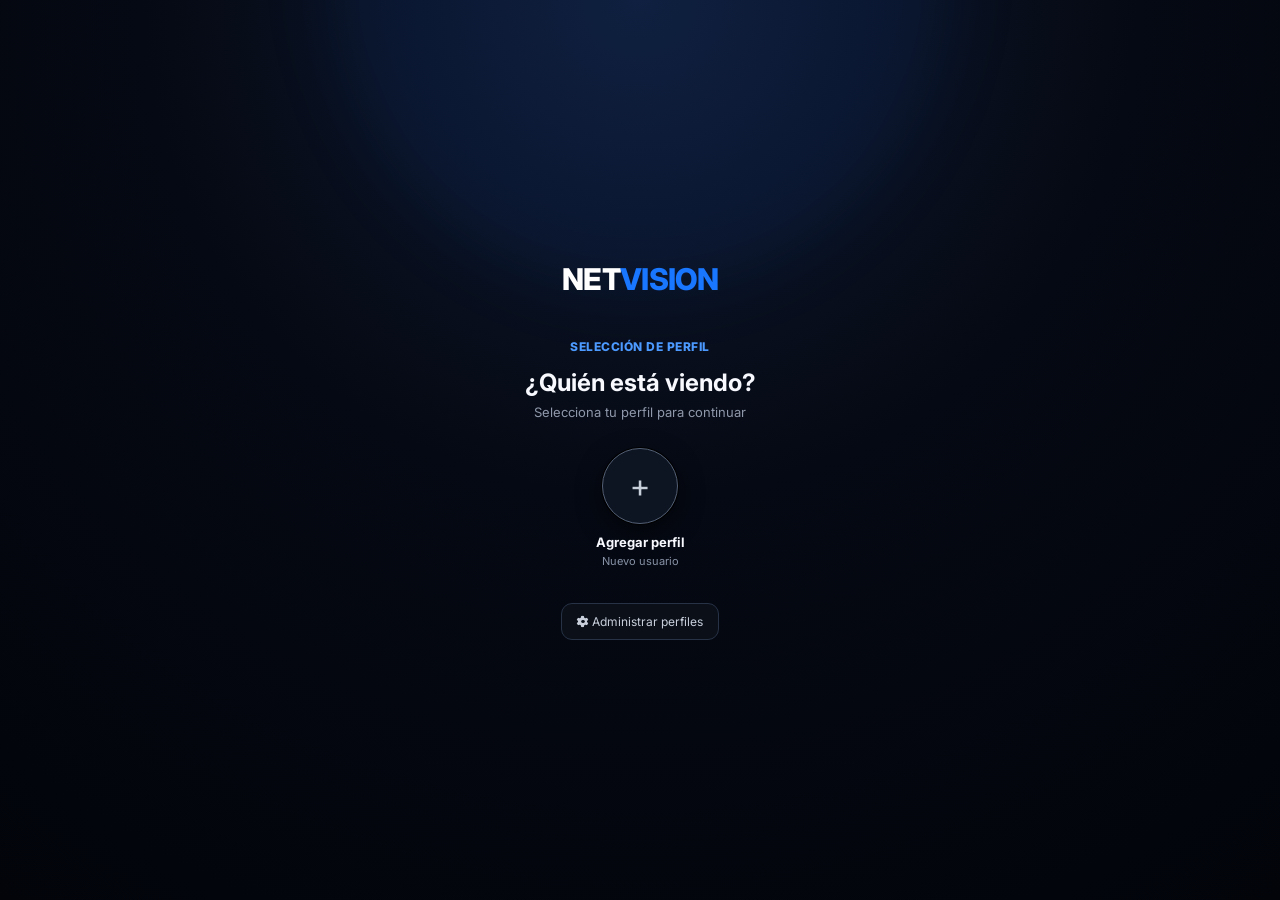
==== commit 12a193b7: "Add files via upload" ====
--- a/index.html
+++ b/index.html
@@ -1,34 +1,148 @@
-<!doctype html><html lang="es"><head>
-<meta charset="utf-8"><meta name="viewport" content="width=device-width,initial-scale=1,viewport-fit=cover">
-<meta name="theme-color" content="#070a12"><title>NETVISION</title>
-<link rel="preconnect" href="https://fonts.googleapis.com"><link rel="preconnect" href="https://fonts.gstatic.com" crossorigin>
+<!doctype html>
+<html lang="es">
+<head>
+<meta charset="utf-8">
+<meta name="viewport" content="width=device-width,initial-scale=1,viewport-fit=cover">
+<meta name="theme-color" content="#03060d">
+<title>NETVISION</title>
+<link rel="preconnect" href="https://fonts.googleapis.com">
+<link rel="preconnect" href="https://fonts.gstatic.com" crossorigin>
 <link href="https://fonts.googleapis.com/css2?family=Inter:wght@400;500;600;700;800&display=swap" rel="stylesheet">
 <link rel="stylesheet" href="https://cdnjs.cloudflare.com/ajax/libs/font-awesome/6.5.2/css/all.min.css">
-<link rel="stylesheet" href="style.css?v=500">
-</head><body>
+<link rel="stylesheet" href="style.css?v=902">
+</head>
+<body>
 <div id="toast" class="toast"></div>
+
 <section id="profileGate" class="profile-gate">
-  <div class="profile-backdrop"></div><div class="profile-shell">
-    <div class="brand brand-xl">NET<span>VISION</span></div><span class="eyebrow">BIENVENIDO</span><h1>¿Con qué perfil quieres iniciar?</h1><p>Selecciona un perfil o crea uno nuevo.</p>
+  <div class="profile-gate-glow"></div>
+  <div class="profile-shell">
+    <div class="brand brand-xl">NET<span>VISION</span></div>
+    <span class="eyebrow">SELECCIÓN DE PERFIL</span>
+    <h1>¿Quién está viendo?</h1>
+    <p>Selecciona tu perfil para continuar</p>
     <div id="profileList" class="profile-list"></div>
+    <button id="manageProfilesGate" class="outline-btn manage-gate"><i class="fa-solid fa-gear"></i> Administrar perfiles</button>
   </div>
 </section>
+
 <div id="app" class="hidden">
-<header class="topbar"><button id="homeBtn" class="brand brand-button">NET<span>VISION</span></button><div id="hello" class="hello"></div><div class="top-actions"><button id="searchBtn" class="icon-btn" title="Buscar"><i class="fa-solid fa-magnifying-glass"></i></button><button id="settingsBtn" class="icon-btn" title="Perfil y ajustes"><i class="fa-solid fa-gear"></i></button><button id="profileBtn" class="profile-mini"><span id="profileMiniAvatar"></span><span id="profileMiniName">Perfil</span></button></div></header>
+<header class="topbar">
+  <button id="homeBtn" class="brand brand-button">NET<span>VISION</span></button>
+  <div id="hello" class="hello"></div>
+  <div class="top-actions">
+    <button id="mainMenuBtn" class="main-menu-btn" title="Menú principal"><i class="fa-solid fa-house"></i><span>Menú principal</span></button>
+    <button id="searchBtn" class="icon-btn" title="Buscar"><i class="fa-solid fa-magnifying-glass"></i></button>
+    <button id="settingsBtn" class="icon-btn" title="Ajustes"><i class="fa-solid fa-gear"></i></button>
+    <button id="profileBtn" class="profile-mini" title="Cambiar perfil"><span id="profileMiniAvatar"></span><span id="profileMiniName">Perfil</span></button>
+  </div>
+</header>
+
 <main>
-<section id="homeScreen" class="screen home-screen"><div class="home-copy"><span class="eyebrow">MENÚ PRINCIPAL</span><h1>¿Qué quieres ver?</h1><p>TV en vivo, películas y series en una sola experiencia.</p></div><div class="home-options">
-<button class="home-card tv" data-view="tv"><span class="home-icon"><i class="fa-solid fa-tv"></i></span><strong>TV EN VIVO</strong><small>Canales y categorías</small><i class="fa-solid fa-arrow-right go"></i></button>
-<button class="home-card movies" data-view="movies"><span class="home-icon"><i class="fa-solid fa-film"></i></span><strong>PELÍCULAS</strong><small>Catálogo desde las APIs</small><i class="fa-solid fa-arrow-right go"></i></button>
-<button class="home-card series" data-view="series"><span class="home-icon"><i class="fa-solid fa-clapperboard"></i></span><strong>SERIES</strong><small>Temporadas y episodios</small><i class="fa-solid fa-arrow-right go"></i></button>
-</div></section>
-<section id="tvScreen" class="screen hidden page-screen"><div class="page-head"><div><span class="eyebrow">TV EN VIVO</span><h1>Canales en directo</h1></div><button class="back-home" data-home><i class="fa-solid fa-arrow-left"></i> Inicio</button></div><div class="tv-layout">
-<aside id="channelSidebar" class="channel-sidebar"><div class="sidebar-head"><div><span class="eyebrow">CATEGORÍAS</span><h2 id="categoryTitle">Todos los canales</h2></div><button id="closeSidebar" class="icon-btn mobile-only"><i class="fa-solid fa-xmark"></i></button></div><div class="channel-search"><i class="fa-solid fa-magnifying-glass"></i><input id="channelSearch" placeholder="Buscar canal..."></div><div id="categoryTabs" class="category-tabs"></div><div id="channelList" class="channel-list"></div></aside>
-<section class="tv-stage"><div id="tvPlayer" class="tv-player"><video id="tvVideo" playsinline controls></video><div id="tvEmpty" class="tv-empty"><i class="fa-solid fa-tower-broadcast"></i><h2>Selecciona un canal</h2><p>Elige un canal para comenzar.</p></div><div class="tv-top-overlay"><button class="player-back" data-home><i class="fa-solid fa-arrow-left"></i><span>TV</span></button><div class="current-channel"><strong id="tvCurrentName">Sin canal</strong><span id="tvCurrentGroup">TV EN VIVO</span></div><span class="live-badge"><i></i> EN VIVO</span></div><button id="tvPrev" class="switch-arrow prev"><i class="fa-solid fa-chevron-left"></i></button><button id="tvNext" class="switch-arrow next"><i class="fa-solid fa-chevron-right"></i></button><div class="tv-hint">← → cambiar canal</div><div class="fullscreen-controls"><button id="fsPrev" aria-label="Canal anterior"><i class="fa-solid fa-chevron-left"></i></button><button id="fsClose" aria-label="Salir de pantalla completa"><i class="fa-solid fa-compress"></i></button><button id="fsNext" aria-label="Canal siguiente"><i class="fa-solid fa-chevron-right"></i></button></div></div>
-<div class="tv-now-bar"><div id="tvLogo" class="tv-logo"><i class="fa-solid fa-tv"></i></div><div class="now-copy"><span class="eyebrow">CANAL ACTUAL</span><strong id="tvNowName">Selecciona un canal</strong><small id="tvNowGroup">—</small></div><button id="tvFullscreen" class="primary-btn compact"><i class="fa-solid fa-expand"></i><span>Pantalla completa</span></button><button id="openSidebar" class="primary-btn compact mobile-only"><i class="fa-solid fa-list"></i><span>Lista</span></button></div></section></div></section>
-<section id="catalogScreen" class="screen hidden page-screen"><div class="page-head"><div><span id="catalogEyebrow" class="eyebrow">CATÁLOGO</span><h1 id="catalogTitle">Películas</h1><p id="catalogSubtitle"></p></div><button class="back-home" data-home><i class="fa-solid fa-arrow-left"></i> Inicio</button></div><div id="catalogHero" class="catalog-hero"></div><div id="catalogGrid" class="catalog-grid"></div><div id="catalogLoading" class="catalog-loading hidden"><span class="spinner"></span> Consultando API...</div><button id="catalogMore" class="load-more hidden">Cargar más</button></section>
-<section id="mediaScreen" class="screen hidden media-screen"><div class="media-top"><button id="mediaBack" class="back-home"><i class="fa-solid fa-arrow-left"></i> Volver</button><span id="mediaTypeLabel">PELÍCULA</span></div><div class="media-layout"><section class="media-main"><div id="mediaPlayer" class="media-player"><video id="mediaVideo" playsinline controls></video><iframe id="mediaFrame" class="media-frame hidden" allow="autoplay; fullscreen; picture-in-picture" allowfullscreen></iframe><div id="mediaLoading" class="media-loading hidden"><span class="spinner"></span><span>Buscando fuente...</span></div><div id="mediaEmpty" class="media-empty hidden"><i class="fa-solid fa-film"></i><strong>No se encontró una fuente reproducible</strong><small>La API respondió sin un stream compatible.</small></div><button id="mediaFullscreen" class="media-fullscreen"><i class="fa-solid fa-expand"></i></button></div><div class="media-info-card"><div class="media-poster"><img id="mediaPoster" alt=""></div><div class="media-copy"><h1 id="mediaTitle"></h1><div id="mediaMeta" class="media-meta"></div><p id="mediaDescription"></p><button id="mediaRetry" class="primary-btn"><i class="fa-solid fa-rotate"></i> Intentar reproducir</button></div></div></section><aside id="episodesPanel" class="episodes-panel hidden"><div class="episodes-head"><div><span class="eyebrow">EPISODIOS</span><h2 id="seasonTitle">Temporada</h2></div><button id="closeEpisodes" class="icon-btn"><i class="fa-solid fa-xmark"></i></button></div><div id="episodeList" class="episode-list"></div></aside></div></section>
-</main></div>
+<section id="homeScreen" class="screen home-screen">
+  <div class="home-copy">
+    <span class="eyebrow">MENÚ PRINCIPAL</span>
+    <h1>¿Qué quieres ver?</h1>
+    <p>TV en vivo, películas y series en una sola experiencia.</p>
+  </div>
+  <div class="home-options">
+    <button class="home-card tv" data-view="tv"><span class="home-icon"><i class="fa-solid fa-tv"></i></span><strong>TV EN VIVO</strong><small>Canales en directo</small><i class="fa-solid fa-arrow-right go"></i></button>
+    <button class="home-card movies" data-view="movies"><span class="home-icon"><i class="fa-solid fa-film"></i></span><strong>PELÍCULAS</strong><small>Explora nuestro catálogo</small><i class="fa-solid fa-arrow-right go"></i></button>
+    <button class="home-card series" data-view="series"><span class="home-icon"><i class="fa-solid fa-clapperboard"></i></span><strong>SERIES</strong><small>Tus series favoritas</small><i class="fa-solid fa-arrow-right go"></i></button>
+  </div>
+  <button id="myListBtn" class="my-list-btn"><i class="fa-regular fa-bookmark"></i> Mi lista</button>
+</section>
+
+<section id="tvScreen" class="screen hidden page-screen">
+  <div class="tv-layout">
+    <aside id="channelSidebar" class="channel-sidebar">
+      <div class="sidebar-head">
+        <div><span class="eyebrow">TV EN VIVO</span><h2 id="categoryTitle">Todos los canales</h2></div>
+        <button id="closeSidebar" class="icon-btn mobile-only"><i class="fa-solid fa-xmark"></i></button>
+      </div>
+      <div class="channel-search"><i class="fa-solid fa-magnifying-glass"></i><input id="channelSearch" placeholder="Buscar canal..." autocomplete="off"></div>
+      <div id="categoryTabs" class="category-tabs"></div>
+      <div id="channelList" class="channel-list"></div>
+    </aside>
+    <section class="tv-stage">
+      <div id="tvPlayer" class="tv-player">
+        <video id="tvVideo" playsinline webkit-playsinline controls></video>
+        <div id="tvEmpty" class="tv-empty"><i class="fa-solid fa-tower-broadcast"></i><h2>Selecciona un canal</h2><p>Elige un canal para comenzar.</p></div>
+        <div class="tv-top-overlay"><button class="player-back" data-home><i class="fa-solid fa-arrow-left"></i><span>TV</span></button><div class="current-channel"><strong id="tvCurrentName">Sin canal</strong><span id="tvCurrentGroup">TV EN VIVO</span></div><span class="live-badge"><i></i> EN VIVO</span></div>
+        <button id="tvPrev" class="switch-arrow prev" aria-label="Canal anterior"><i class="fa-solid fa-chevron-left"></i></button>
+        <button id="tvNext" class="switch-arrow next" aria-label="Canal siguiente"><i class="fa-solid fa-chevron-right"></i></button>
+        <div class="tv-hint">Presiona <b>←</b> <b>→</b> para cambiar de canal</div>
+        <div class="fullscreen-controls"><button id="fsPrev" aria-label="Canal anterior"><i class="fa-solid fa-chevron-left"></i></button><button id="fsClose" aria-label="Salir de pantalla completa"><i class="fa-solid fa-compress"></i></button><button id="fsNext" aria-label="Canal siguiente"><i class="fa-solid fa-chevron-right"></i></button></div>
+      </div>
+      <div class="tv-now-bar">
+        <div id="tvLogo" class="tv-logo"><i class="fa-solid fa-tv"></i></div>
+        <div class="now-copy"><strong id="tvNowName">Selecciona un canal</strong><small id="tvNowGroup">—</small></div>
+        <button id="tvListBtn" class="outline-btn compact list-toggle-btn"><i class="fa-regular fa-bookmark"></i><span>Mi lista</span></button>
+        <button id="tvFullscreen" class="primary-btn compact"><i class="fa-solid fa-expand"></i><span>Pantalla completa</span></button>
+        <button id="openSidebar" class="primary-btn compact mobile-only"><i class="fa-solid fa-list"></i><span>Lista</span></button>
+      </div>
+    </section>
+  </div>
+</section>
+
+<section id="catalogScreen" class="screen hidden page-screen">
+  <div class="page-head">
+    <div><span id="catalogEyebrow" class="eyebrow">CATÁLOGO</span><h1 id="catalogTitle">Películas</h1><p id="catalogSubtitle"></p></div>
+    <button class="back-home" data-home><i class="fa-solid fa-arrow-left"></i> Inicio</button>
+  </div>
+  <div class="catalog-toolbar">
+    <div class="catalog-toolbar-left">
+      <div class="section-search"><i class="fa-solid fa-magnifying-glass"></i><input id="catalogSearch" placeholder="Buscar película o serie..." autocomplete="off"><button id="catalogSearchClear" class="search-clear hidden" title="Limpiar"><i class="fa-solid fa-xmark"></i></button></div>
+      <div id="catalogStatus" class="catalog-status">Cargando…</div>
+      <div id="catalogGenres" class="catalog-genres" aria-label="Categorías"></div>
+    </div>
+    <button id="catalogRefresh" class="icon-btn" title="Actualizar"><i class="fa-solid fa-rotate"></i></button>
+  </div>
+  <div id="catalogGrid" class="catalog-grid"></div>
+  <div id="catalogLoading" class="catalog-loading hidden"><span class="spinner"></span> Consultando catálogo...</div>
+  <button id="catalogMore" class="load-more hidden">Cargar más</button>
+</section>
+
+<section id="mediaScreen" class="screen hidden media-screen">
+  <div class="media-top"><button id="mediaBack" class="back-home"><i class="fa-solid fa-arrow-left"></i> Volver</button><span id="mediaTypeLabel">PELÍCULA</span></div>
+  <div class="media-layout">
+    <section class="media-main">
+      <div id="mediaPlayer" class="media-player">
+        <video id="mediaVideo" playsinline webkit-playsinline controls preload="metadata"></video>
+        <iframe id="mediaFrame" class="media-frame hidden" allow="autoplay; fullscreen; picture-in-picture; encrypted-media; clipboard-write" allowfullscreen></iframe>
+        <div id="mediaLoading" class="media-loading hidden"><span class="spinner"></span><span id="mediaLoadingText">Buscando fuente...</span></div>
+        <div id="mediaEmpty" class="media-empty hidden"><i class="fa-solid fa-film"></i><strong>No se encontró una fuente reproducible</strong><small>La API no entregó una fuente compatible con el navegador.</small><button id="mediaRetry" class="primary-btn">Intentar de nuevo</button></div>
+        <button id="mediaFullscreen" class="media-fullscreen" title="Pantalla completa"><i class="fa-solid fa-expand"></i></button>
+      </div>
+      <div class="media-info-card">
+        <div class="media-poster"><img id="mediaPoster" alt=""></div>
+        <div class="media-copy"><h1 id="mediaTitle"></h1><div id="mediaMeta" class="media-meta"></div><p id="mediaDescription"></p><div class="media-actions"><button id="mediaPlayAgain" class="primary-btn"><i class="fa-solid fa-play"></i> Reproducir</button><button id="mediaListBtn" class="outline-btn"><i class="fa-regular fa-bookmark"></i> <span>Agregar a mi lista</span></button></div></div>
+      </div>
+    </section>
+    <aside id="episodesPanel" class="episodes-panel hidden">
+      <div class="episodes-head"><div><span class="eyebrow">EPISODIOS</span><h2 id="seasonTitle">Temporada</h2></div><button id="closeEpisodes" class="icon-btn"><i class="fa-solid fa-xmark"></i></button></div>
+      <div id="episodeList" class="episode-list"></div>
+    </aside>
+  </div>
+</section>
+</main>
+</div>
+
 <div id="profileModal" class="modal hidden"><div class="modal-backdrop" data-close></div><div class="profile-modal"><button class="modal-close" data-close><i class="fa-solid fa-xmark"></i></button><span class="eyebrow">PERFIL</span><h2 id="profileModalTitle">Crear perfil</h2><div class="profile-edit-head"><div id="editAvatar" class="avatar-large"></div><label>Nombre<input id="profileName" maxlength="18" placeholder="Tu nombre"></label></div><h3>Avatares</h3><div id="avatarPicker" class="avatar-picker"></div><h3>Fondos</h3><div id="backgroundPicker" class="background-picker"></div><button id="saveProfile" class="primary-btn full">Guardar perfil</button><button id="deleteProfile" class="outline-btn danger full hidden">Eliminar perfil</button><button id="addProfileFromSettings" class="outline-btn full">+ Agregar otro perfil</button></div></div>
-<div id="searchModal" class="modal hidden"><div class="modal-backdrop" data-close-search></div><div class="search-modal"><button class="modal-close" data-close-search><i class="fa-solid fa-xmark"></i></button><span class="eyebrow">BUSCAR</span><h2>Buscar contenido</h2><input id="globalSearch" class="search-big" placeholder="Película, serie o canal..."><div id="searchResults" class="search-results"></div></div></div>
-<script src="https://cdn.jsdelivr.net/npm/hls.js@1.5.15/dist/hls.min.js"></script><script src="api.js?v=500"></script><script src="app.js?v=500"></script><script src="movies.js?v=500"></script><script src="series.js?v=500"></script><script src="reproductor.js?v=500"></script><script src="perfiles.js?v=500"></script><script src="tv.js?v=500"></script>
-</body></html>
+</div>
+
+<div id="profileSwitchModal" class="modal hidden"><div class="modal-backdrop" data-close-switch></div><div class="switch-modal"><button class="modal-close" data-close-switch><i class="fa-solid fa-xmark"></i></button><span class="eyebrow">PERFILES</span><h2>¿Quién está viendo?</h2><p class="settings-note">Cambia de perfil sin salir de NETVISION.</p><div id="profileSwitchList" class="profile-switch-list"></div><button id="switchAddProfile" class="outline-btn full"><i class="fa-solid fa-plus"></i> Crear perfil</button></div></div>
+
+<div id="settingsModal" class="modal hidden"><div class="modal-backdrop" data-close-settings></div><div class="settings-modal"><button class="modal-close" data-close-settings><i class="fa-solid fa-xmark"></i></button><span class="eyebrow">CONFIGURACIÓN</span><h2>Ajustes</h2><div class="settings-section"><h3>Perfiles</h3><button id="settingsCreateProfile" class="setting-row"><span><i class="fa-solid fa-user-plus"></i><b>Crear perfil</b><small>Crea otro perfil para compartir NETVISION.</small></span><i class="fa-solid fa-chevron-right"></i></button><button id="settingsManageProfiles" class="setting-row"><span><i class="fa-solid fa-users"></i><b>Administrar perfiles</b><small>Edita nombre, avatar y fondo.</small></span><i class="fa-solid fa-chevron-right"></i></button></div><div class="settings-section"><h3>Reproducción</h3><label class="setting-toggle"><span><i class="fa-solid fa-play"></i><b>Reproducción automática</b><small>Intenta reproducir el contenido al encontrar una fuente.</small></span><input id="settingAutoplay" type="checkbox"><span class="toggle-ui"></span></label></div><div class="settings-section"><h3>Interfaz</h3><label class="setting-toggle"><span><i class="fa-solid fa-wand-magic-sparkles"></i><b>Reducir animaciones</b><small>Reduce transiciones y efectos visuales.</small></span><input id="settingReducedMotion" type="checkbox"><span class="toggle-ui"></span></label></div><div class="settings-section"><h3>Datos</h3><button id="settingsResetPreferences" class="setting-row danger-row"><span><i class="fa-solid fa-rotate-left"></i><b>Restablecer preferencias</b><small>Restaura los ajustes de NETVISION, sin borrar tus perfiles.</small></span><i class="fa-solid fa-chevron-right"></i></button></div></div></div>
+
+<div id="myListModal" class="modal hidden"><div class="modal-backdrop" data-close-list></div><div class="list-modal"><button class="modal-close" data-close-list><i class="fa-solid fa-xmark"></i></button><span class="eyebrow">MI LISTA</span><h2>Contenido guardado</h2><div id="myListResults" class="my-list-results"></div></div></div>
+
+<script src="https://cdn.jsdelivr.net/npm/hls.js@1.5.15/dist/hls.min.js"></script>
+<script src="api.js?v=902"></script>
+<script src="app.js?v=902"></script>
+<script src="perfiles.js?v=902"></script>
+<script src="tv.js?v=902"></script>
+<script src="movies.js?v=902"></script>
+<script src="reproductor.js?v=902"></script>
+</body>
+</html>
--- a/style.css
+++ b/style.css
@@ -1,71 +1,40 @@
-:root{--bg:#070a12;--panel:#101522;--panel2:#151b2b;--text:#f5f7ff;--muted:#99a4b8;--line:rgba(255,255,255,.09);--accent:#6d7cff;--accent2:#22d3ee;--danger:#ef4444;--profile-bg:none}*{box-sizing:border-box}html,body{margin:0;min-height:100%;background:radial-gradient(circle at 20% 10%,#18213e 0,#070a12 38%,#05070c 100%);color:var(--text);font-family:Inter,system-ui,sans-serif}body:before{content:"";position:fixed;inset:0;background-image:var(--profile-bg);background-size:cover;background-position:center;opacity:.08;pointer-events:none;z-index:-1}.hidden{display:none!important}button,input{font:inherit}button{cursor:pointer}.brand{font-weight:800;letter-spacing:-.05em;font-size:1.35rem;color:#fff}.brand span{color:#7f8cff}.brand-xl{font-size:3rem}.brand-button{background:none;border:0}.eyebrow{display:block;color:#7f8cff;font-size:.72rem;font-weight:800;letter-spacing:.16em;text-transform:uppercase}.topbar{position:sticky;top:0;z-index:50;height:72px;display:flex;align-items:center;gap:24px;padding:0 clamp(18px,4vw,56px);background:rgba(7,10,18,.82);backdrop-filter:blur(20px);border-bottom:1px solid var(--line)}.hello{color:var(--muted);font-size:.9rem;flex:1}.top-actions{display:flex;align-items:center;gap:8px}.icon-btn,.profile-mini{border:1px solid var(--line);background:#111725;color:#fff;border-radius:12px;min-height:42px;padding:0 12px}.profile-mini{display:flex;align-items:center;gap:8px}.profile-mini span:first-child{width:28px;height:28px;border-radius:50%;overflow:hidden;display:grid;place-items:center;background:#27314d}.profile-mini img{width:100%;height:100%;object-fit:cover}.screen{padding:clamp(28px,5vw,70px) clamp(18px,5vw,72px);max-width:1500px;margin:auto}.home-screen{min-height:calc(100vh - 72px);display:flex;flex-direction:column;justify-content:center}.home-copy{max-width:750px;margin-bottom:36px}.home-copy h1,.page-head h1{font-size:clamp(2rem,5vw,4rem);line-height:1.02;margin:12px 0}.home-copy p,.page-head p{color:var(--muted);font-size:1rem}.home-options{display:grid;grid-template-columns:repeat(3,1fr);gap:18px}.home-card{position:relative;text-align:left;min-height:240px;border:1px solid var(--line);border-radius:24px;padding:28px;background:linear-gradient(145deg,#111827,#0d111d);color:#fff;overflow:hidden;transition:.25s}.home-card:after{content:"";position:absolute;inset:auto -30px -60px auto;width:180px;height:180px;border-radius:50%;background:var(--glow,#4f46e5);filter:blur(60px);opacity:.3}.home-card:hover{transform:translateY(-5px);border-color:rgba(255,255,255,.2)}.home-card.tv{--glow:#22d3ee}.home-card.movies{--glow:#8b5cf6}.home-card.series{--glow:#ec4899}.home-icon{display:grid;place-items:center;width:64px;height:64px;border-radius:18px;background:rgba(255,255,255,.08);font-size:1.5rem;margin-bottom:38px}.home-card strong{display:block;font-size:1.15rem}.home-card small{display:block;color:var(--muted);margin-top:8px}.go{position:absolute;right:24px;bottom:24px}.page-head{display:flex;align-items:flex-end;justify-content:space-between;gap:20px;margin-bottom:28px}.back-home{border:1px solid var(--line);background:#111725;color:#fff;border-radius:12px;padding:12px 16px;white-space:nowrap}.tv-layout{display:grid;grid-template-columns:340px 1fr;gap:18px}.channel-sidebar{background:rgba(12,17,29,.94);border:1px solid var(--line);border-radius:20px;overflow:hidden;height:min(720px,calc(100vh - 170px));display:flex;flex-direction:column}.sidebar-head{padding:18px;border-bottom:1px solid var(--line);display:flex;justify-content:space-between}.sidebar-head h2{font-size:1rem;margin:6px 0}.channel-search{padding:12px;border-bottom:1px solid var(--line);position:relative}.channel-search i{position:absolute;left:24px;top:25px;color:#69758b}.channel-search input{width:100%;background:#080d17;border:1px solid var(--line);border-radius:12px;padding:12px 12px 12px 38px;color:#fff;outline:none}.category-tabs{padding:10px;display:flex;gap:7px;overflow:auto;border-bottom:1px solid var(--line)}.category-tab{border:1px solid var(--line);background:#0b101b;color:#aeb8c9;border-radius:999px;padding:8px 11px;white-space:nowrap;font-size:.75rem}.category-tab span{margin-left:6px;opacity:.65}.category-tab.active{background:#6d7cff;color:#fff;border-color:#6d7cff}.channel-list{overflow:auto;padding:8px}.channel-item{display:flex;align-items:center;gap:10px;width:100%;text-align:left;border:1px solid transparent;background:transparent;color:#fff;padding:10px;border-radius:12px}.channel-item:hover,.channel-item.active{background:#151c2b;border-color:var(--line)}.channel-logo{width:42px;height:42px;border-radius:10px;background:#20283a;display:grid;place-items:center;overflow:hidden;flex:0 0 42px}.channel-logo img{width:100%;height:100%;object-fit:contain}.channel-item strong,.channel-item small{display:block}.channel-item small{color:var(--muted);font-size:.7rem;margin-top:3px}.tv-stage{min-width:0}.tv-player{position:relative;background:#020308;border-radius:22px;overflow:hidden;aspect-ratio:16/9;border:1px solid var(--line);box-shadow:0 25px 80px rgba(0,0,0,.4)}.tv-player video{width:100%;height:100%;display:block;object-fit:contain;background:#000}.tv-empty{position:absolute;inset:0;display:grid;place-content:center;text-align:center;color:#8e99ad;background:radial-gradient(circle,#151d32,#03050a)}.tv-empty i{font-size:3rem;color:#7180ff;margin-bottom:15px}.tv-empty h2{color:#fff;margin:0}.tv-top-overlay{position:absolute;left:0;right:0;top:0;padding:18px;display:flex;align-items:center;gap:12px;background:linear-gradient(#000b,transparent);pointer-events:none}.tv-top-overlay>*{pointer-events:auto}.player-back{border:1px solid #ffffff22;background:#0c1220cc;color:#fff;border-radius:10px;padding:9px 12px}.current-channel{flex:1}.current-channel strong,.current-channel span{display:block}.current-channel span{font-size:.7rem;color:#aeb7c8}.live-badge{font-size:.7rem;font-weight:800}.live-badge i{display:inline-block;width:7px;height:7px;border-radius:50%;background:#ef4444;box-shadow:0 0 12px #ef4444;margin-right:5px}.switch-arrow,.fullscreen-controls button{position:absolute;width:48px;height:48px;border-radius:50%;border:1px solid #ffffff28;background:#050914bb;color:#fff;backdrop-filter:blur(10px);display:grid;place-items:center;z-index:5}.switch-arrow.prev{left:16px;top:50%;transform:translateY(-50%)}.switch-arrow.next{right:16px;top:50%;transform:translateY(-50%)}.tv-hint{position:absolute;bottom:14px;left:50%;transform:translateX(-50%);font-size:.7rem;color:#aab3c5;background:#050914aa;padding:8px 12px;border-radius:999px}.fullscreen-controls{display:none;position:absolute;inset:0;pointer-events:none;z-index:20}.fullscreen-controls button{pointer-events:auto;top:50%;transform:translateY(-50%)}.fullscreen-controls button:first-child{left:24px}.fullscreen-controls button:last-child{right:24px}.fullscreen-controls button:nth-child(2){top:24px;right:24px;transform:none;width:42px;height:42px}.tv-player.is-fullscreen .fullscreen-controls,.tv-player.pseudo-fullscreen .fullscreen-controls{display:block}.tv-player:fullscreen{width:100vw;height:100vh;border-radius:0}.tv-player:fullscreen video{width:100%;height:100%}.tv-player:fullscreen .switch-arrow{display:none}.tv-now-bar{margin-top:12px;padding:12px 14px;border:1px solid var(--line);background:#0d1320;border-radius:16px;display:flex;align-items:center;gap:12px}.tv-logo{width:48px;height:48px;border-radius:12px;background:#20283a;display:grid;place-items:center;overflow:hidden}.tv-logo img{width:100%;height:100%;object-fit:contain}.now-copy{flex:1}.now-copy strong,.now-copy small{display:block}.now-copy small{color:var(--muted)}.primary-btn,.outline-btn{border:1px solid transparent;background:#6d7cff;color:#fff;border-radius:12px;padding:12px 16px;font-weight:700}.outline-btn{background:#111725;border-color:var(--line)}.danger{color:#ff9b9b;border-color:#57272d}.compact{padding:10px 13px}.catalog-hero{min-height:150px;border-radius:22px;background:linear-gradient(110deg,#151c33,#0e1321);margin-bottom:22px}.catalog-grid{display:grid;grid-template-columns:repeat(6,1fr);gap:16px}.catalog-card{min-width:0}.catalog-poster{position:relative;aspect-ratio:2/3;border-radius:16px;overflow:hidden;background:#131a29;border:1px solid var(--line)}.catalog-poster img{width:100%;height:100%;object-fit:cover;display:block}.catalog-poster:after{content:"";position:absolute;inset:0;background:linear-gradient(transparent 50%,#000c)}.rating{position:absolute;left:10px;top:10px;background:#070a12cc;padding:5px 8px;border-radius:999px;font-size:.7rem;z-index:2}.play-card{position:absolute;left:50%;top:50%;transform:translate(-50%,-50%) scale(.85);width:52px;height:52px;border-radius:50%;border:1px solid #ffffff44;background:#6d7cffdd;color:#fff;z-index:3;opacity:0;transition:.2s}.catalog-card:hover .play-card{opacity:1;transform:translate(-50%,-50%) scale(1)}.catalog-info h3{font-size:.9rem;margin:9px 2px 4px;white-space:nowrap;overflow:hidden;text-overflow:ellipsis}.catalog-info span{color:var(--muted);font-size:.7rem}.catalog-loading{text-align:center;color:var(--muted);padding:30px}.spinner{display:inline-block;width:22px;height:22px;border:3px solid #ffffff20;border-top-color:#7f8cff;border-radius:50%;animation:spin .8s linear infinite;vertical-align:middle}@keyframes spin{to{transform:rotate(360deg)}}.load-more{display:block;margin:25px auto;background:#111725;border:1px solid var(--line);color:#fff;border-radius:12px;padding:12px 22px}.empty-catalog{grid-column:1/-1;text-align:center;padding:80px;color:var(--muted)}.empty-catalog i{font-size:3rem;color:#6d7cff}.media-top{padding:18px clamp(18px,5vw,72px);display:flex;justify-content:space-between}.media-layout{max-width:1500px;margin:auto;padding:0 clamp(18px,5vw,72px) 60px;display:grid;grid-template-columns:1fr 340px;gap:20px}.media-player{position:relative;background:#000;border-radius:22px;overflow:hidden;aspect-ratio:16/9;border:1px solid var(--line)}.media-player video,.media-frame{width:100%;height:100%;border:0;background:#000}.media-fullscreen{position:absolute;right:16px;bottom:16px;width:46px;height:46px;border:1px solid #ffffff2e;border-radius:12px;background:#080c16cc;color:#fff;display:grid;place-items:center;z-index:10}.media-player:fullscreen{width:100vw;height:100vh;border-radius:0}.media-player.is-fullscreen .media-fullscreen{background:#6d7cff}.media-empty,.media-loading{position:absolute;inset:0;display:grid;place-content:center;text-align:center;background:#03050a;color:#a9b2c2;z-index:4}.media-empty i{font-size:3rem;color:#7481ff;margin-bottom:12px}.media-empty strong,.media-empty small{display:block}.media-empty strong{color:#fff}.media-info-card{margin-top:16px;display:flex;gap:20px;padding:18px;border:1px solid var(--line);background:#0e1421;border-radius:20px}.media-poster{width:150px;aspect-ratio:2/3;border-radius:14px;overflow:hidden;background:#161d2c;flex:none}.media-poster img{width:100%;height:100%;object-fit:cover}.media-copy h1{margin:0 0 10px}.media-meta{color:#aeb8c8;margin-bottom:12px}.media-copy p{color:var(--muted);line-height:1.6}.episodes-panel{border:1px solid var(--line);background:#0e1421;border-radius:20px;padding:18px;align-self:start;max-height:700px;overflow:auto}.episodes-head{display:flex;justify-content:space-between}.episode-item{display:flex;gap:12px;align-items:center;width:100%;background:#111827;border:1px solid transparent;color:#fff;text-align:left;border-radius:12px;padding:12px;margin-top:8px}.episode-item:hover{border-color:var(--line);background:#171f31}.episode-item span{width:28px;height:28px;display:grid;place-items:center;border-radius:8px;background:#252e43}.profile-gate{min-height:100vh;display:grid;place-items:center;position:relative;overflow:hidden}.profile-backdrop{position:absolute;inset:0;background:radial-gradient(circle at 50% 25%,#27396b,#070a12 55%)}.profile-shell{position:relative;text-align:center;width:min(850px,92vw);padding:50px 20px}.profile-shell h1{font-size:clamp(1.8rem,4vw,3rem);margin:14px 0 8px}.profile-shell p{color:var(--muted)}.profile-list{display:flex;flex-wrap:wrap;justify-content:center;gap:22px;margin:35px 0}.profile-choice{width:150px;background:none;border:0;color:#fff}.profile-avatar{width:112px;height:112px;margin:auto;border-radius:28px;overflow:hidden;background:#1a2336;border:2px solid transparent;transition:.2s}.profile-choice:hover .profile-avatar{transform:translateY(-4px);border-color:#7f8cff;box-shadow:0 15px 35px #0006}.profile-avatar img{width:100%;height:100%;object-fit:cover}.profile-choice strong{display:block;margin-top:10px}.plus{font-size:3rem;display:grid;place-items:center}.modal{position:fixed;inset:0;z-index:100;display:grid;place-items:center}.modal-backdrop{position:absolute;inset:0;background:#000b;backdrop-filter:blur(12px)}.profile-modal,.search-modal{position:relative;width:min(650px,92vw);max-height:90vh;overflow:auto;background:#101624;border:1px solid var(--line);border-radius:24px;padding:28px;box-shadow:0 30px 100px #000a}.modal-close{position:absolute;right:15px;top:15px;width:40px;height:40px;border-radius:12px;border:1px solid var(--line);background:#151d2c;color:#fff}.profile-edit-head{display:flex;gap:18px;align-items:center;margin:20px 0}.avatar-large{width:92px;height:92px;border-radius:24px;overflow:hidden;background:#20283a;flex:none}.avatar-large img{width:100%;height:100%;object-fit:cover}.profile-edit-head label{flex:1;color:#aeb8c8;font-size:.8rem}.profile-edit-head input{display:block;width:100%;margin-top:7px;background:#080d17;border:1px solid var(--line);color:#fff;border-radius:12px;padding:12px;outline:none}.profile-modal h3{font-size:.85rem;color:#aeb8c8;margin-top:22px}.avatar-picker{display:grid;grid-template-columns:repeat(8,1fr);gap:8px}.avatar-option{padding:0;border-radius:14px;overflow:hidden;border:2px solid transparent;background:#1b2436;aspect-ratio:1}.avatar-option.active{border-color:#7f8cff}.avatar-option img{width:100%;height:100%}.background-picker{display:grid;grid-template-columns:repeat(4,1fr);gap:8px}.background-option{aspect-ratio:16/7;border-radius:12px;border:2px solid transparent;background-size:cover;background-position:center}.background-option.active{border-color:#7f8cff}.full{width:100%;margin-top:18px}.search-big{width:100%;border:1px solid var(--line);background:#080d17;color:#fff;padding:15px;border-radius:14px;outline:none}.search-results{margin-top:15px;display:grid;gap:8px}.search-result{display:flex;gap:12px;align-items:center;background:#141c2b;border:1px solid var(--line);color:#fff;border-radius:12px;padding:8px;text-align:left}.search-result img{width:44px;height:60px;object-fit:cover;border-radius:7px}.search-result span,.search-result small{display:block}.search-result small{color:var(--muted);margin-top:4px}.toast{position:fixed;left:50%;bottom:25px;transform:translate(-50%,20px);background:#101624;color:#fff;border:1px solid var(--line);padding:12px 16px;border-radius:12px;opacity:0;pointer-events:none;transition:.25s;z-index:200}.toast.show{opacity:1;transform:translate(-50%,0)}.mobile-only{display:none}
-@media(max-width:1100px){.catalog-grid{grid-template-columns:repeat(4,1fr)}.tv-layout{grid-template-columns:290px 1fr}.media-layout{grid-template-columns:1fr}.episodes-panel{max-height:none}}
-@media(max-width:760px){.topbar{height:64px;padding:0 14px;gap:10px}.brand{font-size:1.1rem}.hello{display:none}.profile-mini span:last-child{display:none}.screen{padding:24px 14px}.home-options{grid-template-columns:1fr}.home-card{min-height:155px}.home-icon{margin-bottom:18px}.page-head{align-items:flex-start}.page-head h1{font-size:2rem}.page-head .back-home{font-size:.8rem}.tv-layout{display:block}.channel-sidebar{position:fixed;left:0;top:0;bottom:0;width:min(88vw,360px);height:100vh;z-index:80;border-radius:0;transform:translateX(-105%);transition:.25s}.channel-sidebar.open{transform:translateX(0)}.mobile-only{display:inline-flex}.tv-player{aspect-ratio:16/10;border-radius:16px}.tv-top-overlay{padding:10px}.tv-top-overlay .player-back span{display:none}.tv-hint{display:none}.tv-now-bar{flex-wrap:wrap}.tv-now-bar .now-copy{min-width:0}.tv-now-bar .primary-btn{flex:1}.catalog-grid{grid-template-columns:repeat(2,1fr);gap:12px}.catalog-poster{border-radius:13px}.play-card{opacity:1;width:44px;height:44px}.media-info-card{flex-direction:column}.media-poster{width:120px}.media-layout{padding:0 14px 40px}.media-top{padding:14px}.avatar-picker{grid-template-columns:repeat(4,1fr)}.background-picker{grid-template-columns:repeat(2,1fr)}.brand-xl{font-size:2.5rem}}
+:root{--bg:#03060d;--panel:#0a0f19;--panel2:#0d1320;--line:#202b3c;--text:#f7f9ff;--muted:#929caf;--blue:#1678ff;--blue2:#1d58ff;--purple:#c04dff;--cyan:#16dbe2;--profile-bg:none}*{box-sizing:border-box}html{background:var(--bg)}body{margin:0;min-height:100vh;background:radial-gradient(circle at 15% 8%,#172544 0,#070b14 32%,#03060d 72%);background-attachment:fixed;color:var(--text);font-family:Inter,Arial,sans-serif;overflow-x:hidden}button,input{font:inherit}button{color:inherit}.hidden{display:none!important}.brand{font-weight:800;letter-spacing:-.7px;color:#fff;font-size:23px}.brand span{color:#1976ff}.brand-button{border:0;background:none;padding:0;cursor:pointer}.eyebrow{display:block;color:#4c9aff;font-size:12px;font-weight:800;letter-spacing:.5px}.toast{position:fixed;left:50%;bottom:22px;transform:translate(-50%,20px);opacity:0;pointer-events:none;z-index:1000;background:#111827;border:1px solid #30405b;border-radius:12px;padding:11px 16px;font-size:13px;box-shadow:0 12px 40px #0008;transition:.22s}.toast.show{opacity:1;transform:translate(-50%,0)}
 
-/* NETVISION v2 visual fixes */
-.profile-gate{background:#050812}.profile-backdrop{background:radial-gradient(circle at 50% 0%,#273c7a55,transparent 45%),linear-gradient(135deg,#060913,#0b1020 55%,#05070d)}
-.profile-shell{background:#070b14cc;border:1px solid #ffffff12;border-radius:30px;box-shadow:0 35px 120px #000b;backdrop-filter:blur(22px)}
-.profile-list{gap:26px}.profile-choice{cursor:pointer}.profile-choice small{display:block;color:#71809b;margin-top:5px;font-size:.72rem}.profile-choice.add-profile .profile-avatar{border-style:dashed;background:#0b1220}.profile-choice:hover strong{color:#b8c8ff}
-.profile-modal{background:linear-gradient(160deg,#111a2b,#0a0f1a 65%);box-shadow:0 40px 120px #000d}.avatar-option,.background-option{cursor:pointer}.avatar-option{transition:.18s}.avatar-option:hover{transform:translateY(-2px);border-color:#6179ff}.background-option{position:relative;overflow:hidden}.background-option span{position:absolute;left:9px;bottom:7px;font-size:.7rem;color:#fff;text-shadow:0 2px 8px #000}.background-option:hover{transform:translateY(-2px)}
-.tv-player{isolation:isolate}.tv-player video{position:relative;z-index:1}.tv-top-overlay,.switch-arrow,.tv-hint,.fullscreen-controls{z-index:8}.switch-arrow{box-shadow:0 8px 30px #0008;backdrop-filter:blur(10px);background:#080d17cc;border:1px solid #ffffff2a}.switch-arrow:hover{background:#14213a;border-color:#6f86ff}.fullscreen-controls{z-index:30}.fullscreen-controls button{width:58px;height:58px;border-radius:50%;border:1px solid #ffffff35;background:linear-gradient(145deg,#101a2bdf,#070b13df);color:#fff;box-shadow:0 12px 40px #000b;display:grid;place-items:center;font-size:1.25rem}.fullscreen-controls button:hover{background:#536cff;border-color:#b6c0ff;transform:translateY(-50%) scale(1.05)}.fullscreen-controls button:nth-child(2){border-radius:14px;width:44px;height:44px;font-size:1rem}.tv-player:fullscreen{background:#000}.tv-player:fullscreen .fullscreen-controls{display:block}.tv-player:fullscreen .tv-top-overlay{display:flex}.tv-player:fullscreen .switch-arrow{display:none}.tv-player.pseudo-fullscreen{position:fixed!important;inset:0!important;width:100vw!important;height:100vh!important;z-index:9999!important;border-radius:0!important}.tv-player.pseudo-fullscreen .fullscreen-controls{display:block}
-.media-player{isolation:isolate}.media-fullscreen{width:52px;height:52px;border-radius:15px;background:linear-gradient(145deg,#111a2bdf,#070b13df);box-shadow:0 12px 35px #0009;transition:.18s}.media-fullscreen:hover{transform:scale(1.06);background:#536cff}.media-player:fullscreen{background:#000}.media-player:fullscreen .media-fullscreen{display:grid}
-@media(max-width:760px){.tv-stage{padding-top:0}.tv-player{margin-top:0;aspect-ratio:16/10;min-height:220px}.tv-top-overlay{top:0;bottom:auto;min-height:58px;background:linear-gradient(#03050bd9,transparent);padding:9px 10px}.current-channel{max-width:50vw;overflow:hidden}.current-channel strong{white-space:nowrap;overflow:hidden;text-overflow:ellipsis;display:block}.live-badge{font-size:.65rem}.switch-arrow{width:46px;height:46px}.switch-arrow.prev{left:8px}.switch-arrow.next{right:8px}.tv-player:fullscreen .tv-top-overlay{padding-top:max(12px,env(safe-area-inset-top))}.tv-player:fullscreen .fullscreen-controls button:first-child{left:14px}.tv-player:fullscreen .fullscreen-controls button:last-child{right:14px}.tv-player:fullscreen .fullscreen-controls button:nth-child(2){top:14px;right:14px}.tv-now-bar{position:relative;z-index:10}.profile-shell{padding:38px 12px}.profile-list{gap:18px}.profile-choice{width:112px}.profile-avatar{width:92px;height:92px}.profile-modal{padding:22px 16px}.media-top{position:sticky;top:0;z-index:20;background:#070a12ee;backdrop-filter:blur(14px)} }
+/* PROFILE */
+.profile-gate{min-height:100vh;display:grid;place-items:center;padding:34px 18px;position:relative;overflow:hidden;background:radial-gradient(circle at 50% 0,#101b32 0,#050913 45%,#02040a 100%)}.profile-gate-glow{position:absolute;width:620px;height:620px;border-radius:50%;background:#1269ff12;filter:blur(35px);top:-330px}.profile-shell{position:relative;width:min(900px,100%);text-align:center}.brand-xl{font-size:30px;margin-bottom:42px}.profile-shell h1{font-size:24px;margin:14px 0 7px}.profile-shell>p{color:#8f98aa;margin:0 0 28px;font-size:13px}.profile-list{display:flex;justify-content:center;gap:26px;flex-wrap:wrap}.profile-choice{width:104px;background:none;border:0;padding:0;cursor:pointer;text-align:center}.profile-avatar{width:76px;height:76px;border-radius:50%;margin:auto;border:1px solid #3a465b;background:#0d1422;overflow:hidden;display:grid;place-items:center;box-shadow:0 0 0 1px #000,0 8px 24px #0008;transition:.2s}.profile-choice:hover .profile-avatar{transform:translateY(-4px);border-color:#2787ff;box-shadow:0 0 0 2px #2787ff33,0 12px 28px #000}.profile-avatar img{width:100%;height:100%;display:block}.profile-choice strong{display:block;margin-top:10px;font-size:13px}.profile-choice small{display:block;margin-top:4px;color:#8792a6;font-size:11px}.add-profile .profile-avatar.plus{font-size:32px;color:#c7cfdb;border:1px solid #536075}.manage-gate{margin-top:35px}.outline-btn{background:#0a0f18;border:1px solid #273246;border-radius:11px;padding:10px 15px;cursor:pointer}.outline-btn:hover{border-color:#4a76ad}.manage-gate{font-size:12px;color:#c8cfdb}
 
-/* NETVISION v4 — categorías visibles y fondos de perfil funcionales */
-:root{--profile-bg:none;--profile-bg-opacity:.22}
-body:before{opacity:var(--profile-bg-opacity);background-image:var(--profile-bg);background-size:cover;background-position:center;filter:saturate(.9);transition:opacity .25s,background-image .25s}
-.profile-gate .profile-backdrop{background-image:linear-gradient(135deg,#050812d9,#070b14dd),var(--profile-bg),radial-gradient(circle at 50% 15%,#273c7a55,transparent 45%);background-size:cover;background-position:center;transition:background-image .25s}
-.tv-category-bar{display:flex;gap:9px;overflow-x:auto;padding:5px 2px 16px;margin-bottom:4px;scrollbar-width:thin;position:relative;z-index:2}
-.tv-category-bar .category-tab{flex:0 0 auto;padding:10px 14px;font-size:.78rem;background:#0b101bdd;box-shadow:0 8px 25px #0004}
-.tv-category-bar .category-tab.active{background:linear-gradient(135deg,#5e70ff,#7f5cff);box-shadow:0 8px 30px #536cff33}
-.category-tabs{min-height:52px}
-.profile-modal .full + .full{margin-top:10px}
-.profile-settings-note{color:var(--muted);font-size:.8rem;margin-top:6px}
-@media(max-width:760px){.tv-category-bar{margin:0 -4px 10px;padding:3px 4px 12px}.tv-category-bar .category-tab{padding:9px 12px}.channel-sidebar .category-tabs{display:none}.profile-gate .profile-backdrop{background-image:linear-gradient(135deg,#050812df,#070b14ed),var(--profile-bg)}.profile-shell{max-height:92vh;overflow:auto}}
+/* APP HEADER */
+#app{min-height:100vh}.topbar{height:78px;display:flex;align-items:center;gap:25px;padding:0 3.8%;border-bottom:1px solid #151e2d;background:#050912dd;backdrop-filter:blur(16px);position:sticky;top:0;z-index:50}.hello{font-size:12px;color:#b0b8c8;flex:1}.top-actions{display:flex;align-items:center;gap:8px}.icon-btn{width:38px;height:38px;display:grid;place-items:center;background:#070d17;border:1px solid #263248;border-radius:50%;cursor:pointer}.icon-btn:hover{border-color:#55739d}.profile-mini{display:flex;align-items:center;gap:8px;background:none;border:0;cursor:pointer;padding:3px 5px}.profile-mini>span:last-child{font-size:12px;color:#d9deea}.profile-mini #profileMiniAvatar{width:34px;height:34px;border-radius:50%;overflow:hidden;border:1px solid #39506e}.profile-mini img{width:100%;height:100%}
+main{width:min(1470px,96%);margin:auto}.screen{min-height:calc(100vh - 78px)}
 
-/* NETVISION V5 — categorías únicamente dentro de la lista lateral */
-.tv-category-bar{display:none!important}
-.channel-sidebar .category-tabs{display:flex!important;flex-wrap:wrap;max-height:145px;overflow-y:auto;align-content:flex-start}
-.channel-sidebar .category-tabs .category-tab{flex:0 0 auto}
+/* HOME */
+.home-screen{display:flex;flex-direction:column;align-items:center;justify-content:center;padding:60px 20px}.home-copy{text-align:center;margin-bottom:35px}.home-copy h1{font-size:26px;margin:12px 0 8px}.home-copy p{color:#7f899b;margin:0;font-size:13px}.home-options{display:grid;grid-template-columns:repeat(3,minmax(180px,250px));gap:14px}.home-card{height:154px;border-radius:13px;background:#07101d;border:1px solid #23324b;position:relative;text-align:left;padding:20px;cursor:pointer;display:flex;flex-direction:column;justify-content:flex-end;overflow:hidden;transition:.22s}.home-card:before{content:"";position:absolute;inset:0;opacity:.08;background:radial-gradient(circle at 50% 25%,#fff,transparent 55%)}.home-card:hover{transform:translateY(-4px);box-shadow:0 14px 40px #0008}.home-card.tv{border-color:#2384ff}.home-card.movies{border-color:#b84cff}.home-card.series{border-color:#1ddce3}.home-icon{position:absolute;top:25px;left:22px;font-size:38px;color:#2586ff}.movies .home-icon{color:#c653ff}.series .home-icon{color:#20dce0}.home-card strong{font-size:14px;position:relative}.home-card small{color:#7f8a9d;margin-top:6px;font-size:10px;position:relative}.go{position:absolute;right:18px;bottom:20px;font-size:13px;color:#7e8ba1}.my-list-btn{margin-top:26px;background:#080d16;border:1px solid #263348;border-radius:11px;padding:9px 18px;font-size:12px;cursor:pointer;color:#cbd2df}
 
-/* Fondo del perfil aplicado realmente a TODA la aplicación */
-body{position:relative;isolation:isolate;background:#050812}
-body:before{z-index:-1!important;opacity:0!important}
-body:after{display:none}
-#app{position:relative;z-index:1;min-height:100vh}
-.profile-gate{position:relative;z-index:1;min-height:100vh}
+/* TV */
+.tv-layout{display:grid;grid-template-columns:330px 1fr;min-height:calc(100vh - 78px);border-left:1px solid #131d2b;border-right:1px solid #131d2b}.channel-sidebar{background:#060b13;border-right:1px solid #1c2737;min-width:0;padding:18px 10px}.sidebar-head{display:flex;justify-content:space-between;align-items:center;padding:0 8px 13px}.sidebar-head h2{font-size:14px;margin:6px 0 0}.channel-search{height:38px;border:1px solid #253144;border-radius:8px;background:#090f18;display:flex;align-items:center;gap:9px;padding:0 11px;margin:0 4px 10px}.channel-search i{font-size:11px;color:#69778c}.channel-search input{width:100%;background:none;border:0;outline:0;color:#fff;font-size:11px}.category-tabs{display:flex;gap:4px;overflow:auto;padding:2px 4px 9px}.category-tab{border:0;background:#0a1019;color:#8792a5;border-radius:7px;padding:6px 8px;font-size:9px;white-space:nowrap;cursor:pointer}.category-tab.active{background:#0b4dc0;color:#fff}.channel-list{display:flex;flex-direction:column;gap:2px;max-height:calc(100vh - 170px);overflow:auto;padding:0 4px}.channel-item{display:grid;grid-template-columns:30px 1fr 20px;align-items:center;gap:8px;text-align:left;border:0;border-radius:7px;background:transparent;padding:7px 6px;cursor:pointer;color:#dce2ec}.channel-item:hover{background:#101827}.channel-item.active{background:#0d4db9}.channel-logo{width:28px;height:25px;display:grid;place-items:center}.channel-logo img{max-width:26px;max-height:24px}.channel-logo i{font-size:14px;color:#8390a5}.channel-item strong{display:block;font-size:10px;font-weight:600;white-space:nowrap;overflow:hidden;text-overflow:ellipsis}.channel-item small{display:block;font-size:8px;color:#718096;margin-top:2px}.channel-item.active small{color:#c8ddff}.channel-item>i{font-size:10px;color:#657187}.tv-stage{background:#02050a;padding:0;display:flex;flex-direction:column;min-width:0}.tv-player{position:relative;background:#000;aspect-ratio:16/8.6;min-height:330px;overflow:hidden}.tv-player video{width:100%;height:100%;display:block;object-fit:cover;background:#000}.tv-empty{position:absolute;inset:0;display:grid;place-content:center;text-align:center;background:radial-gradient(circle at center,#111b2b,#02050a 65%)}.tv-empty i{font-size:48px;color:#226fff;margin:auto}.tv-empty h2{font-size:16px;margin:15px 0 5px}.tv-empty p{font-size:11px;color:#6f7b8e;margin:0}.tv-top-overlay{position:absolute;top:0;left:0;right:0;display:flex;align-items:center;gap:14px;padding:14px 18px;background:linear-gradient(#000b,transparent);pointer-events:none}.tv-top-overlay button{pointer-events:auto}.player-back{border:1px solid #58677d;background:#070b12bb;width:40px;height:40px;border-radius:50%;cursor:pointer}.player-back span{display:none}.current-channel{flex:1}.current-channel strong{display:block;font-size:14px}.current-channel span{font-size:9px;color:#aab3c1}.live-badge{font-size:9px;color:#ff4545}.live-badge i{display:inline-block;width:6px;height:6px;border-radius:50%;background:#ff3434;margin-right:4px}.switch-arrow{position:absolute;top:50%;transform:translateY(-50%);width:44px;height:44px;border-radius:50%;border:1px solid #718095;background:#050912b8;cursor:pointer;font-size:18px}.switch-arrow.prev{left:18px}.switch-arrow.next{right:18px}.tv-hint{position:absolute;left:50%;top:50%;transform:translate(-50%,-50%);background:#111824dd;border:1px solid #354257;border-radius:8px;padding:9px 15px;font-size:10px;color:#e2e7ef}.fullscreen-controls{display:none}.tv-now-bar{min-height:82px;background:#080d16;border:1px solid #202d40;border-radius:0 0 8px 8px;display:flex;align-items:center;gap:12px;padding:12px}.tv-logo{width:52px;height:52px;background:#0b5e4d;border-radius:4px;display:grid;place-items:center;overflow:hidden}.tv-logo img{max-width:100%;max-height:100%}.tv-logo i{font-size:20px}.now-copy{flex:1}.now-copy strong{display:block;font-size:13px}.now-copy small{display:block;color:#8490a2;font-size:10px;margin-top:5px}.primary-btn{border:1px solid #1b72ff;background:#0758dc;color:#fff;border-radius:9px;padding:10px 14px;cursor:pointer;font-weight:700;font-size:12px}.primary-btn:hover{background:#1269ef}.compact{padding:9px 11px}.mobile-only{display:none}
 
-/* El panel lateral conserva las categorías en móvil */
-@media(max-width:760px){
-  .channel-sidebar .category-tabs{display:flex!important;max-height:180px}
-}
+/* CATALOG */
+.page-screen{padding:28px 22px 55px}.page-head{display:flex;justify-content:space-between;align-items:end;gap:20px;margin-bottom:20px}.page-head h1{font-size:26px;margin:7px 0 5px}.page-head p{color:#778397;font-size:11px;margin:0}.back-home{background:#080e18;border:1px solid #263449;border-radius:9px;padding:9px 13px;color:#ccd3df;cursor:pointer;font-size:11px}.catalog-toolbar{display:flex;justify-content:space-between;align-items:flex-start;gap:12px;margin-bottom:12px}.catalog-toolbar-left{min-width:0;display:flex;flex-direction:column;gap:9px;flex:1}.catalog-genres{display:flex;gap:6px;overflow-x:auto;padding:1px 0 4px;scrollbar-width:thin}.genre-chip{border:1px solid #25354b;background:#080f19;color:#8996a9;border-radius:999px;padding:6px 10px;font-size:9px;white-space:nowrap;cursor:pointer}.genre-chip:hover{border-color:#3a70b8;color:#d9e5f5}.genre-chip.active{background:#0b55c7;border-color:#247bff;color:#fff}.channel-empty{display:grid;place-items:center;text-align:center;gap:6px;padding:35px 12px;color:#7f8b9e;font-size:10px}.channel-empty i{font-size:25px;color:#347eff}.channel-empty strong{font-size:11px;color:#c7d0dd}.channel-empty small{font-size:9px}.catalog-status{font-size:11px;color:#788498}.catalog-grid{display:grid;grid-template-columns:repeat(auto-fill,minmax(155px,1fr));gap:15px}.catalog-card{background:#080e17;border:1px solid #1c293b;border-radius:10px;overflow:hidden;cursor:pointer;transition:.2s;min-width:0}.catalog-card:hover{transform:translateY(-4px);border-color:#3b72bc;box-shadow:0 14px 35px #0009}.catalog-poster{aspect-ratio:2/3;background:#0c1420;position:relative;overflow:hidden}.catalog-poster img{width:100%;height:100%;object-fit:cover;display:block}.rating{position:absolute;top:8px;right:8px;background:#05080dcc;border:1px solid #354158;border-radius:6px;padding:4px 6px;font-size:9px;color:#ffd36a}.play-card{position:absolute;left:50%;top:50%;transform:translate(-50%,-50%) scale(.8);opacity:0;width:42px;height:42px;border-radius:50%;border:1px solid #fff6;background:#0b63e7e8;cursor:pointer;transition:.2s}.catalog-card:hover .play-card{opacity:1;transform:translate(-50%,-50%) scale(1)}.catalog-info{padding:9px}.catalog-info h3{font-size:11px;margin:0 0 5px;white-space:nowrap;overflow:hidden;text-overflow:ellipsis}.catalog-info span{font-size:9px;color:#788397}.catalog-loading{display:flex;align-items:center;justify-content:center;gap:9px;color:#8d98aa;padding:25px;font-size:11px}.spinner{width:16px;height:16px;border-radius:50%;border:2px solid #34445b;border-top-color:#2c83ff;animation:spin .7s linear infinite;display:inline-block}@keyframes spin{to{transform:rotate(360deg)}}.load-more{display:block;margin:25px auto 0;background:#0b1422;border:1px solid #2b3b54;border-radius:9px;color:#dce3ee;padding:10px 18px;cursor:pointer;font-size:11px}.empty-catalog{grid-column:1/-1;text-align:center;padding:70px 20px;border:1px dashed #27364d;border-radius:14px;color:#8b96a8}.empty-catalog i{font-size:35px;color:#357fff}.empty-catalog h2{font-size:17px;margin:12px 0 6px}.empty-catalog p{font-size:11px}
 
-/* NETVISION V6 — categorías horizontales dentro del panel lateral */
-.channel-sidebar .category-tabs{
-  display:flex!important;
-  flex-wrap:nowrap!important;
-  overflow-x:auto!important;
-  overflow-y:hidden!important;
-  max-height:none!important;
-  min-height:54px;
-  scrollbar-width:thin;
-  scrollbar-color:#5968a8 transparent;
-  padding:10px;
-  gap:8px;
-  -webkit-overflow-scrolling:touch;
-}
-.channel-sidebar .category-tabs .category-tab{
-  flex:0 0 auto!important;
-  white-space:nowrap;
-}
-.channel-sidebar .category-tabs::-webkit-scrollbar{height:6px}
-.channel-sidebar .category-tabs::-webkit-scrollbar-track{background:transparent}
-.channel-sidebar .category-tabs::-webkit-scrollbar-thumb{background:#5968a8;border-radius:20px}
-@media(max-width:760px){
-  .channel-sidebar .category-tabs{
-    flex-wrap:nowrap!important;
-    max-height:none!important;
-    overflow-x:auto!important;
-    overflow-y:hidden!important;
-  }
-}
+/* MEDIA PLAYER */
+.media-screen{padding:22px}.media-top{display:flex;align-items:center;justify-content:space-between;margin-bottom:12px}.media-top>span{font-size:10px;color:#738097;font-weight:800;letter-spacing:.7px}.media-layout{display:grid;grid-template-columns:minmax(0,1fr) 270px;gap:12px}.media-main{min-width:0}.media-player{position:relative;background:#000;border:1px solid #222e40;border-radius:9px;overflow:hidden;aspect-ratio:16/9;min-height:300px}.media-player video,.media-frame{width:100%;height:100%;display:block;border:0;background:#000;object-fit:contain}.media-loading{position:absolute;inset:0;background:#02050ad9;display:grid;place-content:center;justify-items:center;gap:10px;color:#cbd3df;font-size:12px}.media-empty{position:absolute;inset:0;background:#050a12f2;display:grid;place-content:center;justify-items:center;text-align:center;padding:20px}.media-empty i{font-size:36px;color:#397dff;margin-bottom:12px}.media-empty strong{font-size:14px}.media-empty small{color:#7d899c;margin:7px 0 15px;font-size:10px}.media-fullscreen{position:absolute;right:12px;bottom:12px;width:34px;height:34px;border-radius:7px;background:#02050aaa;border:1px solid #617087;color:#fff;cursor:pointer}.media-info-card{margin-top:10px;background:#070d16;border:1px solid #1e2a3b;border-radius:9px;padding:13px;display:flex;gap:14px}.media-poster{width:65px;flex:none}.media-poster img{width:100%;aspect-ratio:2/3;object-fit:cover;border-radius:5px;background:#101824}.media-copy{min-width:0}.media-copy h1{font-size:17px;margin:2px 0 6px}.media-meta{font-size:10px;color:#a3adbc}.media-copy p{font-size:10px;line-height:1.6;color:#818d9f;margin:10px 0}.episodes-panel{background:#070d16;border:1px solid #1f2b3c;border-radius:9px;overflow:hidden;max-height:calc(100vh - 140px);position:sticky;top:98px}.episodes-head{padding:14px;border-bottom:1px solid #1c2738;display:flex;justify-content:space-between;align-items:center}.episodes-head h2{font-size:13px;margin:5px 0 0}.episode-list{padding:8px;overflow:auto;max-height:calc(100vh - 210px)}.season-block h3{font-size:10px;color:#7e8ba0;margin:9px 5px}.episode-item{width:100%;display:grid;grid-template-columns:26px 1fr 18px;gap:7px;align-items:center;text-align:left;background:transparent;border:0;border-radius:7px;padding:9px 7px;color:#ccd4e1;cursor:pointer}.episode-item:hover{background:#101827}.episode-item.active{background:#0b55c7}.episode-item span{font-size:9px;color:#8d99ab}.episode-item strong{font-size:10px;font-weight:600;white-space:nowrap;overflow:hidden;text-overflow:ellipsis}.episode-item i{font-size:9px;color:#8da0b8}
+
+/* MODALS */
+.modal{position:fixed;inset:0;z-index:200;display:grid;place-items:center;padding:18px}.modal-backdrop{position:absolute;inset:0;background:#000b;backdrop-filter:blur(5px)}.profile-modal,.search-modal{position:relative;width:min(720px,100%);max-height:92vh;overflow:auto;background:#080e18;border:1px solid #29374c;border-radius:15px;padding:23px;box-shadow:0 30px 80px #000c}.modal-close{position:absolute;right:13px;top:13px;width:32px;height:32px;border-radius:50%;border:1px solid #29364a;background:#0c1420;color:#aab5c4;cursor:pointer}.search-home-btn{position:absolute;left:13px;top:13px;width:32px;height:32px;border-radius:50%;border:1px solid #29364a;background:#0c1420;color:#aab5c4;cursor:pointer}.search-home-btn:hover{border-color:#347eff;color:#fff}.search-modal>.eyebrow,.search-modal>h2{margin-left:42px}.profile-modal h2,.search-modal h2{font-size:20px;margin:8px 0 18px}.profile-edit-head{display:flex;align-items:center;gap:16px}.avatar-large{width:72px;height:72px;border-radius:50%;overflow:hidden;border:1px solid #38506d;flex:none}.avatar-large img{width:100%;height:100%}.profile-edit-head label{display:grid;gap:6px;font-size:10px;color:#8e99ab;flex:1}.profile-edit-head input,.search-big{background:#060b13;border:1px solid #29374b;color:#fff;border-radius:8px;outline:0;padding:10px;font-size:12px}.profile-modal h3{font-size:11px;color:#8995a7;margin:20px 0 9px}.avatar-picker{display:flex;gap:8px;flex-wrap:wrap}.avatar-option{width:48px;height:48px;border-radius:50%;padding:0;border:1px solid #2b394c;background:#0a111b;overflow:hidden;cursor:pointer}.avatar-option.active{border-color:#2982ff;box-shadow:0 0 0 2px #2982ff33}.avatar-option img{width:100%;height:100%}.background-picker{display:grid;grid-template-columns:repeat(4,1fr);gap:8px}.background-option{height:70px;border:1px solid #2b374a;border-radius:8px;background-size:cover;background-position:center;cursor:pointer;text-align:left;padding:7px;display:flex;align-items:end}.background-option.active{border-color:#2b82ff;box-shadow:0 0 0 2px #2b82ff33}.background-option span{font-size:9px}.full{width:100%;margin-top:10px}.danger{border-color:#6e3037;color:#ff9a9f}.search-big{width:100%;margin:5px 0 15px}.search-results{display:grid;gap:7px}.search-result{display:flex;align-items:center;gap:10px;padding:8px;border:1px solid #1e2b3d;border-radius:8px;background:#070d16;cursor:pointer}.search-result img{width:34px;height:46px;object-fit:cover;border-radius:4px}.search-result strong{font-size:11px}.search-result small{display:block;color:#778397;font-size:9px;margin-top:3px}
+
+/* FULLSCREEN */
+.tv-player.is-fullscreen{width:100vw;height:100vh;aspect-ratio:auto}.tv-player.is-fullscreen .fullscreen-controls{display:flex;position:absolute;right:18px;bottom:18px;gap:7px;z-index:8}.tv-player.is-fullscreen .fullscreen-controls button{width:42px;height:42px;border-radius:50%;background:#050912bb;border:1px solid #617086;color:#fff;cursor:pointer}.media-player.is-fullscreen{width:100vw;height:100vh;aspect-ratio:auto;border-radius:0}
+
+@media(max-width:900px){.tv-layout{grid-template-columns:270px 1fr}.media-layout{grid-template-columns:1fr}.episodes-panel{position:relative;top:auto;max-height:none}.episode-list{max-height:340px}.home-options{grid-template-columns:repeat(3,1fr)}.catalog-grid{grid-template-columns:repeat(auto-fill,minmax(135px,1fr))}}
+@media(max-width:700px){.topbar{height:62px;padding:0 14px}.hello{display:none}.profile-mini>span:last-child{display:none}main{width:100%}.screen{min-height:calc(100vh - 62px)}.home-screen{padding:38px 14px}.home-options{width:100%;grid-template-columns:1fr;max-width:360px}.home-card{height:116px}.home-icon{font-size:30px;top:20px}.page-screen{padding:18px 10px}.page-head h1{font-size:21px}.page-head{align-items:center}.page-head p{display:none}.tv-layout{display:block;min-height:calc(100vh - 62px)}.channel-sidebar{position:fixed;z-index:100;left:0;top:62px;bottom:0;width:min(330px,92vw);transform:translateX(-105%);transition:.22s;box-shadow:15px 0 50px #000c}.channel-sidebar.open{transform:translateX(0)}.mobile-only{display:grid}.tv-player{min-height:230px;aspect-ratio:16/9}.tv-hint{display:none}.tv-now-bar{border-radius:0;min-height:67px;padding:8px}.tv-logo{width:44px;height:44px}.tv-now-bar .primary-btn span{display:none}.switch-arrow{width:40px;height:40px}.catalog-grid{grid-template-columns:repeat(3,minmax(0,1fr));gap:7px}.catalog-info{padding:7px}.catalog-info h3{font-size:9px}.catalog-info span{font-size:8px}.rating{font-size:7px;top:4px;right:4px;padding:3px 4px}.play-card{display:none}.media-screen{padding:10px}.media-top{margin-bottom:8px}.media-player{min-height:210px;aspect-ratio:16/9;border-radius:0;margin-left:-10px;margin-right:-10px}.media-info-card{border-radius:8px}.media-poster{width:52px}.media-copy h1{font-size:14px}.media-copy p{max-height:52px;overflow:hidden}.episodes-panel{border-radius:8px}.background-picker{grid-template-columns:repeat(2,1fr)}.profile-list{gap:20px}.profile-choice{width:78px}.profile-avatar{width:64px;height:64px}.brand-xl{margin-bottom:32px}.profile-shell h1{font-size:21px}.media-fullscreen{display:none}}
+@media(max-width:390px){.catalog-grid{grid-template-columns:repeat(2,minmax(0,1fr))}.catalog-card{border-radius:8px}.topbar .brand{font-size:20px}.top-actions{gap:3px}}
+
+
+/* NAV + MI LISTA */
+.main-menu-btn{height:38px;display:flex;align-items:center;gap:7px;padding:0 11px;border:1px solid #263248;border-radius:9px;background:#070d17;color:#cbd4e2;cursor:pointer;font-size:11px}.main-menu-btn:hover{border-color:#347eff;color:#fff;background:#0a1320}.list-toggle-btn{background:#080e18;border-color:#2a3a50;color:#cbd4df}.list-toggle-btn.saved,.outline-btn.saved{border-color:#277dff;background:#0b3f8e;color:#fff}.media-actions{display:flex;gap:8px;flex-wrap:wrap}.media-actions .outline-btn{padding:10px 14px}.list-modal{position:relative;width:min(760px,100%);max-height:88vh;overflow:auto;background:#080e18;border:1px solid #29374c;border-radius:15px;padding:23px;box-shadow:0 30px 80px #000c}.list-modal h2{font-size:20px;margin:8px 0 18px}.my-list-results{display:grid;gap:7px}.saved-item{display:flex;align-items:center;gap:7px;border:1px solid #1e2b3d;border-radius:9px;background:#070d16;overflow:hidden}.saved-main{flex:1;display:flex;align-items:center;gap:11px;text-align:left;padding:8px;border:0;background:transparent;color:#fff;cursor:pointer;min-width:0}.saved-main img,.saved-placeholder{width:42px;height:54px;object-fit:cover;border-radius:4px;background:#101824;display:grid;place-items:center;flex:none}.saved-placeholder i{color:#367fff}.saved-main strong{display:block;font-size:11px;white-space:nowrap;overflow:hidden;text-overflow:ellipsis}.saved-main small{display:block;color:#778397;font-size:9px;margin-top:4px}.saved-remove{width:36px;height:36px;margin-right:6px;border:1px solid #29364a;border-radius:7px;background:#0c1420;color:#9ba7b8;cursor:pointer}.saved-remove:hover{border-color:#a3434b;color:#ff9da3}.list-empty{padding:55px 20px;text-align:center;border:1px dashed #27364d;border-radius:12px;display:grid;justify-items:center;gap:8px;color:#7f8b9e}.list-empty i{font-size:35px;color:#347eff}.list-empty strong{font-size:14px;color:#cbd4df}.list-empty small{font-size:10px}
+@media(max-width:700px){.main-menu-btn{width:38px;padding:0;justify-content:center;border-radius:50%}.main-menu-btn span{display:none}.top-actions{gap:4px}.media-actions{gap:6px}.media-actions .outline-btn,.media-actions .primary-btn{padding:9px 10px;font-size:10px}.tv-now-bar .list-toggle-btn{display:grid;min-width:38px}.tv-now-bar .list-toggle-btn span{display:none}}
+
+/* V8 — búsquedas por sección y configuración */
+.section-search{position:relative;display:flex;align-items:center;min-width:min(340px,42vw);height:34px;background:#060b13;border:1px solid #29374b;border-radius:8px}.section-search>i{margin-left:11px;color:#738198;font-size:11px}.section-search input{flex:1;min-width:0;border:0;outline:0;background:transparent;color:#fff;padding:8px 10px;font-size:11px}.section-search input::placeholder{color:#667389}.search-clear{width:28px;height:28px;margin-right:3px;border:0;background:transparent;color:#77869a;cursor:pointer}.catalog-toolbar-left{display:flex;align-items:center;gap:10px;flex-wrap:wrap;min-width:0}.catalog-toolbar{align-items:flex-start}
+.switch-modal,.settings-modal{position:relative;width:min(560px,100%);max-height:90vh;overflow:auto;background:#080e18;border:1px solid #29374c;border-radius:15px;padding:23px;box-shadow:0 30px 80px #000c}.switch-modal h2,.settings-modal h2{font-size:20px;margin:8px 0 6px}.settings-note{color:#7e8b9e;font-size:10px;margin:0 0 16px}.profile-switch-list{display:grid;gap:7px;margin:15px 0}.profile-switch-item{width:100%;display:flex;align-items:center;gap:11px;padding:9px;border:1px solid #202d40;border-radius:9px;background:#070d16;color:#fff;text-align:left;cursor:pointer}.profile-switch-item:hover,.profile-switch-item.active{border-color:#347eff;background:#0b1728}.profile-switch-avatar{width:44px;height:44px;border-radius:50%;overflow:hidden;border:1px solid #32445d;flex:none}.profile-switch-avatar img{width:100%;height:100%}.profile-switch-item span:nth-child(2){flex:1;min-width:0}.profile-switch-item strong{display:block;font-size:11px}.profile-switch-item small{display:block;color:#7e8b9e;font-size:9px;margin-top:3px}.profile-switch-item>i{color:#6f7e94;font-size:10px}.settings-section{margin-top:18px}.settings-section h3{font-size:10px;color:#8290a5;text-transform:uppercase;letter-spacing:.08em;margin:0 0 7px}.setting-row,.setting-toggle{width:100%;display:flex;align-items:center;gap:10px;padding:11px;border:1px solid #202d40;border-radius:9px;background:#070d16;color:#d9e0ea;text-align:left;margin-bottom:7px}.setting-row{cursor:pointer}.setting-row:hover{border-color:#347eff;background:#0a1320}.setting-row>span,.setting-toggle>span:first-child{flex:1;min-width:0}.setting-row span i,.setting-toggle span i{width:18px;color:#4285ff;margin-right:5px}.setting-row b,.setting-toggle b{font-size:11px}.setting-row small,.setting-toggle small{display:block;color:#778397;font-size:9px;margin:4px 0 0 23px}.setting-row>i{font-size:10px;color:#65748a}.setting-toggle{cursor:pointer}.setting-toggle input{display:none}.toggle-ui{width:38px;height:22px;border-radius:20px;background:#202c3e;border:1px solid #34445b;position:relative;flex:none}.toggle-ui:after{content:'';position:absolute;width:16px;height:16px;border-radius:50%;left:2px;top:2px;background:#9aa7b8;transition:.18s}.setting-toggle input:checked+.toggle-ui{background:#0b55c7;border-color:#2c82ff}.setting-toggle input:checked+.toggle-ui:after{left:18px;background:#fff}.danger-row{border-color:#493038}.danger-row:hover{border-color:#8b414a;background:#1a0d12}.reduced-motion *,html.reduced-motion *{transition:none!important;animation:none!important;scroll-behavior:auto!important}
+@media(max-width:700px){.section-search{min-width:100%;order:0}.catalog-toolbar-left{width:100%}.catalog-status{order:2}.catalog-genres{order:3;width:100%}.switch-modal,.settings-modal{padding:18px}.setting-row,.setting-toggle{padding:10px}}
